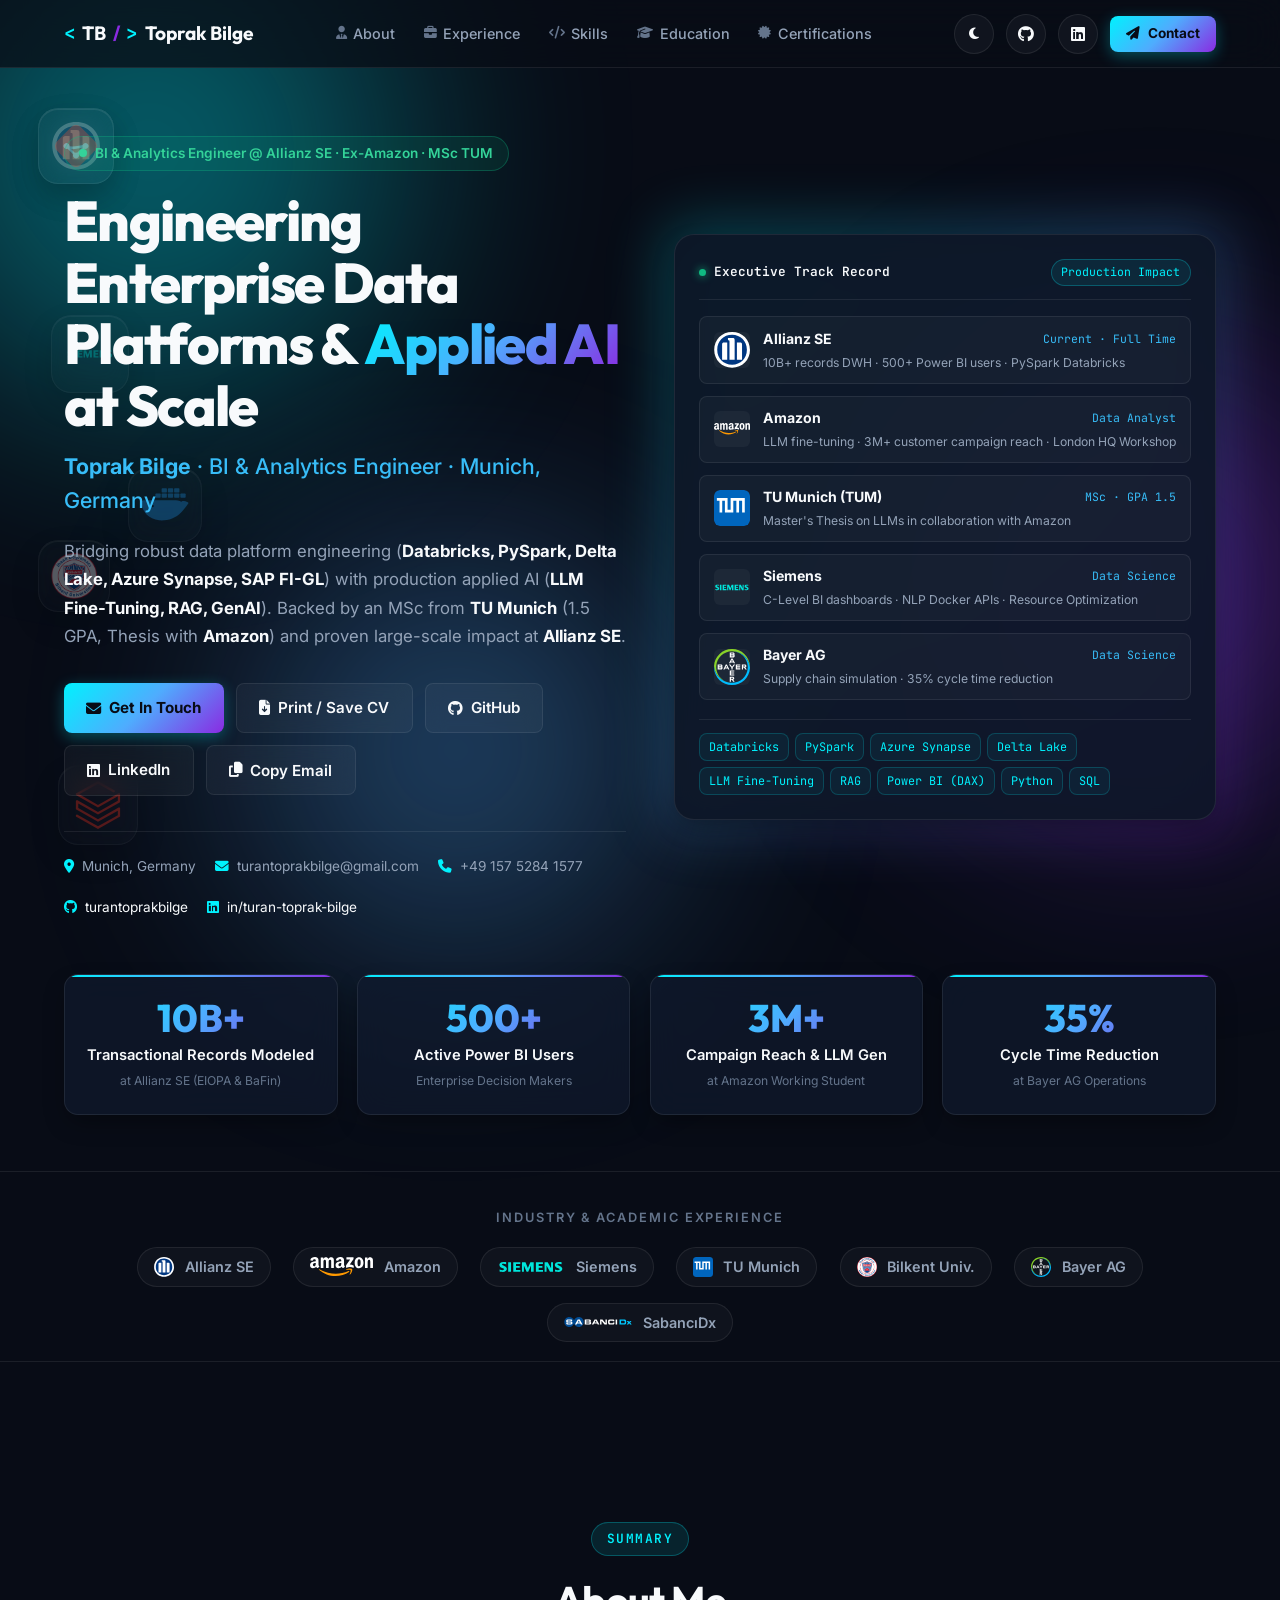
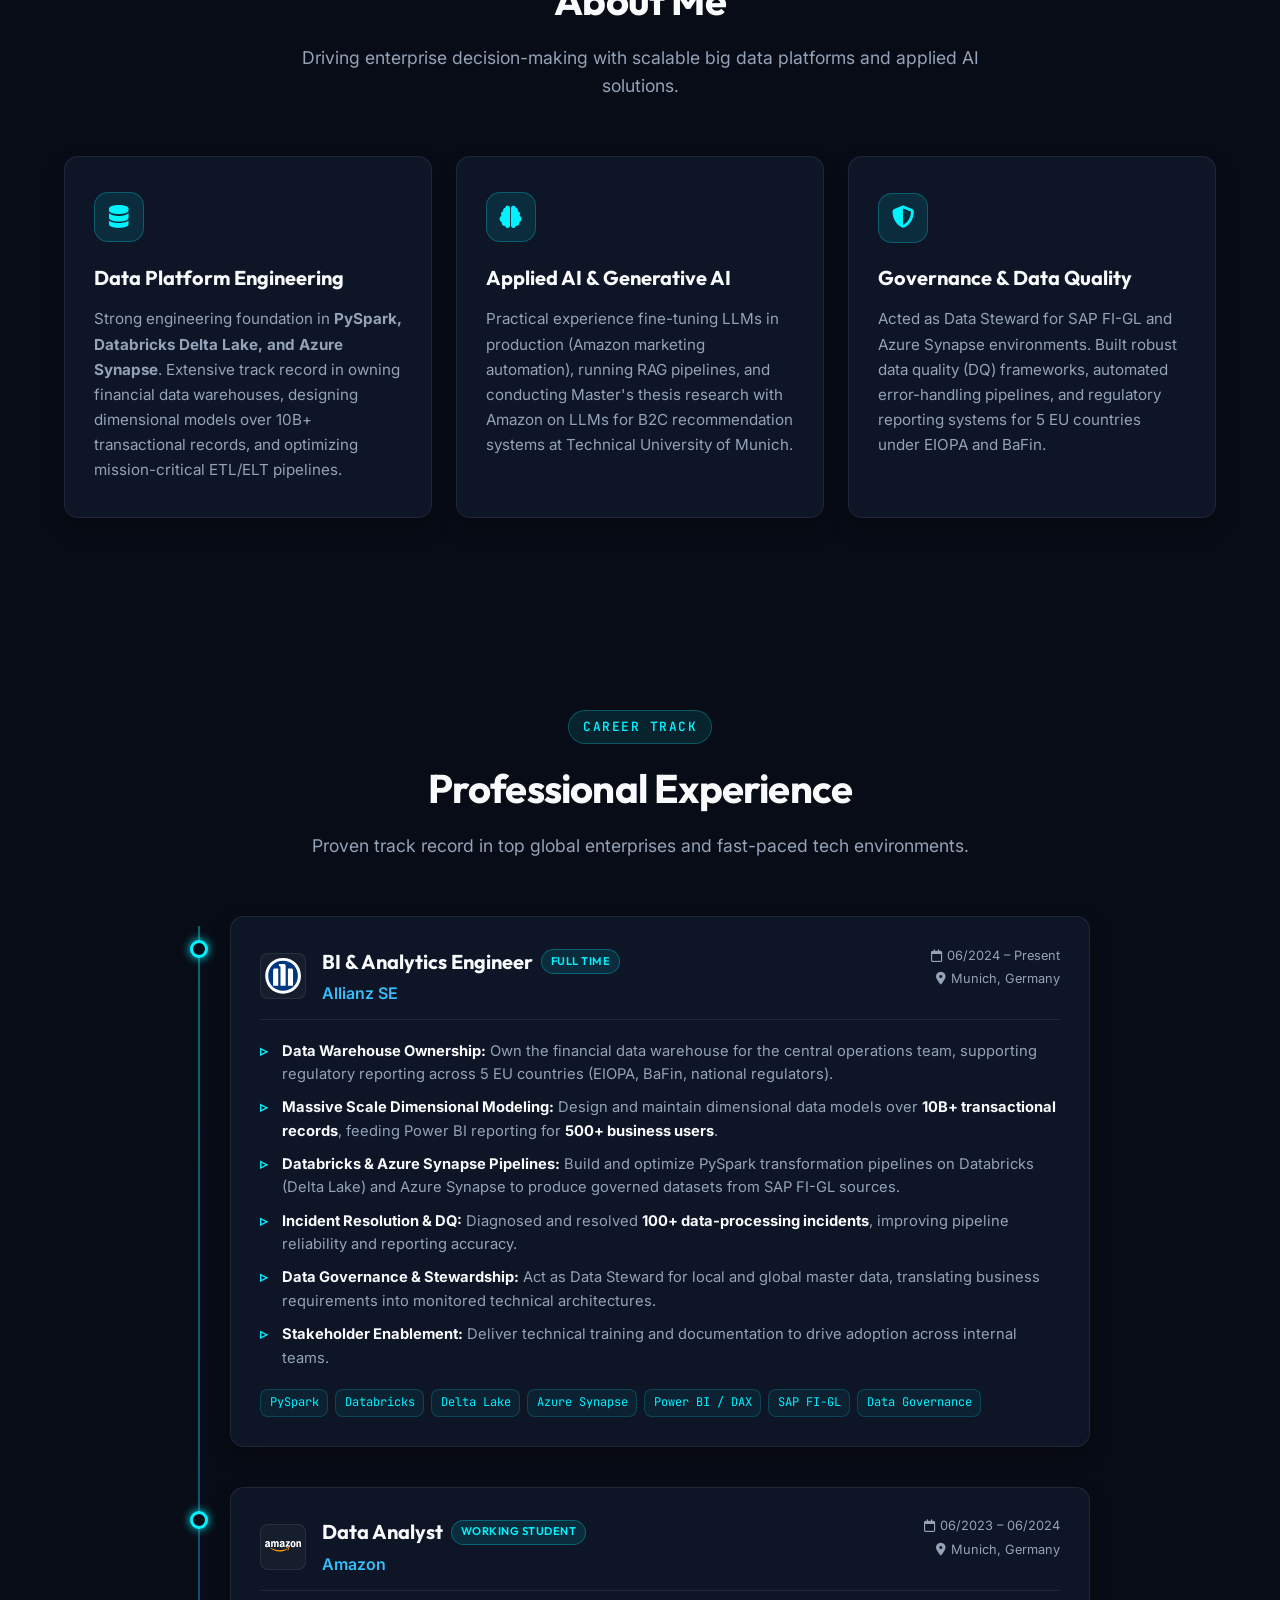
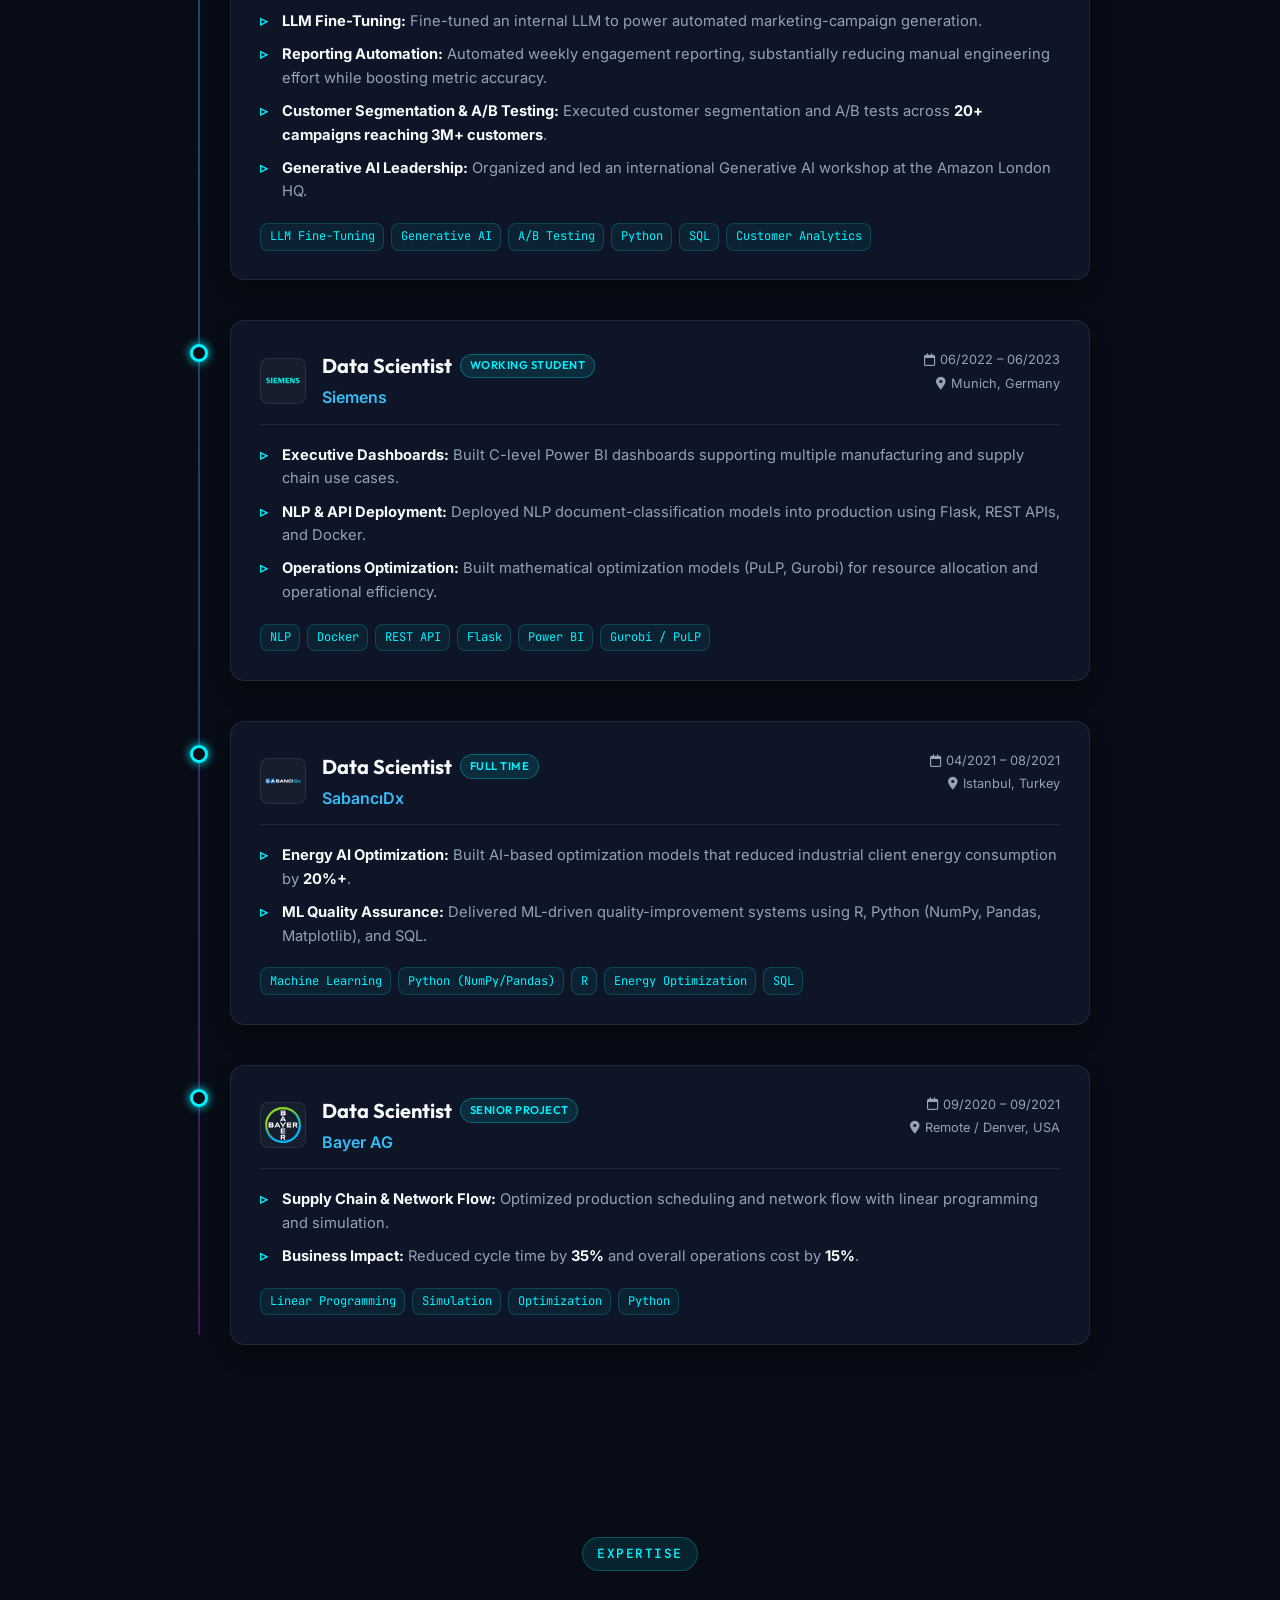
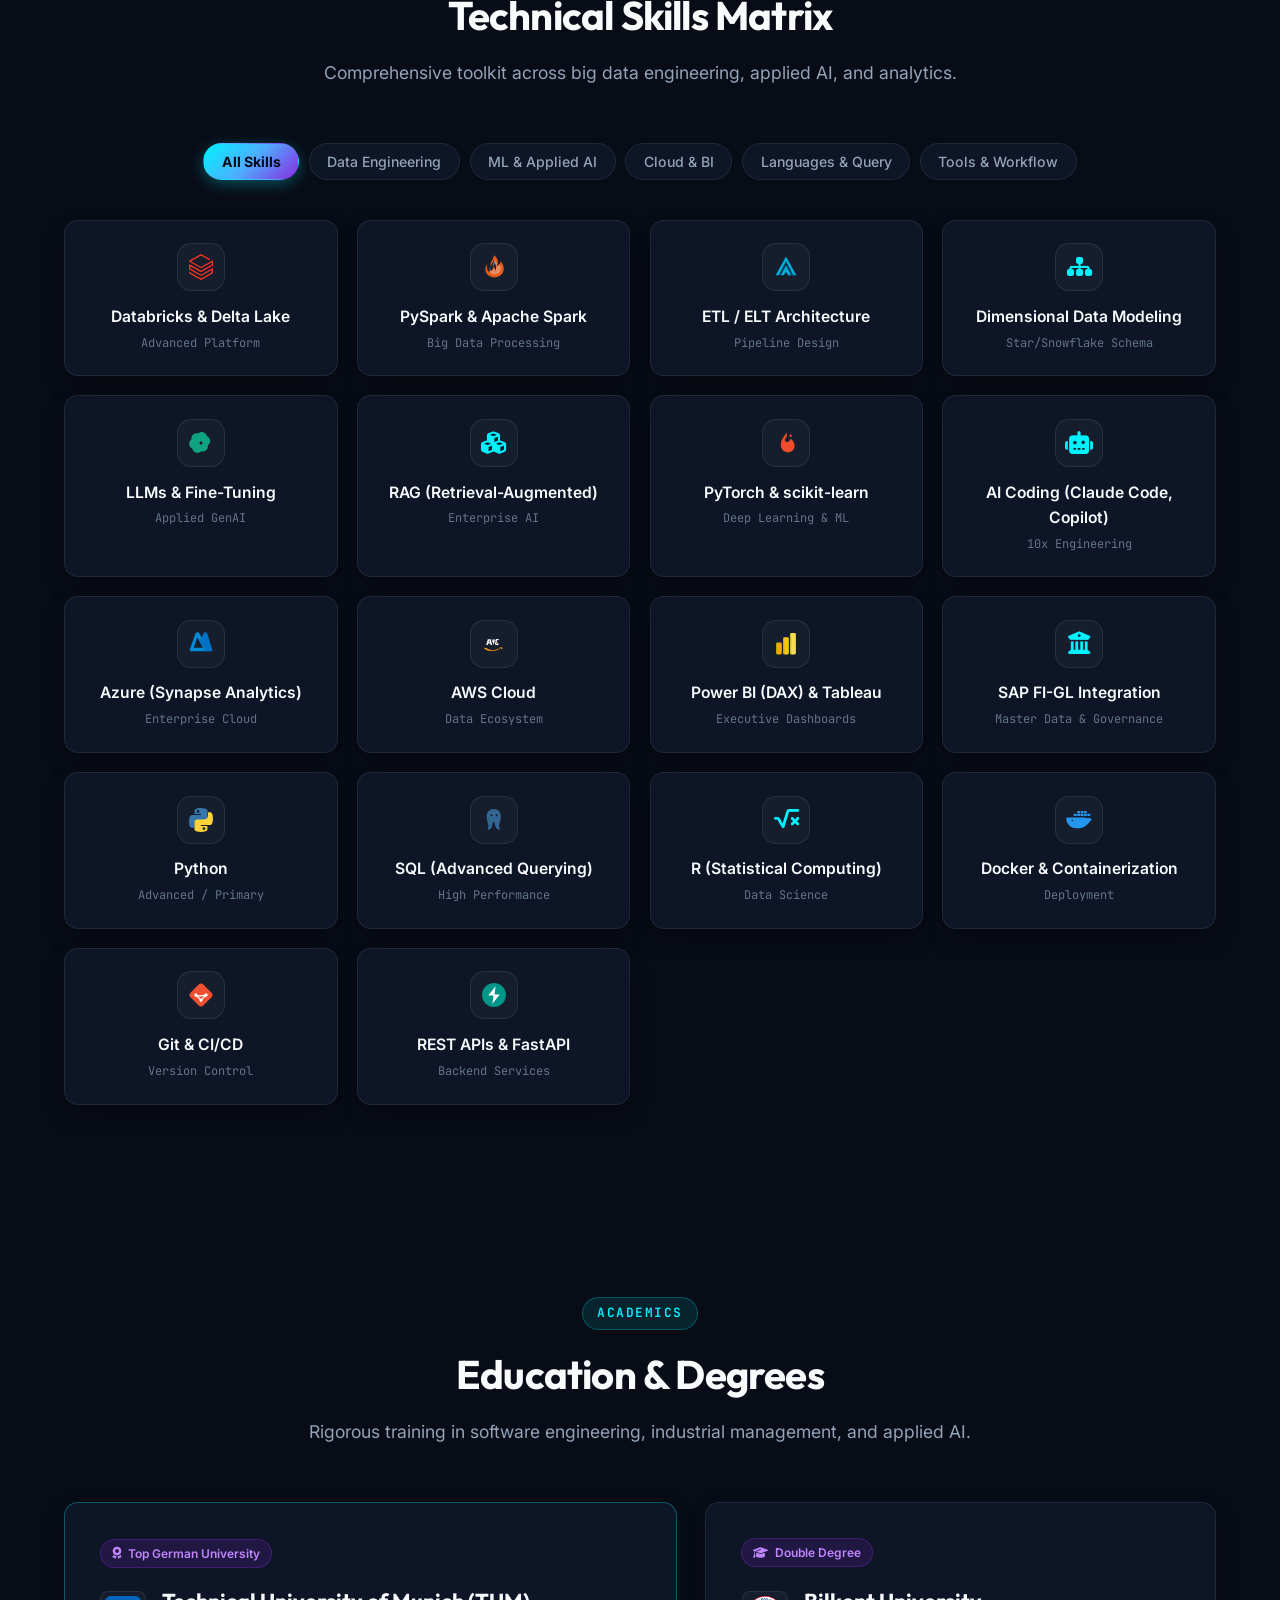
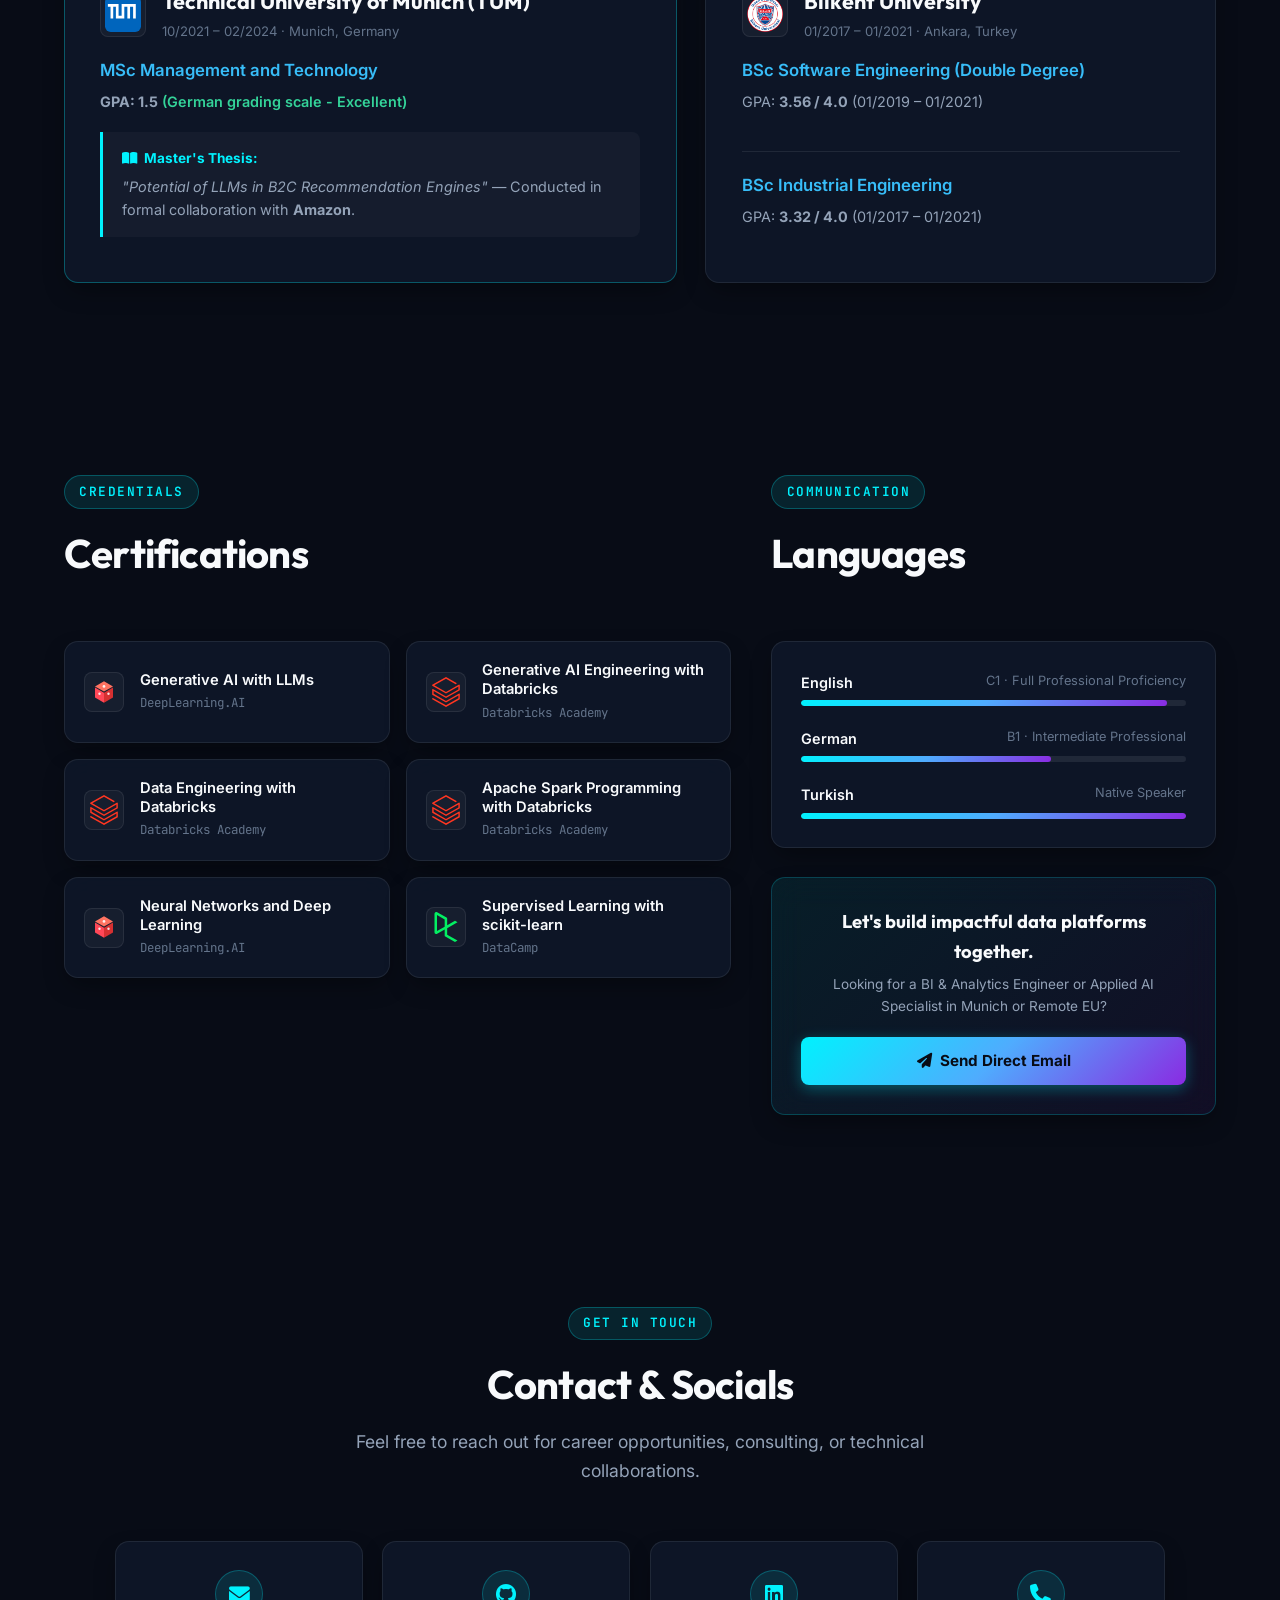
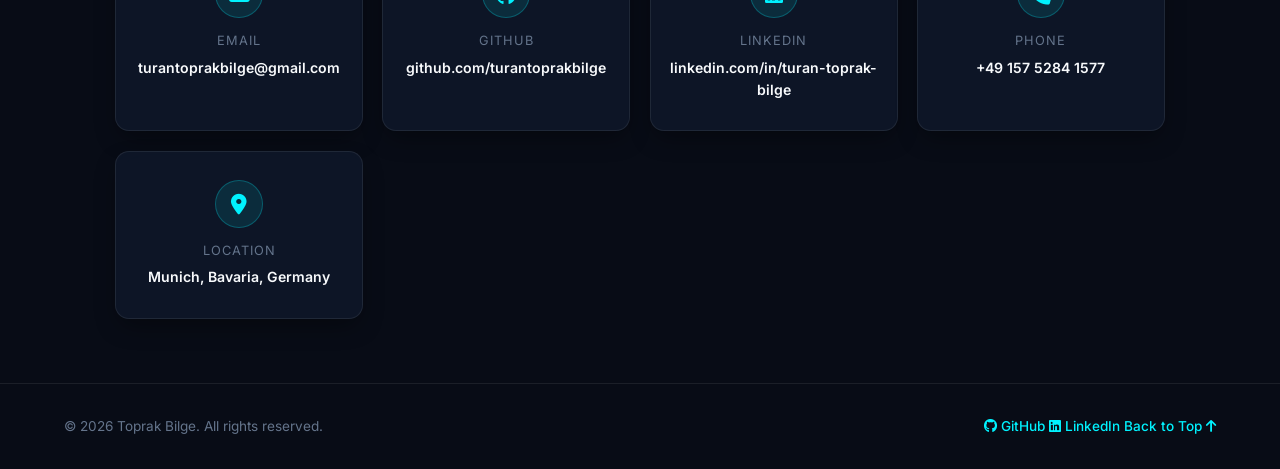
==== index.html @ 16d110ad "feat(tech-stack): integrate official skill & technology logos across skills grid and dynamic ambient" ====
<!DOCTYPE html>
<html lang="en">
<head>
  <meta charset="UTF-8">
  <meta name="viewport" content="width=device-width, initial-scale=1.0">
  <title>Toprak Bilge | BI & Analytics Engineer | Applied AI & Data Platforms</title>
  <meta name="description" content="Toprak Bilge - BI & Analytics Engineer specializing in Data Platform Engineering (Databricks, PySpark, Azure Synapse) and Applied AI (LLMs, RAG). Based in Munich, Germany.">
  <meta name="keywords" content="Toprak Bilge, BI Engineer, Data Platform Engineer, Analytics Engineer, Databricks, PySpark, Applied AI, LLM, Azure Synapse, Munich">
  <meta name="author" content="Toprak Bilge">

  <!-- Open Graph / Social Meta -->
  <meta property="og:title" content="Toprak Bilge | BI & Analytics Engineer">
  <meta property="og:description" content="BI & Analytics Engineer with a data platform engineering foundation and applied AI specialization.">
  <meta property="og:type" content="website">

  <!-- Google Fonts -->
  <link rel="preconnect" href="https://fonts.googleapis.com">
  <link rel="preconnect" href="https://fonts.gstatic.com" crossorigin>
  <link href="https://fonts.googleapis.com/css2?family=Inter:wght@300;400;500;600;700;800&family=JetBrains+Mono:wght@400;500;700&family=Outfit:wght@500;600;700;800&display=swap" rel="stylesheet">

  <!-- Font Awesome Icons -->
  <link rel="stylesheet" href="https://cdnjs.cloudflare.com/ajax/libs/font-awesome/6.5.1/css/all.min.css">

  <!-- Stylesheet -->
  <link rel="stylesheet" href="css/style.css">
</head>
<body class="dark-theme">
  <!-- Background Glow Orbs -->
  <div class="glow-orb orb-1"></div>
  <div class="glow-orb orb-2"></div>
  <div class="glow-orb orb-3"></div>

  <!-- Dynamic Ambient Floating & Cross-Fading Brand Pods -->
  <div class="ambient-logo-bg" aria-hidden="true">
    <div class="ambient-badge" style="--top: 14%; --left: 4%; --size: 76px; --duration: 8.5s;">
      <img src="assets/logos/allianz.svg?v=6" alt="">
    </div>
    <div class="ambient-badge" style="--top: 26%; --right: 4%; --size: 78px; --duration: 10s;">
      <img src="assets/logos/amazon.svg?v=6" alt="">
    </div>
    <div class="ambient-badge" style="--top: 48%; --left: 3.5%; --size: 72px; --duration: 9s;">
      <img src="assets/logos/tum.svg?v=6" alt="">
    </div>
    <div class="ambient-badge" style="--top: 66%; --right: 4%; --size: 80px; --duration: 11s;">
      <img src="assets/logos/siemens.svg?v=6" alt="">
    </div>
    <div class="ambient-badge" style="--top: 82%; --left: 4.5%; --size: 74px; --duration: 9.5s;">
      <img src="assets/logos/bayer.svg?v=6" alt="">
    </div>
    <div class="ambient-badge" style="--top: 38%; --right: 12%; --size: 76px; --duration: 8.5s;">
      <img src="assets/logos/sabancidx.svg?v=6" alt="">
    </div>
  </div>

  <!-- Navigation Bar -->
  <header class="navbar" id="navbar">
    <div class="nav-container">
      <a href="#hero" class="nav-logo">
        <span class="logo-bracket">&lt;</span>TB<span class="logo-slash">/</span><span class="logo-bracket">&gt;</span>
        <span class="logo-text">Toprak Bilge</span>
      </a>

      <nav class="nav-links" id="navLinks">
        <a href="#about" class="nav-link"><i class="fa-solid fa-user-tie"></i> About</a>
        <a href="#experience" class="nav-link"><i class="fa-solid fa-briefcase"></i> Experience</a>
        <a href="#skills" class="nav-link"><i class="fa-solid fa-code"></i> Skills</a>
        <a href="#education" class="nav-link"><i class="fa-solid fa-graduation-cap"></i> Education</a>
        <a href="#certifications" class="nav-link"><i class="fa-solid fa-certificate"></i> Certifications</a>
      </nav>

      <div class="nav-actions">
        <button id="themeToggle" class="btn-icon" aria-label="Toggle Theme" title="Toggle Theme">
          <i class="fa-solid fa-moon"></i>
        </button>
        <a href="https://github.com/turantoprakbilge" target="_blank" rel="noopener noreferrer" class="btn-icon" aria-label="GitHub Profile" title="GitHub Profile">
          <i class="fa-brands fa-github"></i>
        </a>
        <a href="https://www.linkedin.com/in/turan-toprak-bilge-909b46175/" target="_blank" rel="noopener noreferrer" class="btn-icon" aria-label="LinkedIn Profile" title="LinkedIn Profile">
          <i class="fa-brands fa-linkedin"></i>
        </a>
        <a href="#contact" class="btn btn-sm btn-primary"><i class="fa-solid fa-paper-plane"></i> Contact</a>
        <button class="menu-toggle" id="menuToggle" aria-label="Open Menu">
          <i class="fa-solid fa-bars"></i>
        </button>
      </div>
    </div>
  </header>

  <!-- Main Content -->
  <main>
    <!-- Hero Section -->
    <section id="hero" class="section hero-section">
      <div class="container hero-container">
        <div class="hero-content">
          <div class="hero-badge">
            <span class="status-dot"></span> BI & Analytics Engineer @ Allianz SE · Ex-Amazon · MSc TUM
          </div>
          
          <h1 class="hero-title">
            Engineering Enterprise Data Platforms & <span class="gradient-text">Applied AI</span> at Scale
          </h1>
          
          <p class="hero-subtitle">
            <strong>Toprak Bilge</strong> · BI & Analytics Engineer · Munich, Germany
          </p>

          <p class="hero-desc">
            Bridging robust data platform engineering (<strong>Databricks, PySpark, Delta Lake, Azure Synapse, SAP FI-GL</strong>) with production applied AI (<strong>LLM Fine-Tuning, RAG, GenAI</strong>). Backed by an MSc from <strong>TU Munich</strong> (1.5 GPA, Thesis with <strong>Amazon</strong>) and proven large-scale impact at <strong>Allianz SE</strong>.
          </p>

          <!-- Quick Actions -->
          <div class="hero-cta-group">
            <a href="mailto:turantoprakbilge@gmail.com" class="btn btn-primary">
              <i class="fa-solid fa-envelope"></i> Get In Touch
            </a>
            <button onclick="window.print()" class="btn btn-glass" title="Print or Save CV as PDF">
              <i class="fa-solid fa-file-arrow-down"></i> Print / Save CV
            </button>
            <a href="https://github.com/turantoprakbilge" target="_blank" rel="noopener noreferrer" class="btn btn-glass">
              <i class="fa-brands fa-github"></i> GitHub
            </a>
            <a href="https://www.linkedin.com/in/turan-toprak-bilge-909b46175/" target="_blank" rel="noopener noreferrer" class="btn btn-glass">
              <i class="fa-brands fa-linkedin"></i> LinkedIn
            </a>
            <button id="quickCopyEmail" class="btn btn-glass" title="Copy email address to clipboard">
              <i class="fa-solid fa-copy"></i> Copy Email
            </button>
          </div>

          <!-- Quick Contacts Metadata Bar -->
          <div class="hero-meta-bar">
            <div class="meta-item">
              <i class="fa-solid fa-location-dot"></i> Munich, Germany
            </div>
            <div class="meta-item">
              <i class="fa-solid fa-envelope"></i> turantoprakbilge@gmail.com
            </div>
            <div class="meta-item">
              <i class="fa-solid fa-phone"></i> +49 157 5284 1577
            </div>
            <a href="https://github.com/turantoprakbilge" target="_blank" rel="noopener noreferrer" class="meta-item" style="color: inherit; text-decoration: none;">
              <i class="fa-brands fa-github"></i> turantoprakbilge
            </a>
            <a href="https://www.linkedin.com/in/turan-toprak-bilge-909b46175/" target="_blank" rel="noopener noreferrer" class="meta-item" style="color: inherit; text-decoration: none;">
              <i class="fa-brands fa-linkedin"></i> in/turan-toprak-bilge
            </a>
          </div>
        </div>

        <!-- Hero Visual / Executive Credibility Track Record Card -->
        <div class="hero-visual">
          <div class="hero-card-glow"></div>
          <div class="hero-card glass-panel">
            <div class="hero-card-header">
              <div class="hero-card-title">
                <span class="live-indicator"></span> Executive Track Record
              </div>
              <span class="hero-card-badge">Production Impact</span>
            </div>

            <!-- Proof Rows with Authentic Logos -->
            <div class="proof-rows">
              <!-- Allianz SE -->
              <div class="proof-row">
                <div class="proof-logo">
                  <img src="assets/logos/allianz.svg?v=3" alt="Allianz SE Logo">
                </div>
                <div class="proof-text">
                  <div class="proof-headline">
                    <span class="proof-company">Allianz SE</span>
                    <span class="proof-role">Current · Full Time</span>
                  </div>
                  <div class="proof-desc">10B+ records DWH · 500+ Power BI users · PySpark Databricks</div>
                </div>
              </div>

              <!-- Amazon -->
              <div class="proof-row">
                <div class="proof-logo">
                  <img src="assets/logos/amazon.svg?v=3" alt="Amazon Logo">
                </div>
                <div class="proof-text">
                  <div class="proof-headline">
                    <span class="proof-company">Amazon</span>
                    <span class="proof-role">Data Analyst</span>
                  </div>
                  <div class="proof-desc">LLM fine-tuning · 3M+ customer campaign reach · London HQ Workshop</div>
                </div>
              </div>

              <!-- TU Munich -->
              <div class="proof-row">
                <div class="proof-logo">
                  <img src="assets/logos/tum.svg?v=3" alt="TU Munich Logo">
                </div>
                <div class="proof-text">
                  <div class="proof-headline">
                    <span class="proof-company">TU Munich (TUM)</span>
                    <span class="proof-role">MSc · GPA 1.5</span>
                  </div>
                  <div class="proof-desc">Master's Thesis on LLMs in collaboration with Amazon</div>
                </div>
              </div>

              <!-- Siemens -->
              <div class="proof-row">
                <div class="proof-logo">
                  <img src="assets/logos/siemens.svg?v=3" alt="Siemens Logo">
                </div>
                <div class="proof-text">
                  <div class="proof-headline">
                    <span class="proof-company">Siemens</span>
                    <span class="proof-role">Data Science</span>
                  </div>
                  <div class="proof-desc">C-Level BI dashboards · NLP Docker APIs · Resource Optimization</div>
                </div>
              </div>

              <!-- Bayer AG -->
              <div class="proof-row">
                <div class="proof-logo">
                  <img src="assets/logos/bayer.svg?v=3" alt="Bayer Logo">
                </div>
                <div class="proof-text">
                  <div class="proof-headline">
                    <span class="proof-company">Bayer AG</span>
                    <span class="proof-role">Data Science</span>
                  </div>
                  <div class="proof-desc">Supply chain simulation · 35% cycle time reduction</div>
                </div>
              </div>
            </div>

            <!-- Tech Stack Pill Tags -->
            <div class="hero-card-tags">
              <span class="tag-pill">Databricks</span>
              <span class="tag-pill">PySpark</span>
              <span class="tag-pill">Azure Synapse</span>
              <span class="tag-pill">Delta Lake</span>
              <span class="tag-pill">LLM Fine-Tuning</span>
              <span class="tag-pill">RAG</span>
              <span class="tag-pill">Power BI (DAX)</span>
              <span class="tag-pill">Python</span>
              <span class="tag-pill">SQL</span>
            </div>
          </div>
        </div>
      </div>

      <!-- Impact Metrics Ribbon -->
      <div class="metrics-ribbon">
        <div class="container">
          <div class="metrics-grid">
            <div class="metric-card glass-panel">
              <div class="metric-number"><span class="counter" data-target="10">0</span>B+</div>
              <div class="metric-label">Transactional Records Modeled</div>
              <div class="metric-sub">at Allianz SE (EIOPA & BaFin)</div>
            </div>
            <div class="metric-card glass-panel">
              <div class="metric-number"><span class="counter" data-target="500">0</span>+</div>
              <div class="metric-label">Active Power BI Users</div>
              <div class="metric-sub">Enterprise Decision Makers</div>
            </div>
            <div class="metric-card glass-panel">
              <div class="metric-number"><span class="counter" data-target="3">0</span>M+</div>
              <div class="metric-label">Campaign Reach & LLM Gen</div>
              <div class="metric-sub">at Amazon Working Student</div>
            </div>
            <div class="metric-card glass-panel">
              <div class="metric-number"><span class="counter" data-target="35">0</span>%</div>
              <div class="metric-label">Cycle Time Reduction</div>
              <div class="metric-sub">at Bayer AG Operations</div>
            </div>
          </div>
        </div>
      </div>

      <!-- Trust Strip / Enterprise Brand Showcase -->
      <div class="trust-strip">
        <div class="container">
          <div class="trust-label">Industry & Academic Experience</div>
          <div class="trust-logos">
            <div class="trust-item">
              <img src="assets/logos/allianz.svg?v=3" alt="Allianz">
              <span>Allianz SE</span>
            </div>
            <div class="trust-item">
              <img src="assets/logos/amazon.svg?v=3" alt="Amazon">
              <span>Amazon</span>
            </div>
            <div class="trust-item">
              <img src="assets/logos/siemens.svg?v=3" alt="Siemens">
              <span>Siemens</span>
            </div>
            <div class="trust-item">
              <img src="assets/logos/tum.svg?v=3" alt="TUM">
              <span>TU Munich</span>
            </div>
            <div class="trust-item">
              <img src="assets/logos/bilkent.svg?v=3" alt="Bilkent">
              <span>Bilkent Univ.</span>
            </div>
            <div class="trust-item">
              <img src="assets/logos/bayer.svg?v=3" alt="Bayer">
              <span>Bayer AG</span>
            </div>
            <div class="trust-item">
              <img src="assets/logos/sabancidx.svg?v=6" alt="SabancıDx">
              <span>SabancıDx</span>
            </div>
          </div>
        </div>
      </div>
    </section>

    <!-- About Section -->
    <section id="about" class="section">
      <div class="container">
        <div class="section-header text-center">
          <span class="section-badge">Summary</span>
          <h2 class="section-title">About Me</h2>
          <p class="section-subtitle">Driving enterprise decision-making with scalable big data platforms and applied AI solutions.</p>
        </div>

        <div class="about-grid">
          <div class="about-card glass-panel">
            <div class="about-icon"><i class="fa-solid fa-database"></i></div>
            <h3>Data Platform Engineering</h3>
            <p>
              Strong engineering foundation in <strong>PySpark, Databricks Delta Lake, and Azure Synapse</strong>. Extensive track record in owning financial data warehouses, designing dimensional models over 10B+ transactional records, and optimizing mission-critical ETL/ELT pipelines.
            </p>
          </div>

          <div class="about-card glass-panel">
            <div class="about-icon"><i class="fa-solid fa-brain"></i></div>
            <h3>Applied AI & Generative AI</h3>
            <p>
              Practical experience fine-tuning LLMs in production (Amazon marketing automation), running RAG pipelines, and conducting Master's thesis research with Amazon on LLMs for B2C recommendation systems at Technical University of Munich.
            </p>
          </div>

          <div class="about-card glass-panel">
            <div class="about-icon"><i class="fa-solid fa-shield-halved"></i></div>
            <h3>Governance & Data Quality</h3>
            <p>
              Acted as Data Steward for SAP FI-GL and Azure Synapse environments. Built robust data quality (DQ) frameworks, automated error-handling pipelines, and regulatory reporting systems for 5 EU countries under EIOPA and BaFin.
            </p>
          </div>
        </div>
      </div>
    </section>

    <!-- Experience Section (Interactive Timeline) -->
    <section id="experience" class="section">
      <div class="container">
        <div class="section-header text-center">
          <span class="section-badge">Career Track</span>
          <h2 class="section-title">Professional Experience</h2>
          <p class="section-subtitle">Proven track record in top global enterprises and fast-paced tech environments.</p>
        </div>

        <div class="timeline">
          <!-- Item 1: Allianz -->
          <div class="timeline-item">
            <div class="timeline-dot"></div>
            <div class="timeline-card glass-panel">
              <div class="timeline-header">
                <div class="timeline-brand-header">
                  <div class="company-logo-box">
                    <img src="assets/logos/allianz.svg?v=3" alt="Allianz SE Logo" class="company-logo-img">
                  </div>
                  <div>
                    <h3 class="role-title">BI & Analytics Engineer <span class="badge-type">Full Time</span></h3>
                    <div class="company-name">Allianz SE</div>
                  </div>
                </div>
                <div class="timeline-date">
                  <span class="date-badge"><i class="fa-regular fa-calendar"></i> 06/2024 – Present</span>
                  <span class="location-badge"><i class="fa-solid fa-location-dot"></i> Munich, Germany</span>
                </div>
              </div>
              <ul class="timeline-bullets">
                <li><strong>Data Warehouse Ownership:</strong> Own the financial data warehouse for the central operations team, supporting regulatory reporting across 5 EU countries (EIOPA, BaFin, national regulators).</li>
                <li><strong>Massive Scale Dimensional Modeling:</strong> Design and maintain dimensional data models over <strong>10B+ transactional records</strong>, feeding Power BI reporting for <strong>500+ business users</strong>.</li>
                <li><strong>Databricks & Azure Synapse Pipelines:</strong> Build and optimize PySpark transformation pipelines on Databricks (Delta Lake) and Azure Synapse to produce governed datasets from SAP FI-GL sources.</li>
                <li><strong>Incident Resolution & DQ:</strong> Diagnosed and resolved <strong>100+ data-processing incidents</strong>, improving pipeline reliability and reporting accuracy.</li>
                <li><strong>Data Governance & Stewardship:</strong> Act as Data Steward for local and global master data, translating business requirements into monitored technical architectures.</li>
                <li><strong>Stakeholder Enablement:</strong> Deliver technical training and documentation to drive adoption across internal teams.</li>
              </ul>
              <div class="timeline-skills">
                <span class="tech-tag">PySpark</span>
                <span class="tech-tag">Databricks</span>
                <span class="tech-tag">Delta Lake</span>
                <span class="tech-tag">Azure Synapse</span>
                <span class="tech-tag">Power BI / DAX</span>
                <span class="tech-tag">SAP FI-GL</span>
                <span class="tech-tag">Data Governance</span>
              </div>
            </div>
          </div>

          <!-- Item 2: Amazon -->
          <div class="timeline-item">
            <div class="timeline-dot"></div>
            <div class="timeline-card glass-panel">
              <div class="timeline-header">
                <div class="timeline-brand-header">
                  <div class="company-logo-box">
                    <img src="assets/logos/amazon.svg?v=3" alt="Amazon Logo" class="company-logo-img">
                  </div>
                  <div>
                    <h3 class="role-title">Data Analyst <span class="badge-type">Working Student</span></h3>
                    <div class="company-name">Amazon</div>
                  </div>
                </div>
                <div class="timeline-date">
                  <span class="date-badge"><i class="fa-regular fa-calendar"></i> 06/2023 – 06/2024</span>
                  <span class="location-badge"><i class="fa-solid fa-location-dot"></i> Munich, Germany</span>
                </div>
              </div>
              <ul class="timeline-bullets">
                <li><strong>LLM Fine-Tuning:</strong> Fine-tuned an internal LLM to power automated marketing-campaign generation.</li>
                <li><strong>Reporting Automation:</strong> Automated weekly engagement reporting, substantially reducing manual engineering effort while boosting metric accuracy.</li>
                <li><strong>Customer Segmentation & A/B Testing:</strong> Executed customer segmentation and A/B tests across <strong>20+ campaigns reaching 3M+ customers</strong>.</li>
                <li><strong>Generative AI Leadership:</strong> Organized and led an international Generative AI workshop at the Amazon London HQ.</li>
              </ul>
              <div class="timeline-skills">
                <span class="tech-tag">LLM Fine-Tuning</span>
                <span class="tech-tag">Generative AI</span>
                <span class="tech-tag">A/B Testing</span>
                <span class="tech-tag">Python</span>
                <span class="tech-tag">SQL</span>
                <span class="tech-tag">Customer Analytics</span>
              </div>
            </div>
          </div>

          <!-- Item 3: Siemens -->
          <div class="timeline-item">
            <div class="timeline-dot"></div>
            <div class="timeline-card glass-panel">
              <div class="timeline-header">
                <div class="timeline-brand-header">
                  <div class="company-logo-box">
                    <img src="assets/logos/siemens.svg?v=3" alt="Siemens Logo" class="company-logo-img">
                  </div>
                  <div>
                    <h3 class="role-title">Data Scientist <span class="badge-type">Working Student</span></h3>
                    <div class="company-name">Siemens</div>
                  </div>
                </div>
                <div class="timeline-date">
                  <span class="date-badge"><i class="fa-regular fa-calendar"></i> 06/2022 – 06/2023</span>
                  <span class="location-badge"><i class="fa-solid fa-location-dot"></i> Munich, Germany</span>
                </div>
              </div>
              <ul class="timeline-bullets">
                <li><strong>Executive Dashboards:</strong> Built C-level Power BI dashboards supporting multiple manufacturing and supply chain use cases.</li>
                <li><strong>NLP & API Deployment:</strong> Deployed NLP document-classification models into production using Flask, REST APIs, and Docker.</li>
                <li><strong>Operations Optimization:</strong> Built mathematical optimization models (PuLP, Gurobi) for resource allocation and operational efficiency.</li>
              </ul>
              <div class="timeline-skills">
                <span class="tech-tag">NLP</span>
                <span class="tech-tag">Docker</span>
                <span class="tech-tag">REST API</span>
                <span class="tech-tag">Flask</span>
                <span class="tech-tag">Power BI</span>
                <span class="tech-tag">Gurobi / PuLP</span>
              </div>
            </div>
          </div>

          <!-- Item 4: SabancıDx -->
          <div class="timeline-item">
            <div class="timeline-dot"></div>
            <div class="timeline-card glass-panel">
              <div class="timeline-header">
                <div class="timeline-brand-header">
                  <div class="company-logo-box">
                    <img src="assets/logos/sabancidx.svg?v=6" alt="SabancıDx Logo" class="company-logo-img">
                  </div>
                  <div>
                    <h3 class="role-title">Data Scientist <span class="badge-type">Full Time</span></h3>
                    <div class="company-name">SabancıDx</div>
                  </div>
                </div>
                <div class="timeline-date">
                  <span class="date-badge"><i class="fa-regular fa-calendar"></i> 04/2021 – 08/2021</span>
                  <span class="location-badge"><i class="fa-solid fa-location-dot"></i> Istanbul, Turkey</span>
                </div>
              </div>
              <ul class="timeline-bullets">
                <li><strong>Energy AI Optimization:</strong> Built AI-based optimization models that reduced industrial client energy consumption by <strong>20%+</strong>.</li>
                <li><strong>ML Quality Assurance:</strong> Delivered ML-driven quality-improvement systems using R, Python (NumPy, Pandas, Matplotlib), and SQL.</li>
              </ul>
              <div class="timeline-skills">
                <span class="tech-tag">Machine Learning</span>
                <span class="tech-tag">Python (NumPy/Pandas)</span>
                <span class="tech-tag">R</span>
                <span class="tech-tag">Energy Optimization</span>
                <span class="tech-tag">SQL</span>
              </div>
            </div>
          </div>

          <!-- Item 5: Bayer AG -->
          <div class="timeline-item">
            <div class="timeline-dot"></div>
            <div class="timeline-card glass-panel">
              <div class="timeline-header">
                <div class="timeline-brand-header">
                  <div class="company-logo-box">
                    <img src="assets/logos/bayer.svg?v=3" alt="Bayer AG Logo" class="company-logo-img">
                  </div>
                  <div>
                    <h3 class="role-title">Data Scientist <span class="badge-type">Senior Project</span></h3>
                    <div class="company-name">Bayer AG</div>
                  </div>
                </div>
                <div class="timeline-date">
                  <span class="date-badge"><i class="fa-regular fa-calendar"></i> 09/2020 – 09/2021</span>
                  <span class="location-badge"><i class="fa-solid fa-location-dot"></i> Remote / Denver, USA</span>
                </div>
              </div>
              <ul class="timeline-bullets">
                <li><strong>Supply Chain & Network Flow:</strong> Optimized production scheduling and network flow with linear programming and simulation.</li>
                <li><strong>Business Impact:</strong> Reduced cycle time by <strong>35%</strong> and overall operations cost by <strong>15%</strong>.</li>
              </ul>
              <div class="timeline-skills">
                <span class="tech-tag">Linear Programming</span>
                <span class="tech-tag">Simulation</span>
                <span class="tech-tag">Optimization</span>
                <span class="tech-tag">Python</span>
              </div>
            </div>
          </div>
        </div>
      </div>
    </section>

    <!-- Skills Section with Filterable Matrix -->
    <section id="skills" class="section">
      <div class="container">
        <div class="section-header text-center">
          <span class="section-badge">Expertise</span>
          <h2 class="section-title">Technical Skills Matrix</h2>
          <p class="section-subtitle">Comprehensive toolkit across big data engineering, applied AI, and analytics.</p>
        </div>

        <!-- Filter Controls -->
        <div class="skills-filter-container">
          <button class="filter-btn active" data-filter="all">All Skills</button>
          <button class="filter-btn" data-filter="data-eng">Data Engineering</button>
          <button class="filter-btn" data-filter="ai-ml">ML & Applied AI</button>
          <button class="filter-btn" data-filter="cloud-bi">Cloud & BI</button>
          <button class="filter-btn" data-filter="languages">Languages & Query</button>
          <button class="filter-btn" data-filter="tools">Tools & Workflow</button>
        </div>

        <!-- Skills Grid -->
        <div class="skills-grid" id="skillsGrid">
          <!-- Data Engineering -->
          <div class="skill-card glass-panel" data-category="data-eng">
            <div class="skill-icon"><img src="assets/logos/databricks.svg" alt="Databricks & Delta Lake"></div>
            <div class="skill-name">Databricks & Delta Lake</div>
            <span class="skill-level">Advanced Platform</span>
          </div>

          <div class="skill-card glass-panel" data-category="data-eng">
            <div class="skill-icon"><img src="assets/logos/spark.svg" alt="PySpark & Apache Spark"></div>
            <div class="skill-name">PySpark & Apache Spark</div>
            <span class="skill-level">Big Data Processing</span>
          </div>

          <div class="skill-card glass-panel" data-category="data-eng">
            <div class="skill-icon"><img src="assets/logos/deltalake.svg" alt="ETL / ELT Architecture"></div>
            <div class="skill-name">ETL / ELT Architecture</div>
            <span class="skill-level">Pipeline Design</span>
          </div>

          <div class="skill-card glass-panel" data-category="data-eng">
            <div class="skill-icon"><i class="fa-solid fa-sitemap"></i></div>
            <div class="skill-name">Dimensional Data Modeling</div>
            <span class="skill-level">Star/Snowflake Schema</span>
          </div>

          <!-- ML & AI -->
          <div class="skill-card glass-panel" data-category="ai-ml">
            <div class="skill-icon"><img src="assets/logos/openai.svg" alt="LLMs & Fine-Tuning"></div>
            <div class="skill-name">LLMs & Fine-Tuning</div>
            <span class="skill-level">Applied GenAI</span>
          </div>

          <div class="skill-card glass-panel" data-category="ai-ml">
            <div class="skill-icon"><i class="fa-solid fa-cubes"></i></div>
            <div class="skill-name">RAG (Retrieval-Augmented)</div>
            <span class="skill-level">Enterprise AI</span>
          </div>

          <div class="skill-card glass-panel" data-category="ai-ml">
            <div class="skill-icon"><img src="assets/logos/pytorch.svg" alt="PyTorch & scikit-learn"></div>
            <div class="skill-name">PyTorch & scikit-learn</div>
            <span class="skill-level">Deep Learning & ML</span>
          </div>

          <div class="skill-card glass-panel" data-category="ai-ml">
            <div class="skill-icon"><i class="fa-solid fa-robot"></i></div>
            <div class="skill-name">AI Coding (Claude Code, Copilot)</div>
            <span class="skill-level">10x Engineering</span>
          </div>

          <!-- Cloud & BI -->
          <div class="skill-card glass-panel" data-category="cloud-bi">
            <div class="skill-icon"><img src="assets/logos/azure.svg" alt="Azure Synapse Analytics"></div>
            <div class="skill-name">Azure (Synapse Analytics)</div>
            <span class="skill-level">Enterprise Cloud</span>
          </div>

          <div class="skill-card glass-panel" data-category="cloud-bi">
            <div class="skill-icon"><img src="assets/logos/aws.svg" alt="AWS Cloud"></div>
            <div class="skill-name">AWS Cloud</div>
            <span class="skill-level">Data Ecosystem</span>
          </div>

          <div class="skill-card glass-panel" data-category="cloud-bi">
            <div class="skill-icon"><img src="assets/logos/powerbi.svg" alt="Power BI"></div>
            <div class="skill-name">Power BI (DAX) & Tableau</div>
            <span class="skill-level">Executive Dashboards</span>
          </div>

          <div class="skill-card glass-panel" data-category="cloud-bi">
            <div class="skill-icon"><i class="fa-solid fa-building-columns"></i></div>
            <div class="skill-name">SAP FI-GL Integration</div>
            <span class="skill-level">Master Data & Governance</span>
          </div>

          <!-- Languages -->
          <div class="skill-card glass-panel" data-category="languages">
            <div class="skill-icon"><img src="assets/logos/python.svg" alt="Python"></div>
            <div class="skill-name">Python</div>
            <span class="skill-level">Advanced / Primary</span>
          </div>

          <div class="skill-card glass-panel" data-category="languages">
            <div class="skill-icon"><img src="assets/logos/postgresql.svg" alt="SQL"></div>
            <div class="skill-name">SQL (Advanced Querying)</div>
            <span class="skill-level">High Performance</span>
          </div>

          <div class="skill-card glass-panel" data-category="languages">
            <div class="skill-icon"><i class="fa-solid fa-square-root-variable"></i></div>
            <div class="skill-name">R (Statistical Computing)</div>
            <span class="skill-level">Data Science</span>
          </div>

          <!-- Tools -->
          <div class="skill-card glass-panel" data-category="tools">
            <div class="skill-icon"><img src="assets/logos/docker.svg" alt="Docker"></div>
            <div class="skill-name">Docker & Containerization</div>
            <span class="skill-level">Deployment</span>
          </div>

          <div class="skill-card glass-panel" data-category="tools">
            <div class="skill-icon"><img src="assets/logos/git.svg" alt="Git"></div>
            <div class="skill-name">Git & CI/CD</div>
            <span class="skill-level">Version Control</span>
          </div>

          <div class="skill-card glass-panel" data-category="tools">
            <div class="skill-icon"><img src="assets/logos/fastapi.svg" alt="REST APIs & FastAPI"></div>
            <div class="skill-name">REST APIs & FastAPI</div>
            <span class="skill-level">Backend Services</span>
          </div>
        </div>
      </div>
    </section>

    <!-- Education Section -->
    <section id="education" class="section">
      <div class="container">
        <div class="section-header text-center">
          <span class="section-badge">Academics</span>
          <h2 class="section-title">Education & Degrees</h2>
          <p class="section-subtitle">Rigorous training in software engineering, industrial management, and applied AI.</p>
        </div>

        <div class="education-grid">
          <!-- TUM Master -->
          <div class="education-card glass-panel highlight-card">
            <div class="edu-badge"><i class="fa-solid fa-award"></i> Top German University</div>
            <div class="edu-brand-header">
              <div class="company-logo-box">
                <img src="assets/logos/tum.svg?v=3" alt="TUM Logo" class="company-logo-img">
              </div>
              <div>
                <h3 style="font-family: var(--font-display); font-size: 1.35rem; font-weight: 700;">Technical University of Munich (TUM)</h3>
                <span class="edu-date">10/2021 – 02/2024 · Munich, Germany</span>
              </div>
            </div>
            <div class="edu-degree">MSc Management and Technology</div>
            <div class="edu-gpa"><strong>GPA: 1.5</strong> <span class="gpa-note">(German grading scale - Excellent)</span></div>
            
            <div class="thesis-box">
              <div class="thesis-title"><i class="fa-solid fa-book-open"></i> Master's Thesis:</div>
              <p class="thesis-desc">
                <em>"Potential of LLMs in B2C Recommendation Engines"</em> — Conducted in formal collaboration with <strong>Amazon</strong>.
              </p>
            </div>
          </div>

          <!-- Bilkent Double Degree -->
          <div class="education-card glass-panel">
            <div class="edu-badge"><i class="fa-solid fa-graduation-cap"></i> Double Degree</div>
            <div class="edu-brand-header">
              <div class="company-logo-box">
                <img src="assets/logos/bilkent.svg?v=3" alt="Bilkent University Logo" class="company-logo-img">
              </div>
              <div>
                <h3 style="font-family: var(--font-display); font-size: 1.35rem; font-weight: 700;">Bilkent University</h3>
                <span class="edu-date">01/2017 – 01/2021 · Ankara, Turkey</span>
              </div>
            </div>
            
            <div class="degree-subgroup">
              <div class="edu-degree">BSc Software Engineering (Double Degree)</div>
              <div class="edu-gpa">GPA: <strong>3.56 / 4.0</strong> (01/2019 – 01/2021)</div>
            </div>

            <div class="degree-subgroup">
              <div class="edu-degree">BSc Industrial Engineering</div>
              <div class="edu-gpa">GPA: <strong>3.32 / 4.0</strong> (01/2017 – 01/2021)</div>
            </div>
          </div>
        </div>
      </div>
    </section>

    <!-- Certifications & Languages Section -->
    <section id="certifications" class="section">
      <div class="container">
        <div class="two-col-grid">
          <!-- Certifications Column -->
          <div>
            <div class="section-header">
              <span class="section-badge">Credentials</span>
              <h2 class="section-title">Certifications</h2>
            </div>

            <div class="certs-list">
              <div class="cert-item glass-panel">
                <div class="cert-logo-box">
                  <img src="assets/logos/deeplearningai.svg?v=3" alt="DeepLearning.AI Logo" class="cert-logo-img">
                </div>
                <div>
                  <h4>Generative AI with LLMs</h4>
                  <p class="cert-org">DeepLearning.AI</p>
                </div>
              </div>

              <div class="cert-item glass-panel">
                <div class="cert-logo-box">
                  <img src="assets/logos/databricks.svg?v=3" alt="Databricks Logo" class="cert-logo-img">
                </div>
                <div>
                  <h4>Generative AI Engineering with Databricks</h4>
                  <p class="cert-org">Databricks Academy</p>
                </div>
              </div>

              <div class="cert-item glass-panel">
                <div class="cert-logo-box">
                  <img src="assets/logos/databricks.svg?v=3" alt="Databricks Logo" class="cert-logo-img">
                </div>
                <div>
                  <h4>Data Engineering with Databricks</h4>
                  <p class="cert-org">Databricks Academy</p>
                </div>
              </div>

              <div class="cert-item glass-panel">
                <div class="cert-logo-box">
                  <img src="assets/logos/databricks.svg?v=3" alt="Databricks Logo" class="cert-logo-img">
                </div>
                <div>
                  <h4>Apache Spark Programming with Databricks</h4>
                  <p class="cert-org">Databricks Academy</p>
                </div>
              </div>

              <div class="cert-item glass-panel">
                <div class="cert-logo-box">
                  <img src="assets/logos/deeplearningai.svg?v=3" alt="DeepLearning.AI Logo" class="cert-logo-img">
                </div>
                <div>
                  <h4>Neural Networks and Deep Learning</h4>
                  <p class="cert-org">DeepLearning.AI</p>
                </div>
              </div>

              <div class="cert-item glass-panel">
                <div class="cert-logo-box">
                  <img src="assets/logos/datacamp.svg?v=3" alt="DataCamp Logo" class="cert-logo-img">
                </div>
                <div>
                  <h4>Supervised Learning with scikit-learn</h4>
                  <p class="cert-org">DataCamp</p>
                </div>
              </div>
            </div>
          </div>

          <!-- Languages Column -->
          <div>
            <div class="section-header">
              <span class="section-badge">Communication</span>
              <h2 class="section-title">Languages</h2>
            </div>

            <div class="languages-box glass-panel">
              <div class="lang-card">
                <div class="lang-info">
                  <div class="lang-name">English</div>
                  <div class="lang-level">C1 · Full Professional Proficiency</div>
                </div>
                <div class="lang-bar-bg"><div class="lang-bar-fill" style="width: 95%;"></div></div>
              </div>

              <div class="lang-card">
                <div class="lang-info">
                  <div class="lang-name">German</div>
                  <div class="lang-level">B1 · Intermediate Professional</div>
                </div>
                <div class="lang-bar-bg"><div class="lang-bar-fill" style="width: 65%;"></div></div>
              </div>

              <div class="lang-card">
                <div class="lang-info">
                  <div class="lang-name">Turkish</div>
                  <div class="lang-level">Native Speaker</div>
                </div>
                <div class="lang-bar-bg"><div class="lang-bar-fill" style="width: 100%;"></div></div>
              </div>
            </div>

            <!-- Quick Contact Box inside Right Column -->
            <div class="cta-banner glass-panel">
              <h3>Let's build impactful data platforms together.</h3>
              <p>Looking for a BI & Analytics Engineer or Applied AI Specialist in Munich or Remote EU?</p>
              <a href="mailto:turantoprakbilge@gmail.com" class="btn btn-primary btn-block">
                <i class="fa-solid fa-paper-plane"></i> Send Direct Email
              </a>
            </div>
          </div>
        </div>
      </div>
    </section>

    <!-- Contact & Footer Section -->
    <section id="contact" class="section contact-section">
      <div class="container">
        <div class="section-header text-center">
          <span class="section-badge">Get In Touch</span>
          <h2 class="section-title">Contact & Socials</h2>
          <p class="section-subtitle">Feel free to reach out for career opportunities, consulting, or technical collaborations.</p>
        </div>

        <div class="contact-cards-grid">
          <a href="mailto:turantoprakbilge@gmail.com" class="contact-card glass-panel">
            <div class="contact-card-icon"><i class="fa-solid fa-envelope"></i></div>
            <div class="contact-card-title">Email</div>
            <div class="contact-card-val">turantoprakbilge@gmail.com</div>
          </a>

          <a href="https://github.com/turantoprakbilge" target="_blank" rel="noopener noreferrer" class="contact-card glass-panel">
            <div class="contact-card-icon"><i class="fa-brands fa-github"></i></div>
            <div class="contact-card-title">GitHub</div>
            <div class="contact-card-val">github.com/turantoprakbilge</div>
          </a>

          <a href="https://www.linkedin.com/in/turan-toprak-bilge-909b46175/" target="_blank" rel="noopener noreferrer" class="contact-card glass-panel">
            <div class="contact-card-icon"><i class="fa-brands fa-linkedin"></i></div>
            <div class="contact-card-title">LinkedIn</div>
            <div class="contact-card-val">linkedin.com/in/turan-toprak-bilge</div>
          </a>

          <a href="tel:+4915752841577" class="contact-card glass-panel">
            <div class="contact-card-icon"><i class="fa-solid fa-phone"></i></div>
            <div class="contact-card-title">Phone</div>
            <div class="contact-card-val">+49 157 5284 1577</div>
          </a>

          <div class="contact-card glass-panel">
            <div class="contact-card-icon"><i class="fa-solid fa-location-dot"></i></div>
            <div class="contact-card-title">Location</div>
            <div class="contact-card-val">Munich, Bavaria, Germany</div>
          </div>
        </div>
      </div>
    </section>
  </main>

  <!-- Footer -->
  <footer class="footer">
    <div class="container footer-container">
      <div class="footer-copy">
        &copy; <span id="year"></span> Toprak Bilge. All rights reserved.
      </div>
      <div class="footer-links">
        <a href="https://github.com/turantoprakbilge" target="_blank" rel="noopener noreferrer"><i class="fa-brands fa-github"></i> GitHub</a>
        <a href="https://www.linkedin.com/in/turan-toprak-bilge-909b46175/" target="_blank" rel="noopener noreferrer"><i class="fa-brands fa-linkedin"></i> LinkedIn</a>
        <a href="#hero">Back to Top <i class="fa-solid fa-arrow-up"></i></a>
      </div>
    </div>
  </footer>

  <!-- Toast Notification for Copy Actions -->
  <div id="toast" class="toast">Copied to clipboard!</div>

  <!-- Scripts -->
  <script src="js/app.js"></script>
</body>
</html>
---- css/style.css ----
/* ==========================================================================
   TOPRAK BILGE - PORTFOLIO & CV STYLESHEET
   Aesthetics: Sleek Glassmorphic Dark / Tech Palette with Vibrant Accents
   ========================================================================== */

/* Root Variables & Design Tokens */
:root {
  /* Color Palette - Dark Default */
  --bg-primary: #080c16;
  --bg-secondary: #0e1626;
  --bg-card: rgba(16, 26, 46, 0.7);
  --bg-card-hover: rgba(22, 36, 64, 0.85);
  --bg-glass: rgba(255, 255, 255, 0.04);
  --border-glass: rgba(255, 255, 255, 0.08);
  --border-glass-hover: rgba(0, 242, 254, 0.3);

  /* Brand Accents */
  --accent-cyan: #00f2fe;
  --accent-blue: #4facfe;
  --accent-violet: #8a2be2;
  --accent-purple: #7928ca;
  --accent-emerald: #10b981;
  --accent-gradient: linear-gradient(135deg, #00f2fe 0%, #4facfe 50%, #8a2be2 100%);
  --accent-gradient-glow: radial-gradient(circle, rgba(0, 242, 254, 0.15) 0%, rgba(138, 43, 226, 0.05) 70%, transparent 100%);

  /* Text Colors */
  --text-primary: #f8fafc;
  --text-secondary: #94a3b8;
  --text-muted: #64748b;
  --text-accent: #38bdf8;

  /* Typography */
  --font-sans: 'Inter', -apple-system, BlinkMacSystemFont, 'Segoe UI', Roboto, sans-serif;
  --font-display: 'Outfit', var(--font-sans);
  --font-mono: 'JetBrains Mono', monospace;

  /* Layout & Sizing */
  --container-max: 1200px;
  --radius-sm: 8px;
  --radius-md: 14px;
  --radius-lg: 20px;
  --radius-full: 9999px;
  --transition-fast: 0.2s ease;
  --transition-base: 0.3s cubic-bezier(0.4, 0, 0.2, 1);
  --transition-slow: 0.5s cubic-bezier(0.4, 0, 0.2, 1);
  --shadow-sm: 0 4px 6px -1px rgba(0, 0, 0, 0.2);
  --shadow-md: 0 10px 25px -5px rgba(0, 0, 0, 0.4);
  --shadow-glow: 0 0 25px rgba(0, 242, 254, 0.25);
}

/* Light Theme Variables (Toggled via JS) */
body.light-theme {
  --bg-primary: #f8fafc;
  --bg-secondary: #edf2f7;
  --bg-card: rgba(255, 255, 255, 0.8);
  --bg-card-hover: rgba(255, 255, 255, 0.95);
  --bg-glass: rgba(0, 0, 0, 0.03);
  --border-glass: rgba(0, 0, 0, 0.08);
  --border-glass-hover: rgba(0, 119, 181, 0.4);
  --text-primary: #0f172a;
  --text-secondary: #475569;
  --text-muted: #64748b;
  --text-accent: #0284c7;
  --shadow-md: 0 10px 25px -5px rgba(0, 0, 0, 0.08);
  --shadow-glow: 0 0 20px rgba(0, 119, 181, 0.15);
}

/* Reset & Base Styles */
*, *::before, *::after {
  box-sizing: border-box;
  margin: 0;
  padding: 0;
}

html {
  scroll-behavior: smooth;
  font-size: 16px;
}

body {
  font-family: var(--font-sans);
  background-color: var(--bg-primary);
  color: var(--text-primary);
  line-height: 1.6;
  overflow-x: hidden;
  position: relative;
  transition: background-color var(--transition-base), color var(--transition-base);
}

a {
  color: inherit;
  text-decoration: none;
}

ul {
  list-style: none;
}

/* Background Ambient Glow Orbs */
.glow-orb {
  position: fixed;
  border-radius: 50%;
  filter: blur(120px);
  z-index: -1;
  pointer-events: none;
  opacity: 0.35;
  animation: pulseOrb 12s infinite alternate ease-in-out;
}
.orb-1 {
  width: 500px;
  height: 500px;
  background: #00f2fe;
  top: -100px;
  left: -100px;
}
.orb-2 {
  width: 450px;
  height: 450px;
  background: #8a2be2;
  top: 40%;
  right: -100px;
  animation-delay: -4s;
}
.orb-3 {
  width: 400px;
  height: 400px;
  background: #4facfe;
  bottom: -50px;
  left: 20%;
  animation-delay: -8s;
}

@keyframes pulseOrb {
  0% { transform: scale(1) translate(0, 0); opacity: 0.25; }
  50% { transform: scale(1.15) translate(30px, 20px); opacity: 0.4; }
  100% { transform: scale(0.9) translate(-20px, -20px); opacity: 0.3; }
}

/* ==========================================================================
   Dynamic Ambient Floating Brand Badges (Smooth Cross-Fade & Location Cycler)
   ========================================================================== */
.ambient-logo-bg {
  position: fixed;
  inset: 0;
  width: 100vw;
  height: 100vh;
  overflow: hidden;
  pointer-events: none;
  z-index: 0;
}
.ambient-badge {
  position: absolute;
  width: var(--size, 76px);
  height: var(--size, 76px);
  padding: 12px;
  background: rgba(255, 255, 255, 0.055);
  border: 1px solid rgba(255, 255, 255, 0.12);
  border-radius: 20px;
  backdrop-filter: blur(12px);
  -webkit-backdrop-filter: blur(12px);
  box-shadow: 0 12px 32px rgba(0, 0, 0, 0.4), inset 0 1px 0 rgba(255, 255, 255, 0.15);
  opacity: 0.32;
  transform: translate3d(0, 0, 0);
  animation: ambientBadgeFloat var(--duration, 9s) ease-in-out infinite alternate;
  will-change: transform, opacity, top, left, right;
  display: flex;
  align-items: center;
  justify-content: center;
  pointer-events: none;
  user-select: none;
  transition: opacity 0.6s cubic-bezier(0.4, 0, 0.2, 1), transform 0.6s cubic-bezier(0.4, 0, 0.2, 1), filter 0.6s ease;
}
.ambient-badge.badge-fading {
  opacity: 0 !important;
  transform: scale(0.6) translateY(24px) !important;
  filter: blur(4px);
}
.ambient-badge img {
  width: 100%;
  height: 100%;
  max-height: 48px;
  max-width: 48px;
  display: block;
  object-fit: contain;
}
@keyframes ambientBadgeFloat {
  0% {
    transform: translateY(0px) rotate(0deg) scale(0.96);
  }
  50% {
    transform: translateY(-20px) rotate(4deg) scale(1.04);
    box-shadow: 0 18px 36px rgba(0, 242, 254, 0.15), inset 0 1px 0 rgba(255, 255, 255, 0.22);
  }
  100% {
    transform: translateY(16px) rotate(-3deg) scale(0.98);
  }
}
body.light-theme .ambient-badge {
  background: rgba(0, 0, 0, 0.04);
  border-color: rgba(0, 0, 0, 0.1);
  box-shadow: 0 8px 24px rgba(0, 0, 0, 0.08);
  opacity: 0.28;
}
@media (max-width: 992px) {
  .ambient-badge {
    width: 60px;
    height: 60px;
    padding: 8px;
    opacity: 0.22;
  }
  .ambient-badge:nth-child(even) {
    display: none;
  }
}

/* Layout Utilities */
.container {
  max-width: var(--container-max);
  margin: 0 auto;
  padding: 0 1.5rem;
}

.section {
  padding: 6rem 0;
  position: relative;
}

.text-center {
  text-align: center;
}

/* Section Header */
.section-header {
  margin-bottom: 3.5rem;
}
.section-badge {
  display: inline-block;
  font-family: var(--font-mono);
  font-size: 0.8rem;
  font-weight: 600;
  letter-spacing: 1.5px;
  text-transform: uppercase;
  color: var(--accent-cyan);
  background: rgba(0, 242, 254, 0.1);
  border: 1px solid rgba(0, 242, 254, 0.25);
  padding: 0.35rem 0.9rem;
  border-radius: var(--radius-full);
  margin-bottom: 0.75rem;
}
.section-title {
  font-family: var(--font-display);
  font-size: 2.5rem;
  font-weight: 700;
  letter-spacing: -0.02em;
  margin-bottom: 0.75rem;
}
.section-subtitle {
  color: var(--text-secondary);
  font-size: 1.1rem;
  max-width: 680px;
  margin: 0 auto;
}

/* Glassmorphism Panel */
.glass-panel {
  background: var(--bg-card);
  backdrop-filter: blur(16px);
  -webkit-backdrop-filter: blur(16px);
  border: 1px solid var(--border-glass);
  border-radius: var(--radius-md);
  box-shadow: var(--shadow-md);
  transition: all var(--transition-base);
}
.glass-panel:hover {
  border-color: var(--border-glass-hover);
  transform: translateY(-3px);
  box-shadow: var(--shadow-glow);
}

/* Gradient Text */
.gradient-text {
  background: var(--accent-gradient);
  -webkit-background-clip: text;
  -webkit-text-fill-color: transparent;
  display: inline-block;
}

/* Buttons */
.btn {
  display: inline-flex;
  align-items: center;
  justify-content: center;
  gap: 0.5rem;
  font-family: var(--font-sans);
  font-size: 0.95rem;
  font-weight: 600;
  padding: 0.75rem 1.4rem;
  border-radius: var(--radius-sm);
  cursor: pointer;
  transition: all var(--transition-fast);
  border: none;
  text-decoration: none;
}
.btn-primary {
  background: var(--accent-gradient);
  color: #080c16;
  font-weight: 700;
  box-shadow: 0 4px 15px rgba(0, 242, 254, 0.3);
}
.btn-primary:hover {
  transform: translateY(-2px);
  box-shadow: 0 6px 20px rgba(0, 242, 254, 0.5);
}
.btn-glass {
  background: var(--bg-glass);
  color: var(--text-primary);
  border: 1px solid var(--border-glass);
  backdrop-filter: blur(10px);
}
.btn-glass:hover {
  background: rgba(255, 255, 255, 0.1);
  border-color: var(--accent-cyan);
  color: var(--accent-cyan);
  transform: translateY(-2px);
}
.btn-sm {
  padding: 0.45rem 1rem;
  font-size: 0.85rem;
}
.btn-icon {
  background: var(--bg-glass);
  border: 1px solid var(--border-glass);
  color: var(--text-primary);
  width: 40px;
  height: 40px;
  border-radius: var(--radius-full);
  display: inline-flex;
  align-items: center;
  justify-content: center;
  cursor: pointer;
  transition: all var(--transition-fast);
}
.btn-icon:hover {
  border-color: var(--accent-cyan);
  color: var(--accent-cyan);
  transform: scale(1.08);
}
.btn-block {
  width: 100%;
}

/* Navbar */
.navbar {
  position: fixed;
  top: 0;
  left: 0;
  right: 0;
  z-index: 1000;
  background: rgba(8, 12, 22, 0.75);
  backdrop-filter: blur(20px);
  -webkit-backdrop-filter: blur(20px);
  border-bottom: 1px solid var(--border-glass);
  transition: all var(--transition-base);
}
body.light-theme .navbar {
  background: rgba(248, 250, 252, 0.85);
}
.nav-container {
  max-width: var(--container-max);
  margin: 0 auto;
  padding: 0.85rem 1.5rem;
  display: flex;
  align-items: center;
  justify-content: space-between;
}
.nav-logo {
  display: flex;
  align-items: center;
  gap: 0.4rem;
  font-family: var(--font-display);
  font-weight: 700;
  font-size: 1.2rem;
}
.logo-bracket {
  color: var(--accent-cyan);
  font-family: var(--font-mono);
}
.logo-slash {
  color: var(--accent-violet);
}
.nav-links {
  display: flex;
  align-items: center;
  gap: 1.8rem;
}
.nav-link {
  color: var(--text-secondary);
  font-size: 0.9rem;
  font-weight: 500;
  display: flex;
  align-items: center;
  gap: 0.4rem;
  transition: color var(--transition-fast);
}
.nav-link i {
  font-size: 0.8rem;
  color: var(--text-muted);
}
.nav-link:hover, .nav-link.active {
  color: var(--accent-cyan);
}
.nav-actions {
  display: flex;
  align-items: center;
  gap: 0.75rem;
}
.menu-toggle {
  display: none;
  background: transparent;
  border: none;
  color: var(--text-primary);
  font-size: 1.3rem;
  cursor: pointer;
}

/* ==========================================================================
   Hero Section
   ========================================================================== */
.hero-section {
  padding-top: 8.5rem;
  padding-bottom: 4rem;
}
.hero-container {
  display: grid;
  grid-template-columns: 1.15fr 0.85fr;
  gap: 3rem;
  align-items: center;
}
.hero-badge {
  display: inline-flex;
  align-items: center;
  gap: 0.5rem;
  background: rgba(16, 185, 129, 0.1);
  border: 1px solid rgba(16, 185, 129, 0.3);
  color: #34d399;
  font-size: 0.85rem;
  font-weight: 600;
  padding: 0.35rem 0.9rem;
  border-radius: var(--radius-full);
  margin-bottom: 1.2rem;
}
.status-dot {
  width: 8px;
  height: 8px;
  background: #34d399;
  border-radius: 50%;
  box-shadow: 0 0 8px #34d399;
  animation: pulseDot 2s infinite;
}
@keyframes pulseDot {
  0% { transform: scale(0.95); opacity: 0.8; }
  50% { transform: scale(1.3); opacity: 1; }
  100% { transform: scale(0.95); opacity: 0.8; }
}
.hero-title {
  font-family: var(--font-display);
  font-size: 3.5rem;
  font-weight: 800;
  line-height: 1.1;
  letter-spacing: -0.03em;
  margin-bottom: 0.75rem;
}
.hero-subtitle {
  font-size: 1.35rem;
  color: var(--text-accent);
  margin-bottom: 1.2rem;
  font-weight: 500;
}
.hero-desc {
  font-size: 1.05rem;
  color: var(--text-secondary);
  line-height: 1.7;
  margin-bottom: 2rem;
}
.hero-desc strong {
  color: var(--text-primary);
}
.hero-cta-group {
  display: flex;
  flex-wrap: wrap;
  gap: 0.75rem;
  margin-bottom: 2.2rem;
}
.hero-meta-bar {
  display: flex;
  flex-wrap: wrap;
  gap: 1.2rem;
  padding-top: 1.5rem;
  border-top: 1px solid var(--border-glass);
}
.meta-item {
  display: flex;
  align-items: center;
  gap: 0.5rem;
  color: var(--text-secondary);
  font-size: 0.85rem;
}
.meta-item i {
  color: var(--accent-cyan);
}

/* Hero Visual Executive Track Record Card */
.hero-visual {
  position: relative;
}
.hero-card-glow {
  position: absolute;
  inset: -10px;
  background: var(--accent-gradient);
  filter: blur(30px);
  opacity: 0.25;
  border-radius: var(--radius-lg);
  z-index: 0;
}
.hero-card {
  position: relative;
  z-index: 1;
  padding: 1.5rem;
  background: rgba(14, 22, 38, 0.92);
  border: 1px solid var(--border-glass);
  border-radius: var(--radius-lg);
  box-shadow: var(--shadow-md);
}
.hero-card-header {
  display: flex;
  align-items: center;
  justify-content: space-between;
  padding-bottom: 0.85rem;
  border-bottom: 1px solid var(--border-glass);
  margin-bottom: 1rem;
}
.hero-card-title {
  display: flex;
  align-items: center;
  gap: 0.5rem;
  font-family: var(--font-mono);
  font-size: 0.8rem;
  font-weight: 600;
  color: var(--text-primary);
}
.live-indicator {
  width: 7px;
  height: 7px;
  background: #10b981;
  border-radius: 50%;
  box-shadow: 0 0 8px #10b981;
  animation: pulseDot 2s infinite;
}
.hero-card-badge {
  font-family: var(--font-mono);
  font-size: 0.72rem;
  color: var(--accent-cyan);
  background: rgba(0, 242, 254, 0.08);
  border: 1px solid rgba(0, 242, 254, 0.25);
  padding: 0.2rem 0.6rem;
  border-radius: var(--radius-full);
}
.proof-rows {
  display: flex;
  flex-direction: column;
  gap: 0.75rem;
  margin-bottom: 1.2rem;
}
.proof-row {
  display: flex;
  align-items: center;
  gap: 0.85rem;
  padding: 0.65rem 0.85rem;
  background: rgba(255, 255, 255, 0.03);
  border: 1px solid var(--border-glass);
  border-radius: var(--radius-sm);
  transition: all var(--transition-fast);
}
.proof-row:hover {
  background: rgba(255, 255, 255, 0.06);
  border-color: var(--accent-cyan);
  transform: translateX(4px);
}
.proof-logo {
  width: 36px;
  height: 36px;
  min-width: 36px;
  max-width: 36px;
  flex-shrink: 0;
  border-radius: 6px;
  overflow: hidden;
  display: flex;
  align-items: center;
  justify-content: center;
  background: rgba(255, 255, 255, 0.04);
}
.proof-logo img {
  width: 100%;
  height: 100%;
  object-fit: contain;
}
.proof-text {
  flex: 1;
  min-width: 0;
}
.proof-headline {
  display: flex;
  align-items: center;
  justify-content: space-between;
  margin-bottom: 0.15rem;
}
.proof-company {
  font-weight: 700;
  font-size: 0.88rem;
  color: var(--text-primary);
}
.proof-role {
  font-size: 0.72rem;
  color: var(--text-accent);
  font-family: var(--font-mono);
}
.proof-desc {
  font-size: 0.76rem;
  color: var(--text-secondary);
  white-space: nowrap;
  overflow: hidden;
  text-overflow: ellipsis;
}
.hero-card-tags {
  display: flex;
  flex-wrap: wrap;
  gap: 0.4rem;
  padding-top: 0.8rem;
  border-top: 1px solid var(--border-glass);
}
.tag-pill {
  font-size: 0.74rem;
  font-family: var(--font-mono);
  background: rgba(0, 242, 254, 0.05);
  border: 1px solid rgba(0, 242, 254, 0.18);
  color: var(--accent-cyan);
  padding: 0.22rem 0.55rem;
  border-radius: var(--radius-sm);
}

/* Impact Metrics Ribbon */
.metrics-ribbon {
  margin-top: 3.5rem;
}
.metrics-grid {
  display: grid;
  grid-template-columns: repeat(4, 1fr);
  gap: 1.2rem;
}
.metric-card {
  padding: 1.5rem 1.2rem;
  text-align: center;
  border-radius: var(--radius-md);
  position: relative;
  overflow: hidden;
}
.metric-card::before {
  content: '';
  position: absolute;
  top: 0;
  left: 0;
  right: 0;
  height: 2px;
  background: var(--accent-gradient);
}
.metric-number {
  font-family: var(--font-display);
  font-size: 2.4rem;
  font-weight: 800;
  background: var(--accent-gradient);
  -webkit-background-clip: text;
  -webkit-text-fill-color: transparent;
  line-height: 1;
  margin-bottom: 0.4rem;
}
.metric-label {
  font-weight: 600;
  font-size: 0.92rem;
  color: var(--text-primary);
  margin-bottom: 0.2rem;
}
.metric-sub {
  font-size: 0.76rem;
  color: var(--text-muted);
}

/* ==========================================================================
   About Section
   ========================================================================== */
.about-grid {
  display: grid;
  grid-template-columns: repeat(3, 1fr);
  gap: 1.5rem;
}
.about-card {
  padding: 2.2rem 1.8rem;
}
.about-icon {
  width: 50px;
  height: 50px;
  border-radius: var(--radius-md);
  background: rgba(0, 242, 254, 0.1);
  border: 1px solid rgba(0, 242, 254, 0.25);
  display: flex;
  align-items: center;
  justify-content: center;
  color: var(--accent-cyan);
  font-size: 1.4rem;
  margin-bottom: 1.2rem;
}
.about-card h3 {
  font-family: var(--font-display);
  font-size: 1.25rem;
  margin-bottom: 0.8rem;
}
.about-card p {
  color: var(--text-secondary);
  font-size: 0.95rem;
  line-height: 1.65;
}

/* ==========================================================================
   Company & University Logos
   ========================================================================== */
.company-logo-box {
  width: 46px;
  height: 46px;
  min-width: 46px;
  max-width: 46px;
  flex-shrink: 0;
  border-radius: var(--radius-sm);
  background: rgba(255, 255, 255, 0.04);
  border: 1px solid var(--border-glass);
  display: inline-flex;
  align-items: center;
  justify-content: center;
  padding: 4px;
  box-sizing: border-box;
  overflow: hidden;
  transition: all var(--transition-fast);
}
.timeline-card:hover .company-logo-box,
.education-card:hover .company-logo-box {
  background: rgba(255, 255, 255, 0.1);
  border-color: var(--accent-cyan);
  transform: scale(1.05);
}
.company-logo-img {
  width: 100%;
  height: 100%;
  max-width: 100%;
  max-height: 100%;
  object-fit: contain;
  display: block;
}
.timeline-brand-header {
  display: flex;
  align-items: center;
  gap: 1rem;
  flex: 1 1 auto;
  min-width: 0;
}
.edu-brand-header {
  display: flex;
  align-items: center;
  gap: 1rem;
  margin-bottom: 0.8rem;
}
.cert-logo-box {
  width: 40px;
  height: 40px;
  min-width: 40px;
  max-width: 40px;
  flex-shrink: 0;
  border-radius: var(--radius-sm);
  background: rgba(255, 255, 255, 0.04);
  border: 1px solid var(--border-glass);
  display: inline-flex;
  align-items: center;
  justify-content: center;
  padding: 4px;
  box-sizing: border-box;
  overflow: hidden;
}
.cert-logo-img {
  width: 100%;
  height: 100%;
  max-width: 100%;
  max-height: 100%;
  object-fit: contain;
  display: block;
}

/* Enterprise Trust Logo Strip */
.trust-strip {
  padding: 2.2rem 0 1.2rem;
  border-top: 1px solid var(--border-glass);
  border-bottom: 1px solid var(--border-glass);
  margin-top: 3.5rem;
}
.trust-label {
  text-align: center;
  font-size: 0.8rem;
  text-transform: uppercase;
  letter-spacing: 0.15em;
  color: var(--text-muted);
  font-weight: 600;
  margin-bottom: 1.2rem;
}
.trust-logos {
  display: flex;
  align-items: center;
  justify-content: center;
  flex-wrap: wrap;
  gap: 1rem 1.4rem;
}
.trust-item {
  display: inline-flex;
  align-items: center;
  gap: 0.65rem;
  color: var(--text-secondary);
  font-weight: 600;
  font-size: 0.9rem;
  background: rgba(255, 255, 255, 0.03);
  border: 1px solid var(--border-glass);
  padding: 0.45rem 1rem;
  border-radius: var(--radius-full);
  transition: all var(--transition-fast);
}
.trust-item:hover {
  background: rgba(255, 255, 255, 0.08);
  border-color: var(--accent-cyan);
  color: var(--text-primary);
  transform: translateY(-2px);
  box-shadow: 0 4px 12px rgba(0, 242, 254, 0.15);
}
.trust-item img {
  height: 20px;
  width: auto;
  max-width: 68px;
  flex-shrink: 0;
  object-fit: contain;
  border-radius: 2px;
  display: block;
}

/* ==========================================================================
   Experience Timeline
   ========================================================================== */
.timeline {
  position: relative;
  max-width: 900px;
  margin: 0 auto;
  padding-left: 2.5rem;
}
.timeline::before {
  content: '';
  position: absolute;
  left: 8px;
  top: 10px;
  bottom: 10px;
  width: 2px;
  background: linear-gradient(180deg, var(--accent-cyan) 0%, var(--accent-violet) 100%);
  opacity: 0.4;
}
.timeline-item {
  position: relative;
  margin-bottom: 2.5rem;
}
.timeline-item:last-child {
  margin-bottom: 0;
}
.timeline-dot {
  position: absolute;
  left: -2.5rem;
  top: 1.5rem;
  width: 18px;
  height: 18px;
  border-radius: 50%;
  background: var(--bg-primary);
  border: 3px solid var(--accent-cyan);
  box-shadow: 0 0 10px var(--accent-cyan);
}
.timeline-card {
  padding: 1.8rem;
}
.timeline-header {
  display: flex;
  justify-content: space-between;
  align-items: flex-start;
  flex-wrap: wrap;
  gap: 0.75rem;
  margin-bottom: 1.2rem;
  padding-bottom: 0.8rem;
  border-bottom: 1px solid var(--border-glass);
}
.role-title {
  font-family: var(--font-display);
  font-size: 1.25rem;
  font-weight: 700;
  display: flex;
  align-items: center;
  gap: 0.5rem;
  flex-wrap: wrap;
}
.badge-type {
  font-size: 0.7rem;
  font-weight: 600;
  text-transform: uppercase;
  letter-spacing: 0.5px;
  background: rgba(0, 242, 254, 0.1);
  color: var(--accent-cyan);
  border: 1px solid rgba(0, 242, 254, 0.3);
  padding: 0.15rem 0.55rem;
  border-radius: var(--radius-full);
}
.company-name {
  color: var(--text-accent);
  font-size: 1rem;
  font-weight: 600;
  margin-top: 0.2rem;
  display: flex;
  align-items: center;
  gap: 0.4rem;
}
.timeline-date {
  display: flex;
  flex-direction: column;
  align-items: flex-end;
  gap: 0.2rem;
}
.date-badge, .location-badge {
  font-size: 0.8rem;
  color: var(--text-secondary);
  display: flex;
  align-items: center;
  gap: 0.35rem;
}
.timeline-bullets {
  list-style: none;
  margin-bottom: 1.2rem;
}
.timeline-bullets li {
  position: relative;
  padding-left: 1.4rem;
  margin-bottom: 0.6rem;
  font-size: 0.92rem;
  color: var(--text-secondary);
  line-height: 1.6;
}
.timeline-bullets li::before {
  content: '▹';
  position: absolute;
  left: 0;
  color: var(--accent-cyan);
  font-weight: bold;
}
.timeline-bullets li strong {
  color: var(--text-primary);
}
.timeline-skills {
  display: flex;
  flex-wrap: wrap;
  gap: 0.4rem;
}
.tech-tag {
  font-size: 0.75rem;
  font-family: var(--font-mono);
  background: rgba(0, 242, 254, 0.06);
  border: 1px solid rgba(0, 242, 254, 0.18);
  color: var(--accent-cyan);
  padding: 0.2rem 0.55rem;
  border-radius: var(--radius-sm);
}

/* ==========================================================================
   Skills Matrix Section
   ========================================================================== */
.skills-filter-container {
  display: flex;
  justify-content: center;
  flex-wrap: wrap;
  gap: 0.6rem;
  margin-bottom: 2.5rem;
}
.filter-btn {
  background: var(--bg-card);
  border: 1px solid var(--border-glass);
  color: var(--text-secondary);
  font-family: var(--font-sans);
  font-size: 0.88rem;
  font-weight: 500;
  padding: 0.55rem 1.1rem;
  border-radius: var(--radius-full);
  cursor: pointer;
  transition: all var(--transition-fast);
}
.filter-btn:hover, .filter-btn.active {
  background: var(--accent-gradient);
  color: #080c16;
  font-weight: 700;
  border-color: transparent;
  box-shadow: 0 4px 15px rgba(0, 242, 254, 0.3);
}
.skills-grid {
  display: grid;
  grid-template-columns: repeat(auto-fill, minmax(240px, 1fr));
  gap: 1.2rem;
}
.skill-card {
  padding: 1.4rem;
  display: flex;
  flex-direction: column;
  align-items: center;
  text-align: center;
  transition: all var(--transition-base);
}
.skill-card.hidden {
  display: none;
}
.skill-icon {
  width: 48px;
  height: 48px;
  border-radius: var(--radius-md);
  background: rgba(255, 255, 255, 0.04);
  border: 1px solid var(--border-glass);
  display: flex;
  align-items: center;
  justify-content: center;
  font-size: 1.4rem;
  color: var(--accent-cyan);
  margin-bottom: 0.8rem;
  transition: all var(--transition-fast);
}
.skill-icon img {
  width: 26px;
  height: 26px;
  max-width: 26px;
  max-height: 26px;
  object-fit: contain;
  display: block;
}
.skill-card:hover .skill-icon {
  background: rgba(255, 255, 255, 0.1);
  border-color: var(--accent-cyan);
  transform: scale(1.08);
}
.skill-name {
  font-weight: 600;
  font-size: 0.98rem;
  margin-bottom: 0.3rem;
}
.skill-level {
  font-size: 0.75rem;
  color: var(--text-muted);
  font-family: var(--font-mono);
}

/* ==========================================================================
   Education Section
   ========================================================================== */
.education-grid {
  display: grid;
  grid-template-columns: 1.2fr 1fr;
  gap: 1.8rem;
}
.education-card {
  padding: 2.2rem;
  position: relative;
}
.highlight-card {
  border-color: rgba(0, 242, 254, 0.3);
}
.edu-badge {
  display: inline-flex;
  align-items: center;
  gap: 0.4rem;
  font-size: 0.75rem;
  font-weight: 600;
  background: rgba(138, 43, 226, 0.15);
  color: #c084fc;
  border: 1px solid rgba(138, 43, 226, 0.3);
  padding: 0.25rem 0.7rem;
  border-radius: var(--radius-full);
  margin-bottom: 1rem;
}
.edu-header {
  margin-bottom: 0.8rem;
}
.edu-header h3 {
  font-family: var(--font-display);
  font-size: 1.4rem;
  font-weight: 700;
}
.edu-date {
  font-size: 0.82rem;
  color: var(--text-muted);
}
.edu-degree {
  font-size: 1.05rem;
  font-weight: 600;
  color: var(--text-accent);
  margin-bottom: 0.4rem;
}
.edu-gpa {
  font-size: 0.9rem;
  color: var(--text-secondary);
  margin-bottom: 1.2rem;
}
.gpa-note {
  color: #34d399;
  font-weight: 600;
}
.thesis-box {
  background: rgba(255, 255, 255, 0.03);
  border-left: 3px solid var(--accent-cyan);
  padding: 1rem 1.2rem;
  border-radius: 0 var(--radius-sm) var(--radius-sm) 0;
  margin-top: 1rem;
}
.thesis-title {
  font-size: 0.85rem;
  font-weight: 700;
  color: var(--accent-cyan);
  margin-bottom: 0.3rem;
  display: flex;
  align-items: center;
  gap: 0.4rem;
}
.thesis-desc {
  font-size: 0.9rem;
  color: var(--text-secondary);
}
.degree-subgroup {
  margin-bottom: 1.2rem;
  padding-bottom: 1.2rem;
  border-bottom: 1px solid var(--border-glass);
}
.degree-subgroup:last-child {
  border-bottom: none;
  margin-bottom: 0;
  padding-bottom: 0;
}

/* ==========================================================================
   Certificates & Languages
   ========================================================================== */
.two-col-grid {
  display: grid;
  grid-template-columns: 1.2fr 0.8fr;
  gap: 2.5rem;
}
.certs-list {
  display: grid;
  grid-template-columns: repeat(2, 1fr);
  gap: 1rem;
}
.cert-item {
  padding: 1.2rem;
  display: flex;
  align-items: center;
  gap: 1rem;
}
.cert-icon {
  font-size: 1.5rem;
  color: var(--accent-cyan);
}
.cert-item h4 {
  font-size: 0.92rem;
  font-weight: 600;
  line-height: 1.3;
  margin-bottom: 0.2rem;
}
.cert-org {
  font-size: 0.78rem;
  color: var(--text-muted);
  font-family: var(--font-mono);
}

/* Languages Box */
.languages-box {
  padding: 1.8rem;
  margin-bottom: 1.8rem;
}
.lang-card {
  margin-bottom: 1.3rem;
}
.lang-card:last-child {
  margin-bottom: 0;
}
.lang-info {
  display: flex;
  justify-content: space-between;
  margin-bottom: 0.4rem;
  font-size: 0.9rem;
}
.lang-name {
  font-weight: 600;
}
.lang-level {
  font-size: 0.8rem;
  color: var(--text-muted);
}
.lang-bar-bg {
  width: 100%;
  height: 6px;
  background: rgba(255, 255, 255, 0.08);
  border-radius: var(--radius-full);
  overflow: hidden;
}
.lang-bar-fill {
  height: 100%;
  background: var(--accent-gradient);
  border-radius: var(--radius-full);
}

.cta-banner {
  padding: 1.8rem;
  text-align: center;
  background: linear-gradient(135deg, rgba(0, 242, 254, 0.08) 0%, rgba(138, 43, 226, 0.08) 100%);
  border-color: rgba(0, 242, 254, 0.2);
}
.cta-banner h3 {
  font-family: var(--font-display);
  font-size: 1.15rem;
  margin-bottom: 0.5rem;
}
.cta-banner p {
  font-size: 0.85rem;
  color: var(--text-secondary);
  margin-bottom: 1.2rem;
}

/* ==========================================================================
   Contact Section & Footer
   ========================================================================== */
.contact-section {
  padding-bottom: 4rem;
}
.contact-cards-grid {
  display: grid;
  grid-template-columns: repeat(4, 1fr);
  gap: 1.2rem;
  max-width: 1050px;
  margin: 0 auto;
}
.contact-card {
  padding: 1.8rem 1.2rem;
  text-align: center;
  display: flex;
  flex-direction: column;
  align-items: center;
  text-decoration: none;
}
.contact-card-icon {
  width: 48px;
  height: 48px;
  border-radius: var(--radius-full);
  background: rgba(0, 242, 254, 0.1);
  border: 1px solid rgba(0, 242, 254, 0.25);
  display: flex;
  align-items: center;
  justify-content: center;
  color: var(--accent-cyan);
  font-size: 1.3rem;
  margin-bottom: 0.8rem;
}
.contact-card-title {
  font-size: 0.8rem;
  text-transform: uppercase;
  letter-spacing: 1px;
  color: var(--text-muted);
  margin-bottom: 0.3rem;
}
.contact-card-val {
  font-size: 0.88rem;
  font-weight: 600;
  color: var(--text-primary);
  word-break: break-all;
}

/* Footer */
.footer {
  border-top: 1px solid var(--border-glass);
  padding: 2rem 0;
  background: var(--bg-primary);
}
.footer-container {
  display: flex;
  justify-content: space-between;
  align-items: center;
  color: var(--text-muted);
  font-size: 0.85rem;
}
.footer-links a {
  color: var(--accent-cyan);
  font-weight: 500;
  transition: opacity var(--transition-fast);
}
.footer-links a:hover {
  opacity: 0.8;
}

/* Toast Notification */
.toast {
  position: fixed;
  bottom: 2rem;
  right: 2rem;
  background: #10b981;
  color: #ffffff;
  padding: 0.75rem 1.4rem;
  border-radius: var(--radius-sm);
  font-size: 0.9rem;
  font-weight: 600;
  box-shadow: var(--shadow-md);
  opacity: 0;
  visibility: hidden;
  transform: translateY(20px);
  transition: all var(--transition-base);
  z-index: 9999;
}
.toast.show {
  opacity: 1;
  visibility: visible;
  transform: translateY(0);
}

/* ==========================================================================
   Responsive Breakpoints
   ========================================================================== */
@media (max-width: 1024px) {
  .hero-container {
    grid-template-columns: 1fr;
    text-align: center;
  }
  .hero-title { font-size: 2.8rem; }
  .hero-cta-group, .hero-meta-bar {
    justify-content: center;
  }
  .metrics-grid {
    grid-template-columns: repeat(2, 1fr);
  }
  .about-grid {
    grid-template-columns: 1fr;
  }
  .education-grid {
    grid-template-columns: 1fr;
  }
  .two-col-grid {
    grid-template-columns: 1fr;
  }
  .contact-cards-grid {
    grid-template-columns: repeat(2, 1fr);
  }
}

@media (max-width: 768px) {
  .section { padding: 4rem 0; }
  .nav-links {
    position: fixed;
    top: 65px;
    left: 0;
    right: 0;
    background: rgba(8, 12, 22, 0.96);
    backdrop-filter: blur(20px);
    flex-direction: column;
    padding: 2rem;
    gap: 1.5rem;
    border-bottom: 1px solid var(--border-glass);
    display: none;
  }
  .nav-links.open {
    display: flex;
  }
  .menu-toggle {
    display: block;
  }
  .hero-title { font-size: 2.2rem; }
  .metrics-grid {
    grid-template-columns: 1fr;
  }
  .certs-list {
    grid-template-columns: 1fr;
  }
  .contact-cards-grid {
    grid-template-columns: 1fr;
  }
}

/* ==========================================================================
   Print / Save as PDF Styles
   ========================================================================== */
@media print {
  body {
    background: #ffffff !important;
    color: #111827 !important;
    font-size: 11pt;
  }
  .glow-orb, .navbar, .hero-cta-group, .skills-filter-container, .cta-banner, .footer, #themeToggle, .menu-toggle {
    display: none !important;
  }
  .section {
    padding: 1.5rem 0 !important;
  }
  .glass-panel {
    background: #ffffff !important;
    border: 1px solid #e5e7eb !important;
    box-shadow: none !important;
  }
  .gradient-text {
    background: none !important;
    color: #111827 !important;
    -webkit-text-fill-color: initial !important;
  }
  .hero-card {
    display: none !important;
  }
  .hero-container {
    grid-template-columns: 1fr !important;
  }
}
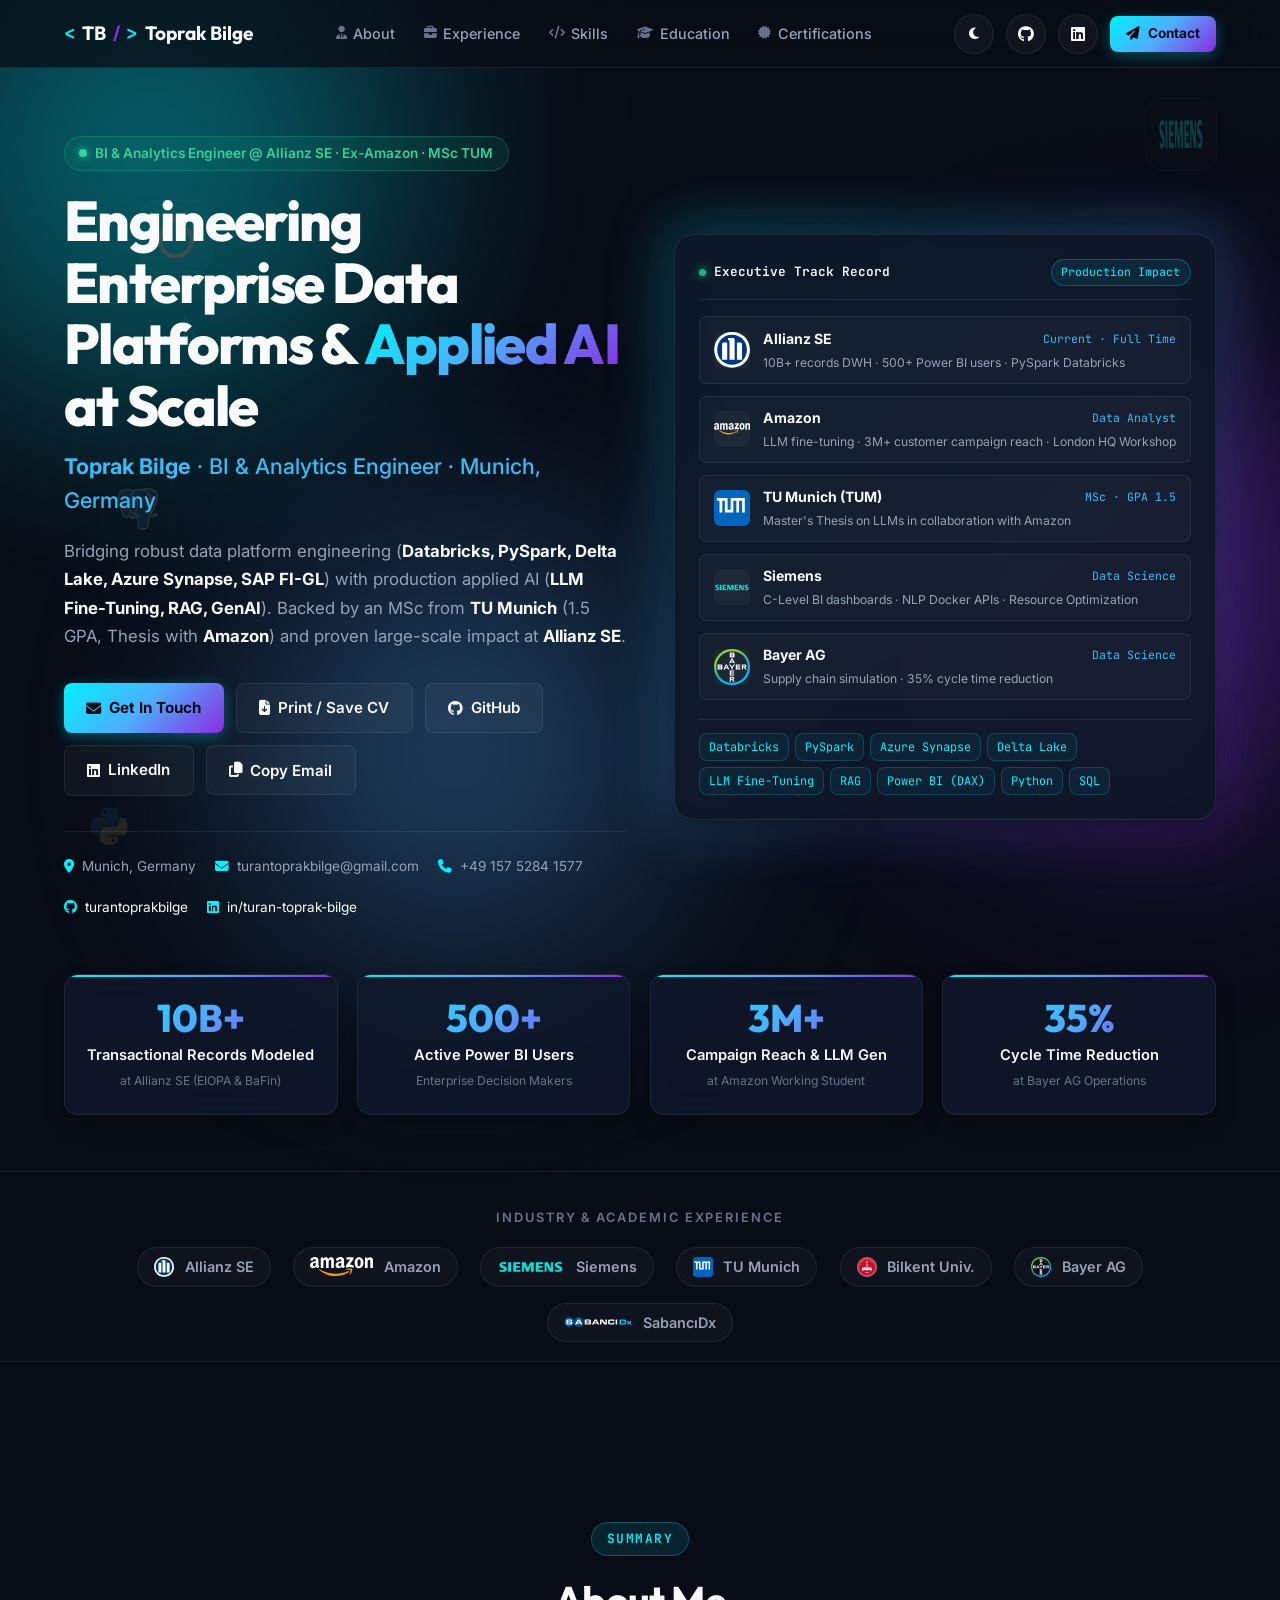
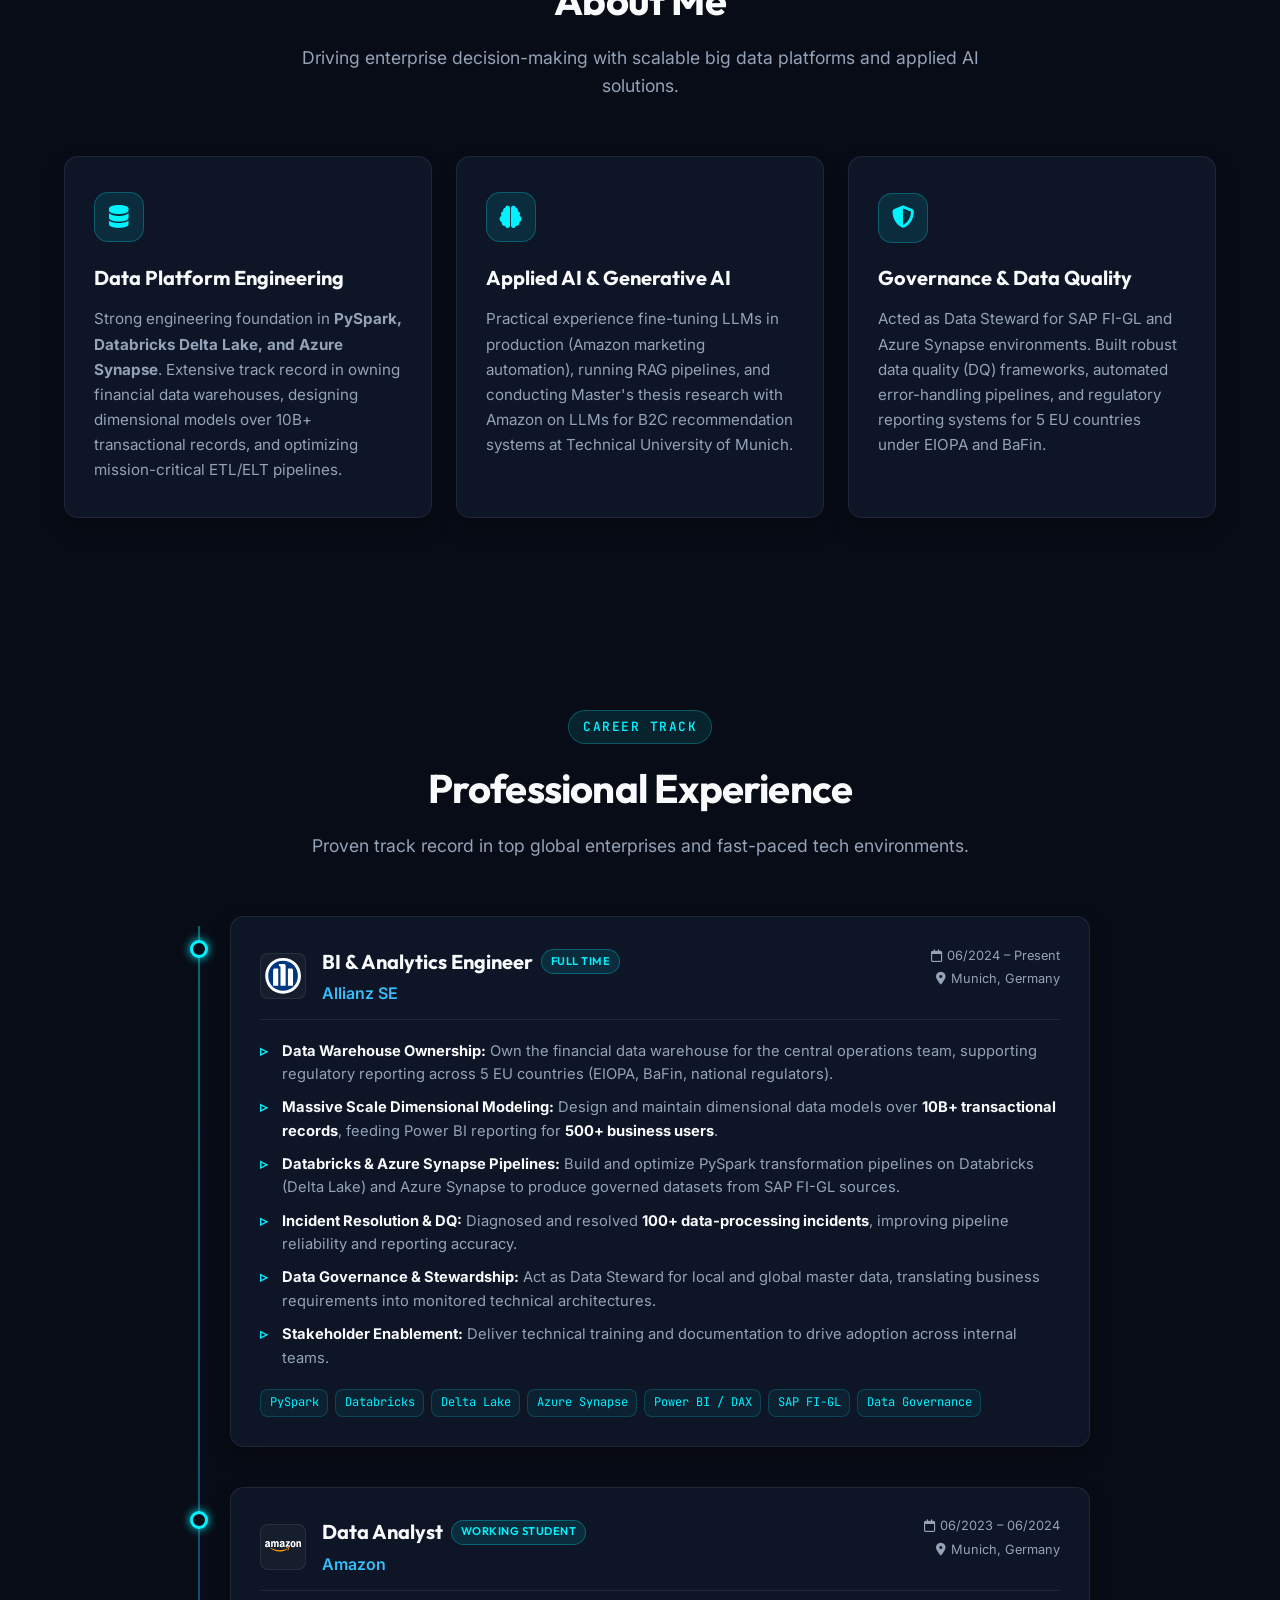
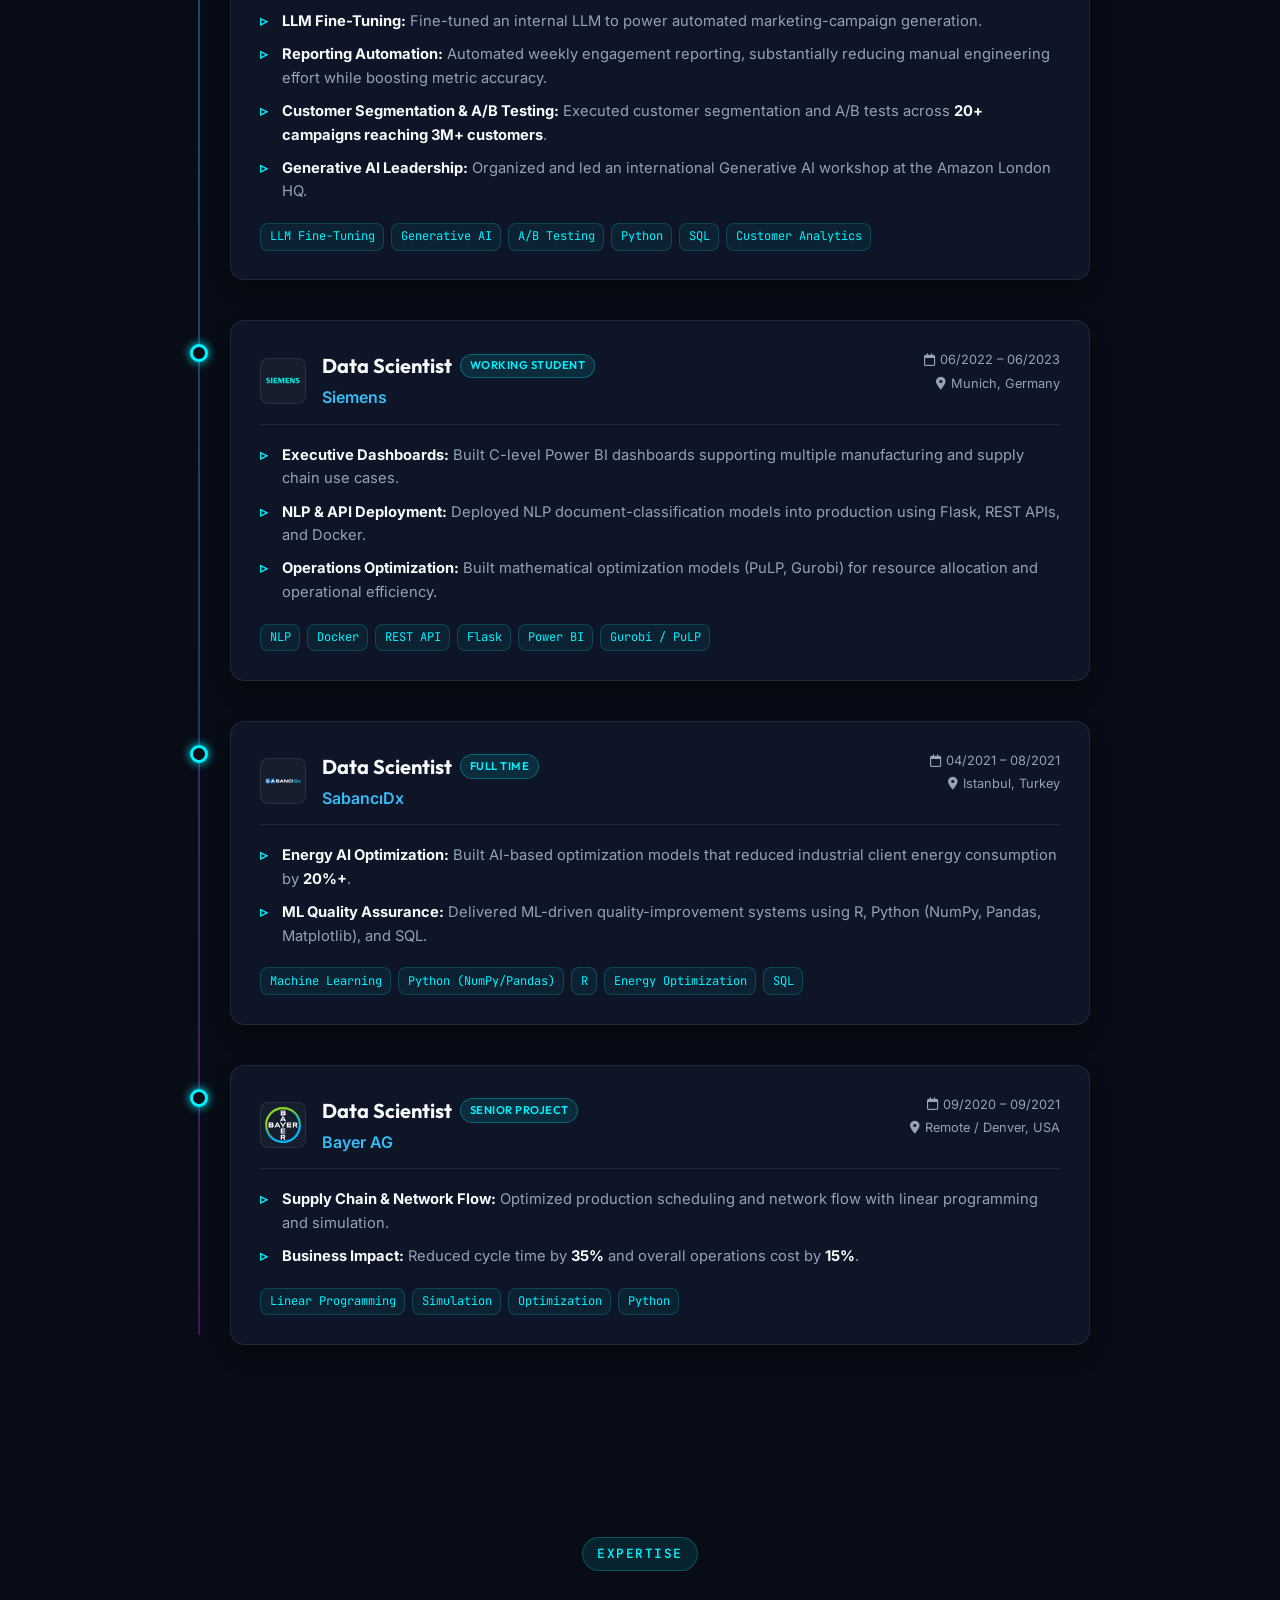
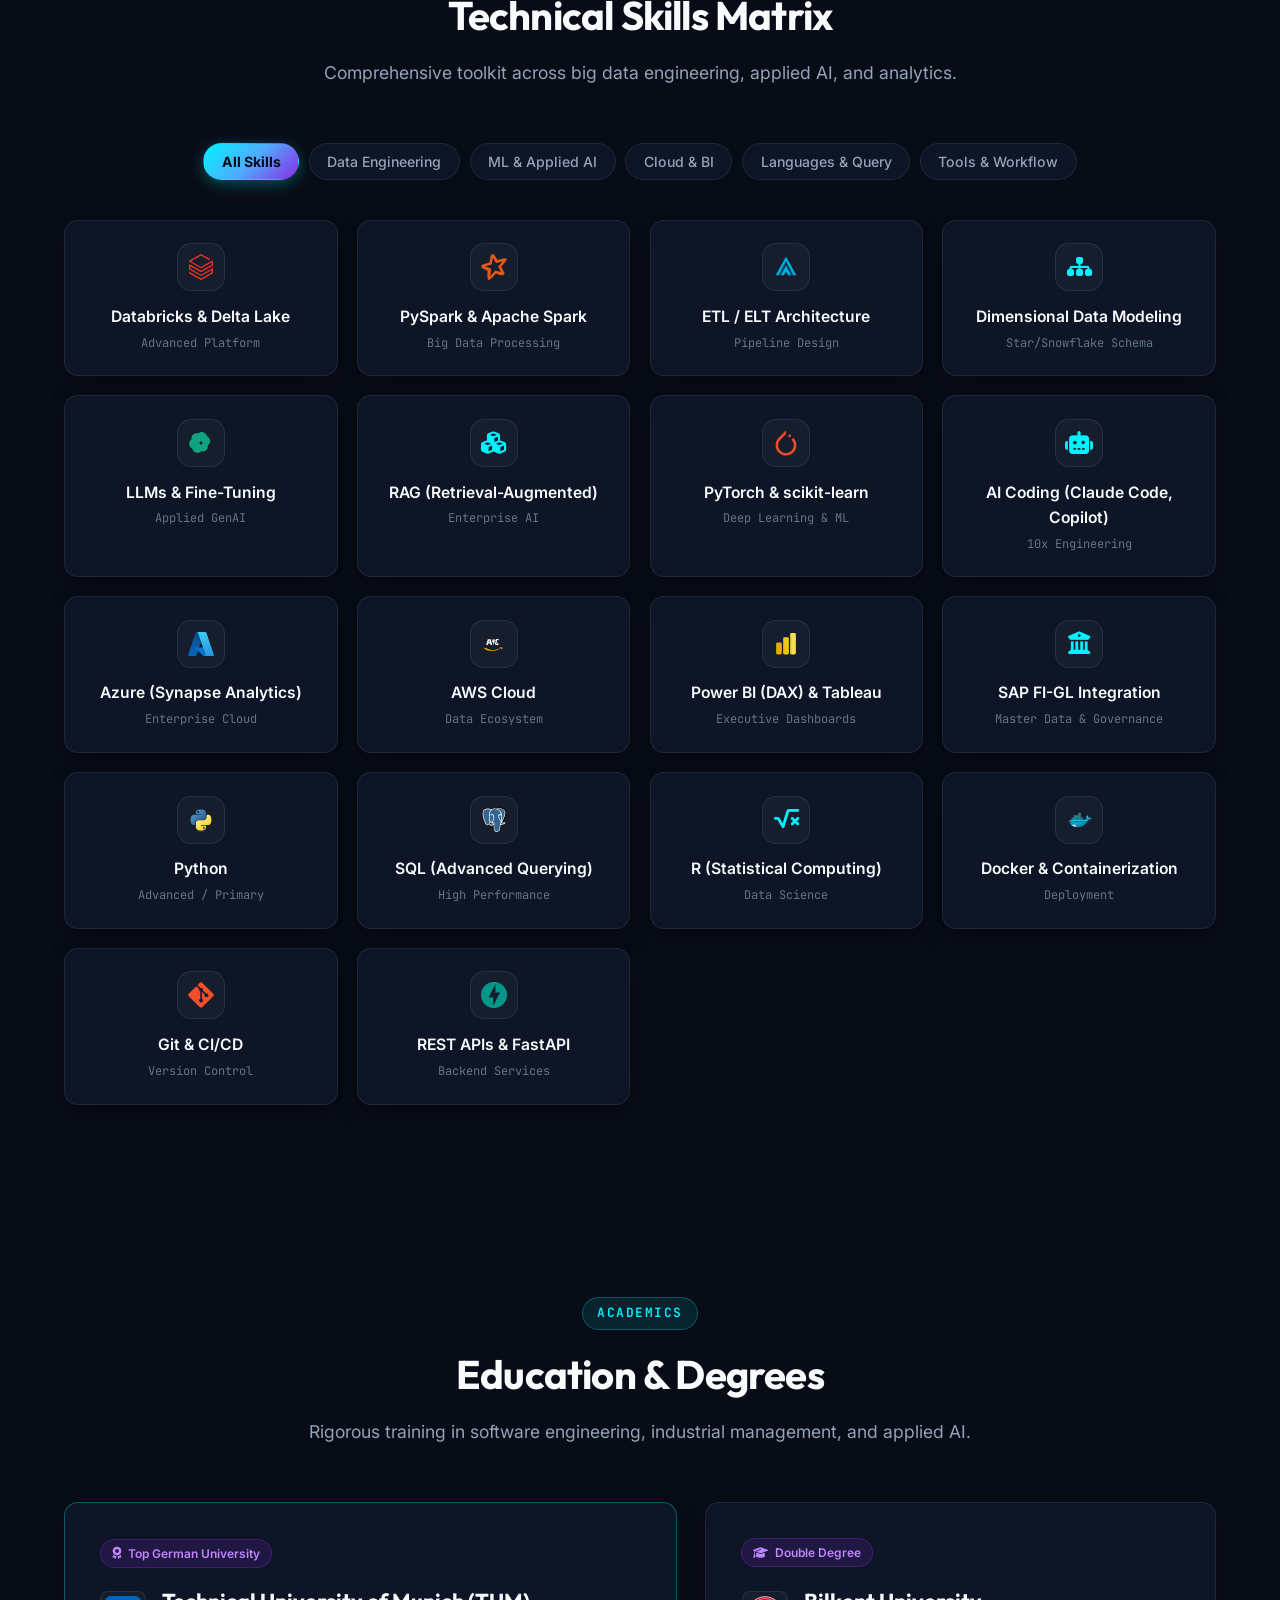
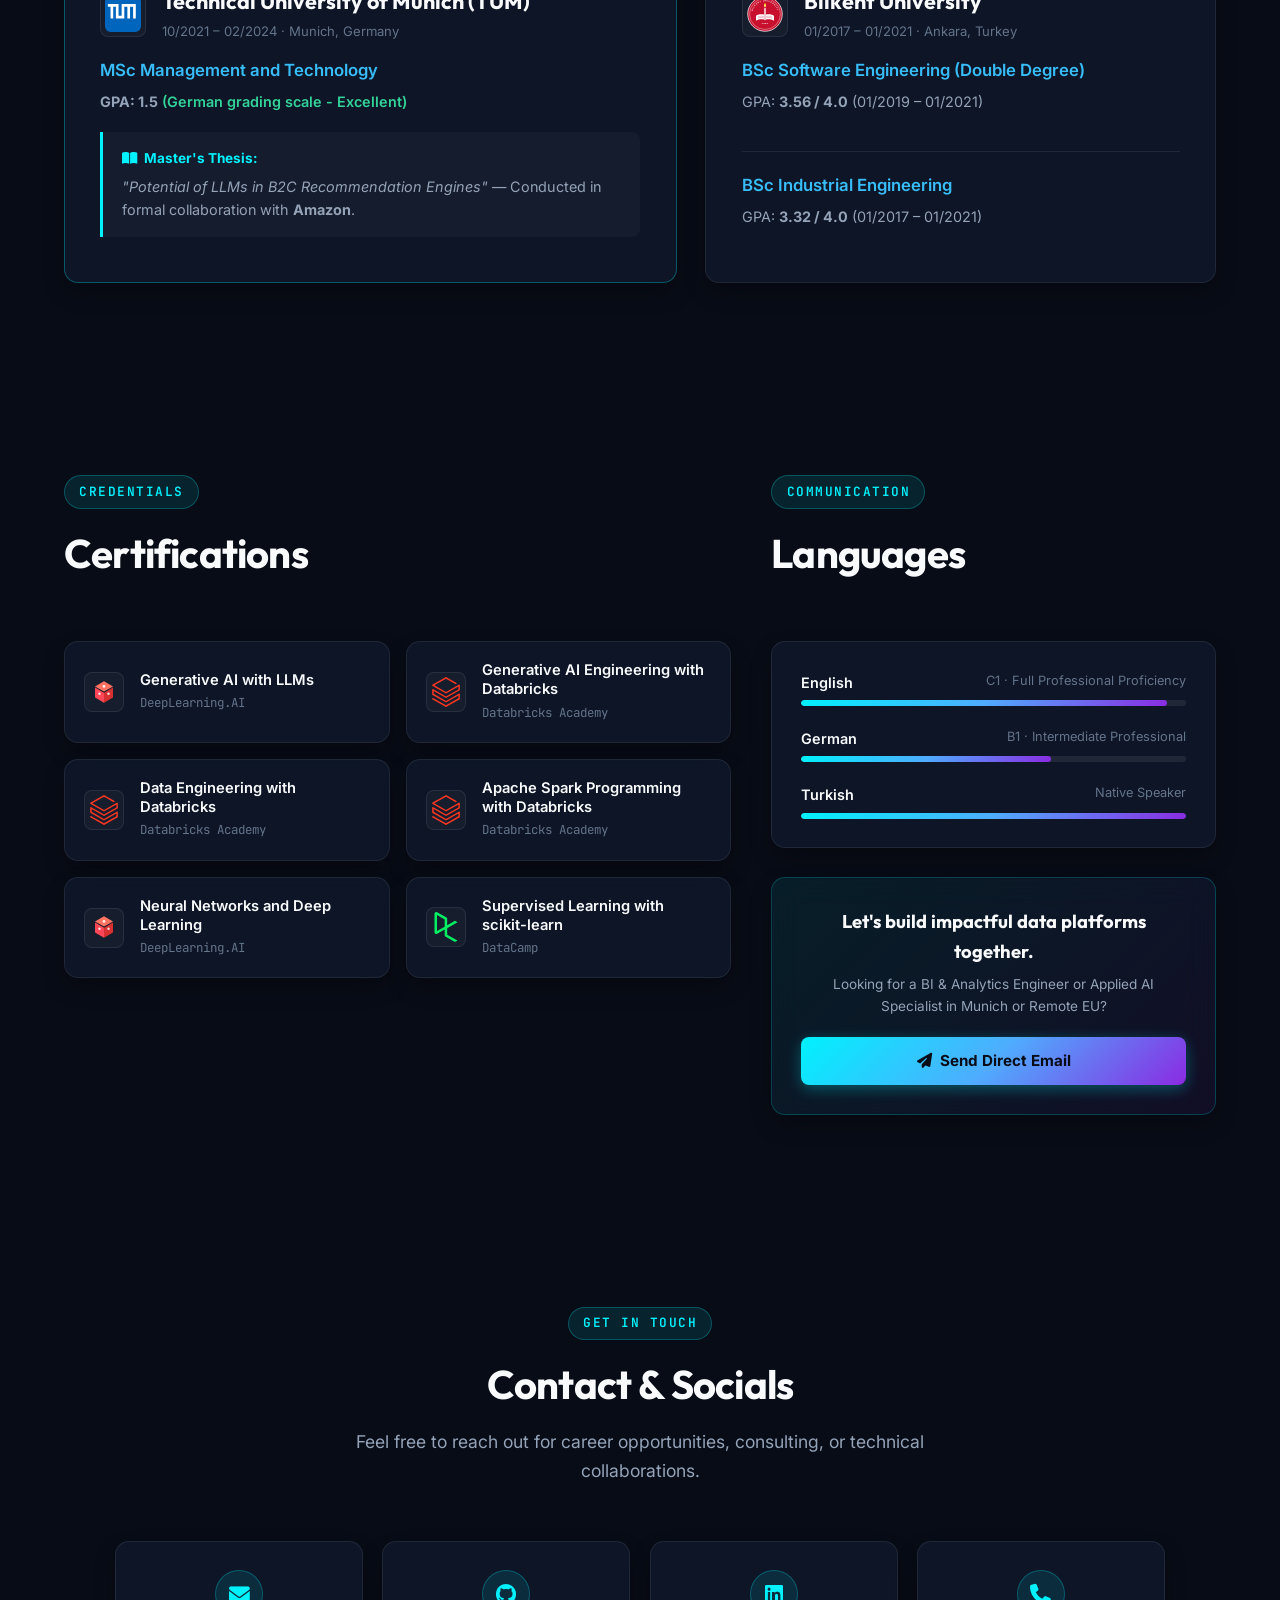
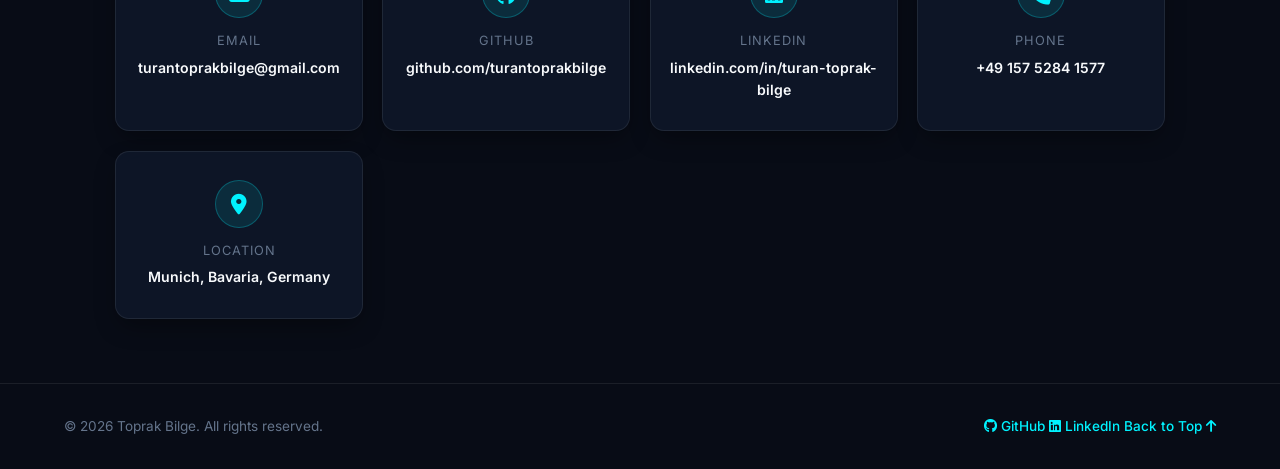
==== commit 93f49609: "fix(animation): replace DOM logo cycler with ultra-smooth 60fps Canvas constellation engine and upda" ====
--- a/index.html
+++ b/index.html
@@ -30,27 +30,8 @@
   <div class="glow-orb orb-2"></div>
   <div class="glow-orb orb-3"></div>
 
-  <!-- Dynamic Ambient Floating & Cross-Fading Brand Pods -->
-  <div class="ambient-logo-bg" aria-hidden="true">
-    <div class="ambient-badge" style="--top: 14%; --left: 4%; --size: 76px; --duration: 8.5s;">
-      <img src="assets/logos/allianz.svg?v=6" alt="">
-    </div>
-    <div class="ambient-badge" style="--top: 26%; --right: 4%; --size: 78px; --duration: 10s;">
-      <img src="assets/logos/amazon.svg?v=6" alt="">
-    </div>
-    <div class="ambient-badge" style="--top: 48%; --left: 3.5%; --size: 72px; --duration: 9s;">
-      <img src="assets/logos/tum.svg?v=6" alt="">
-    </div>
-    <div class="ambient-badge" style="--top: 66%; --right: 4%; --size: 80px; --duration: 11s;">
-      <img src="assets/logos/siemens.svg?v=6" alt="">
-    </div>
-    <div class="ambient-badge" style="--top: 82%; --left: 4.5%; --size: 74px; --duration: 9.5s;">
-      <img src="assets/logos/bayer.svg?v=6" alt="">
-    </div>
-    <div class="ambient-badge" style="--top: 38%; --right: 12%; --size: 76px; --duration: 8.5s;">
-      <img src="assets/logos/sabancidx.svg?v=6" alt="">
-    </div>
-  </div>
+  <!-- High-Performance Ambient Floating Brand & Tech Constellation (Canvas) -->
+  <canvas id="ambientLogoCanvas" class="ambient-logo-canvas" aria-hidden="true"></canvas>
 
   <!-- Navigation Bar -->
   <header class="navbar" id="navbar">
--- a/css/style.css
+++ b/css/style.css
@@ -137,80 +137,16 @@
 }
 
 /* ==========================================================================
-   Dynamic Ambient Floating Brand Badges (Smooth Cross-Fade & Location Cycler)
+   Ambient Floating Brand & Tech Constellation Canvas (60FPS Organic Engine)
    ========================================================================== */
-.ambient-logo-bg {
+.ambient-logo-canvas {
   position: fixed;
   inset: 0;
   width: 100vw;
   height: 100vh;
-  overflow: hidden;
   pointer-events: none;
   z-index: 0;
-}
-.ambient-badge {
-  position: absolute;
-  width: var(--size, 76px);
-  height: var(--size, 76px);
-  padding: 12px;
-  background: rgba(255, 255, 255, 0.055);
-  border: 1px solid rgba(255, 255, 255, 0.12);
-  border-radius: 20px;
-  backdrop-filter: blur(12px);
-  -webkit-backdrop-filter: blur(12px);
-  box-shadow: 0 12px 32px rgba(0, 0, 0, 0.4), inset 0 1px 0 rgba(255, 255, 255, 0.15);
-  opacity: 0.32;
-  transform: translate3d(0, 0, 0);
-  animation: ambientBadgeFloat var(--duration, 9s) ease-in-out infinite alternate;
-  will-change: transform, opacity, top, left, right;
-  display: flex;
-  align-items: center;
-  justify-content: center;
-  pointer-events: none;
-  user-select: none;
-  transition: opacity 0.6s cubic-bezier(0.4, 0, 0.2, 1), transform 0.6s cubic-bezier(0.4, 0, 0.2, 1), filter 0.6s ease;
-}
-.ambient-badge.badge-fading {
-  opacity: 0 !important;
-  transform: scale(0.6) translateY(24px) !important;
-  filter: blur(4px);
-}
-.ambient-badge img {
-  width: 100%;
-  height: 100%;
-  max-height: 48px;
-  max-width: 48px;
   display: block;
-  object-fit: contain;
-}
-@keyframes ambientBadgeFloat {
-  0% {
-    transform: translateY(0px) rotate(0deg) scale(0.96);
-  }
-  50% {
-    transform: translateY(-20px) rotate(4deg) scale(1.04);
-    box-shadow: 0 18px 36px rgba(0, 242, 254, 0.15), inset 0 1px 0 rgba(255, 255, 255, 0.22);
-  }
-  100% {
-    transform: translateY(16px) rotate(-3deg) scale(0.98);
-  }
-}
-body.light-theme .ambient-badge {
-  background: rgba(0, 0, 0, 0.04);
-  border-color: rgba(0, 0, 0, 0.1);
-  box-shadow: 0 8px 24px rgba(0, 0, 0, 0.08);
-  opacity: 0.28;
-}
-@media (max-width: 992px) {
-  .ambient-badge {
-    width: 60px;
-    height: 60px;
-    padding: 8px;
-    opacity: 0.22;
-  }
-  .ambient-badge:nth-child(even) {
-    display: none;
-  }
 }
 
 /* Layout Utilities */
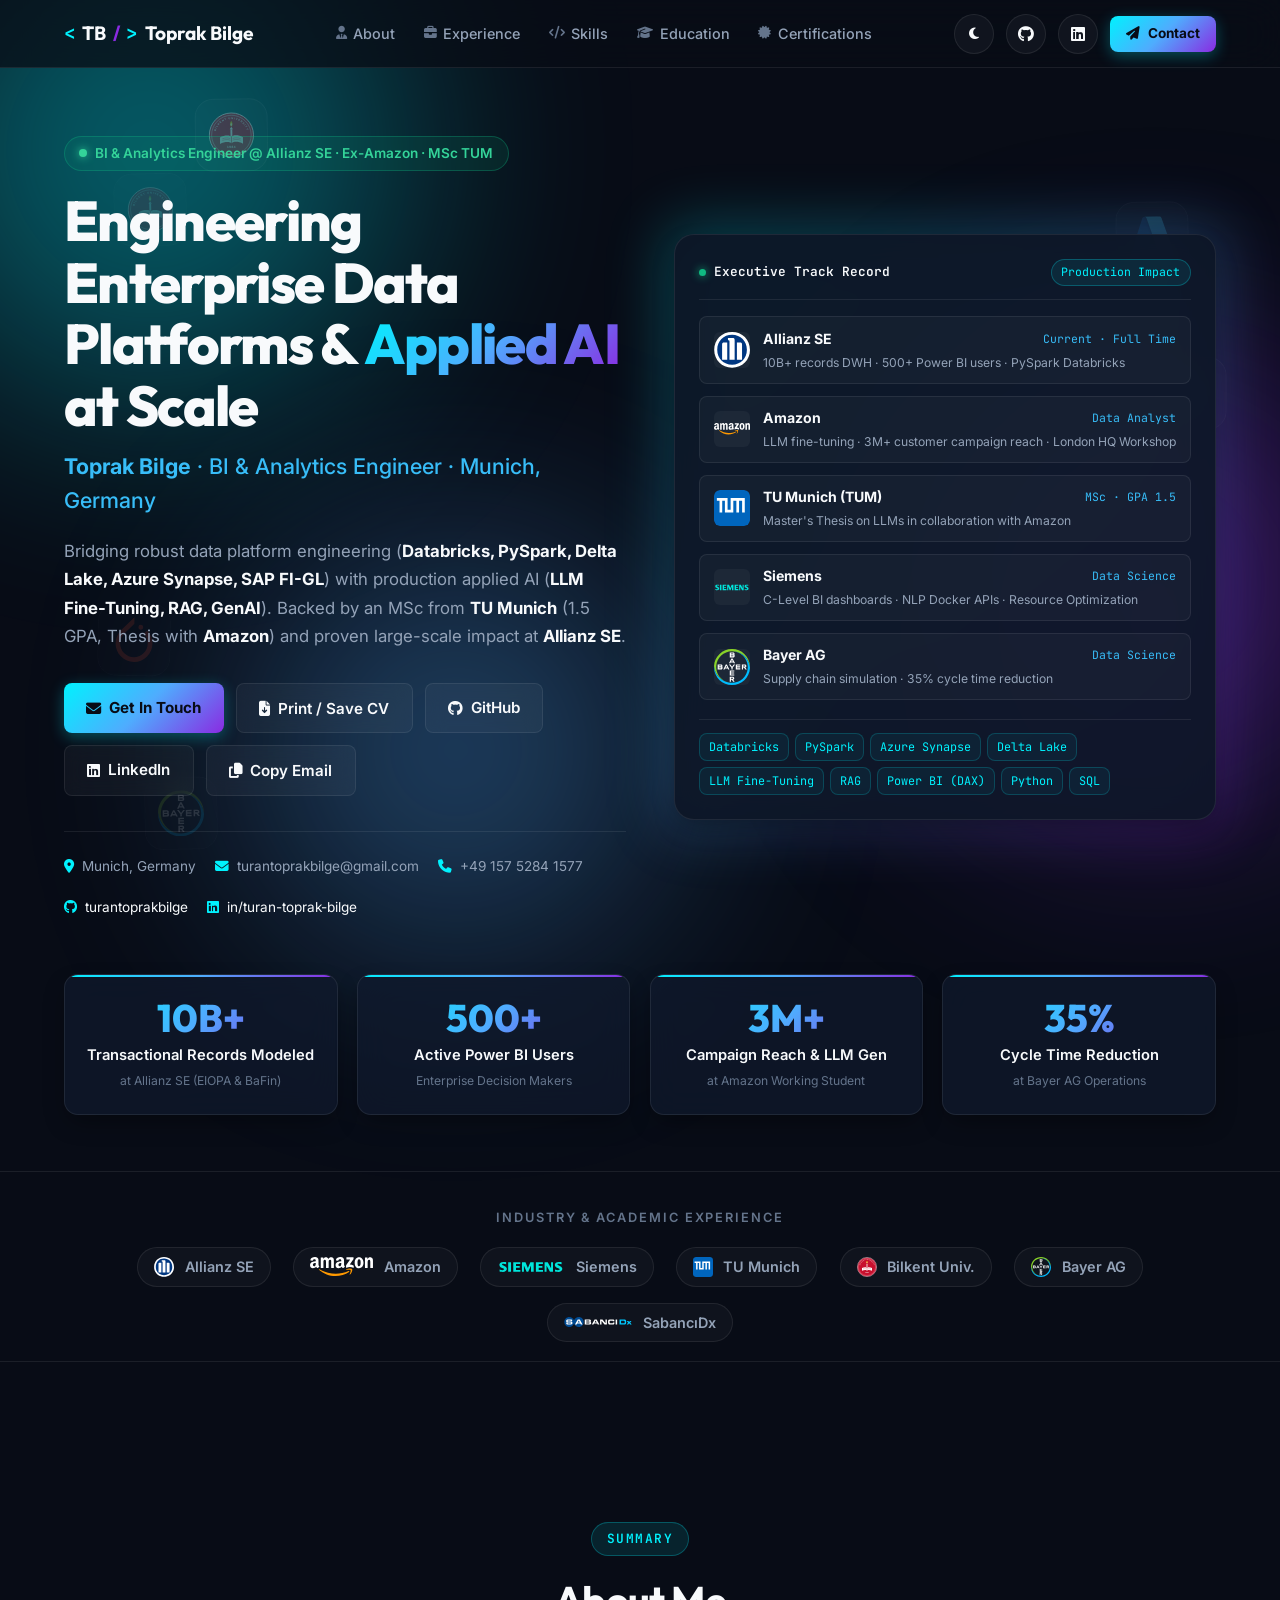
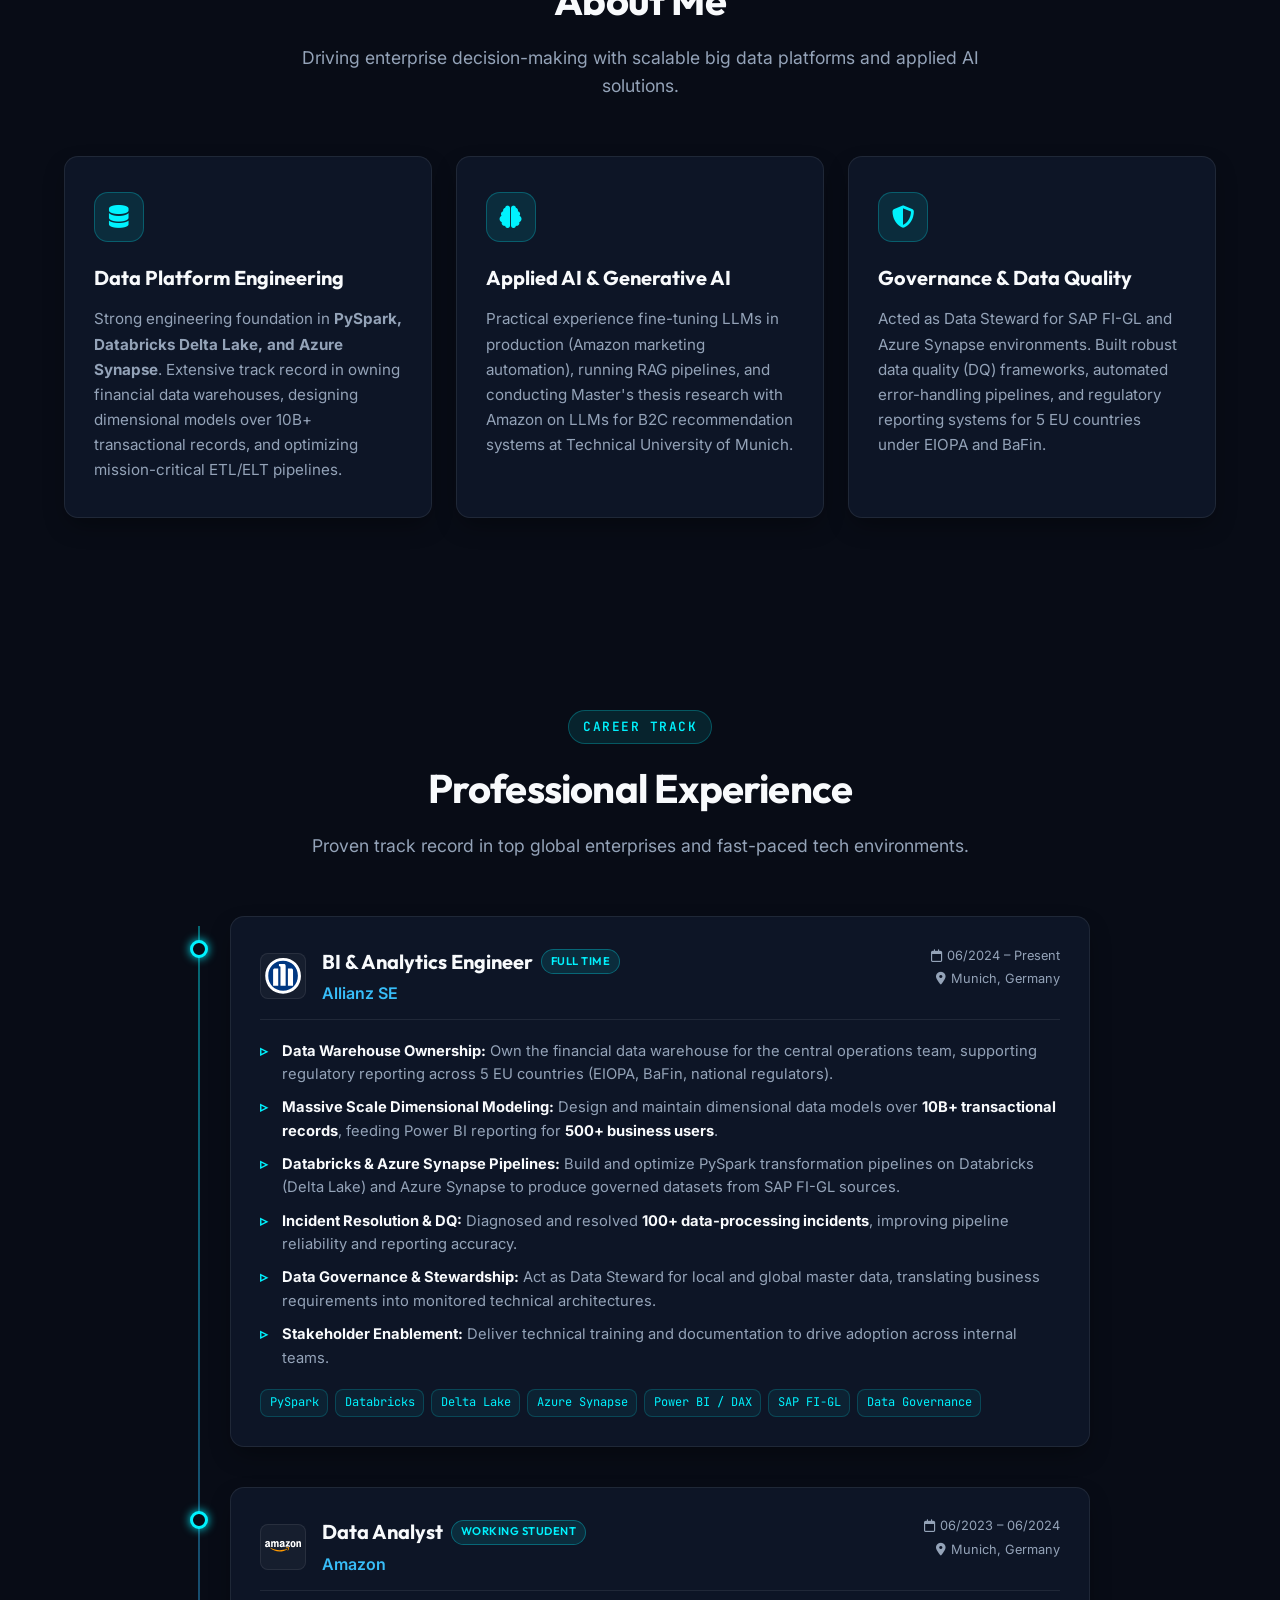
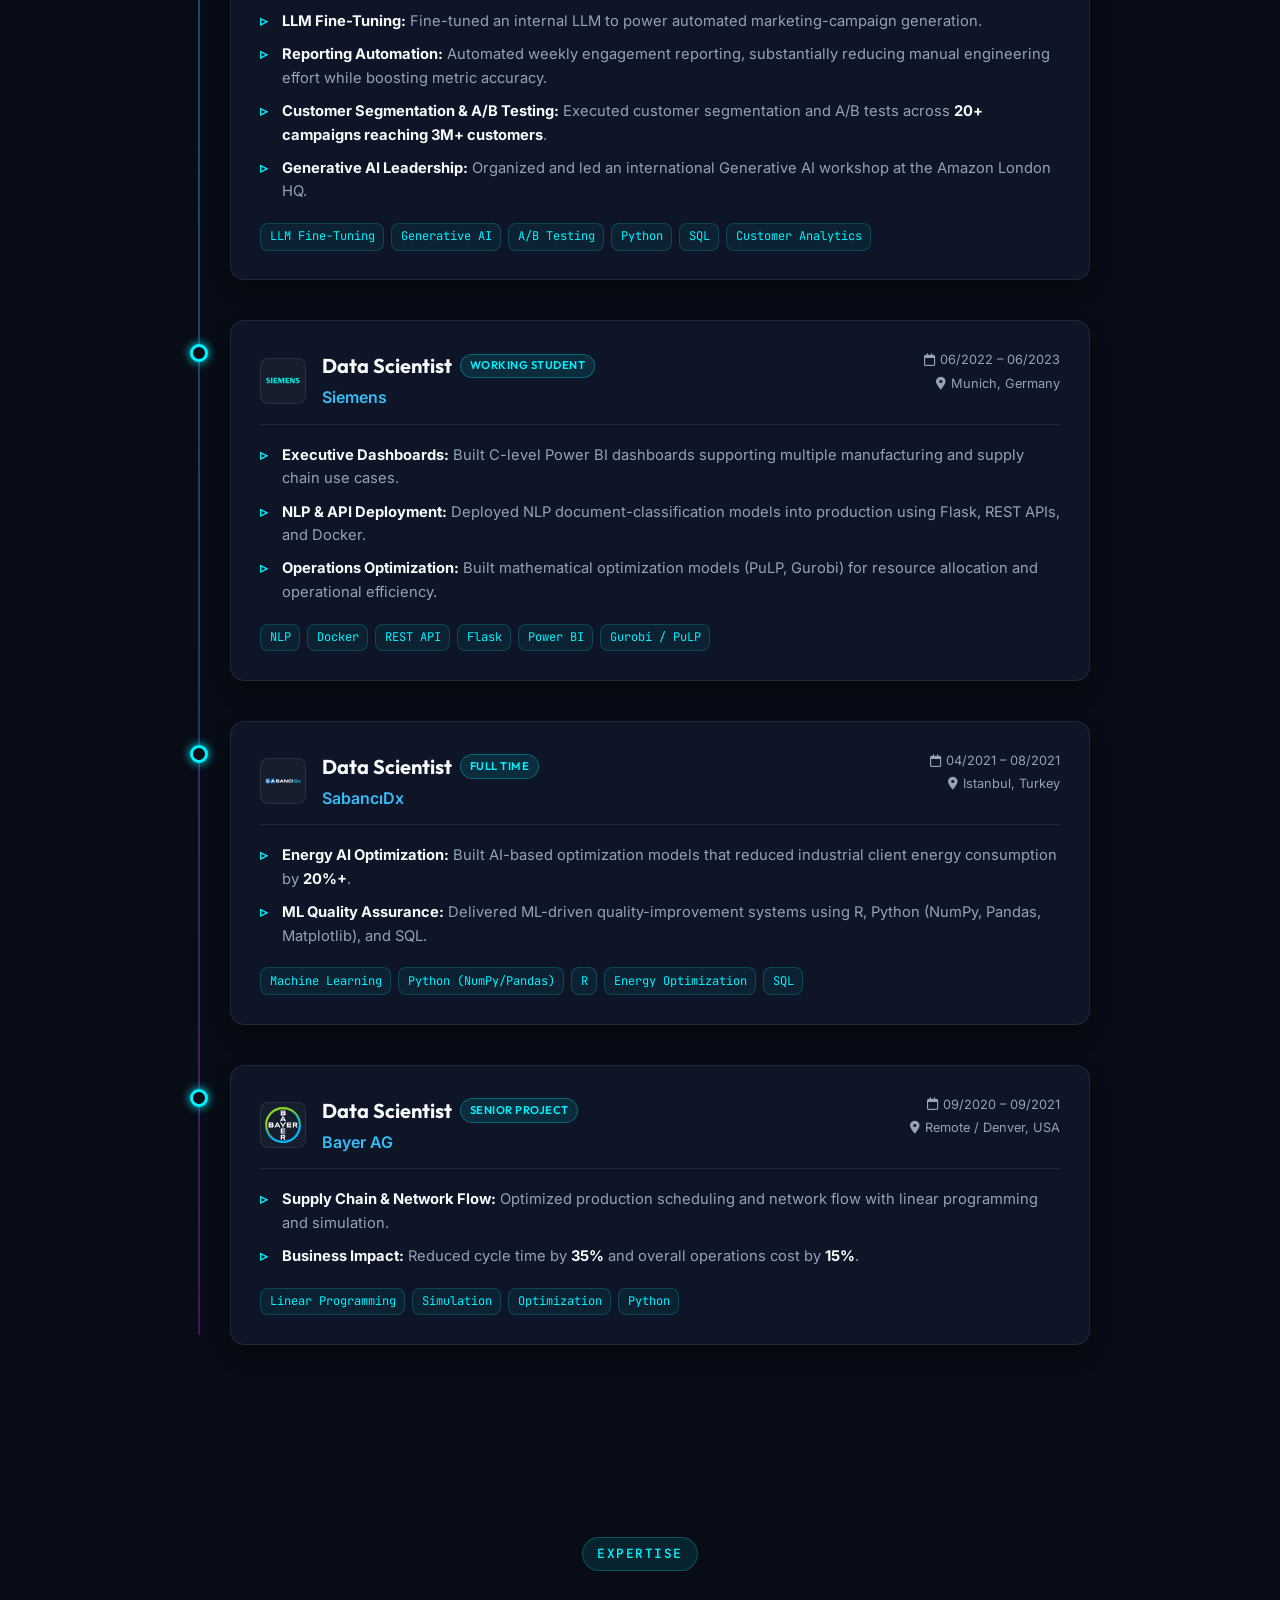
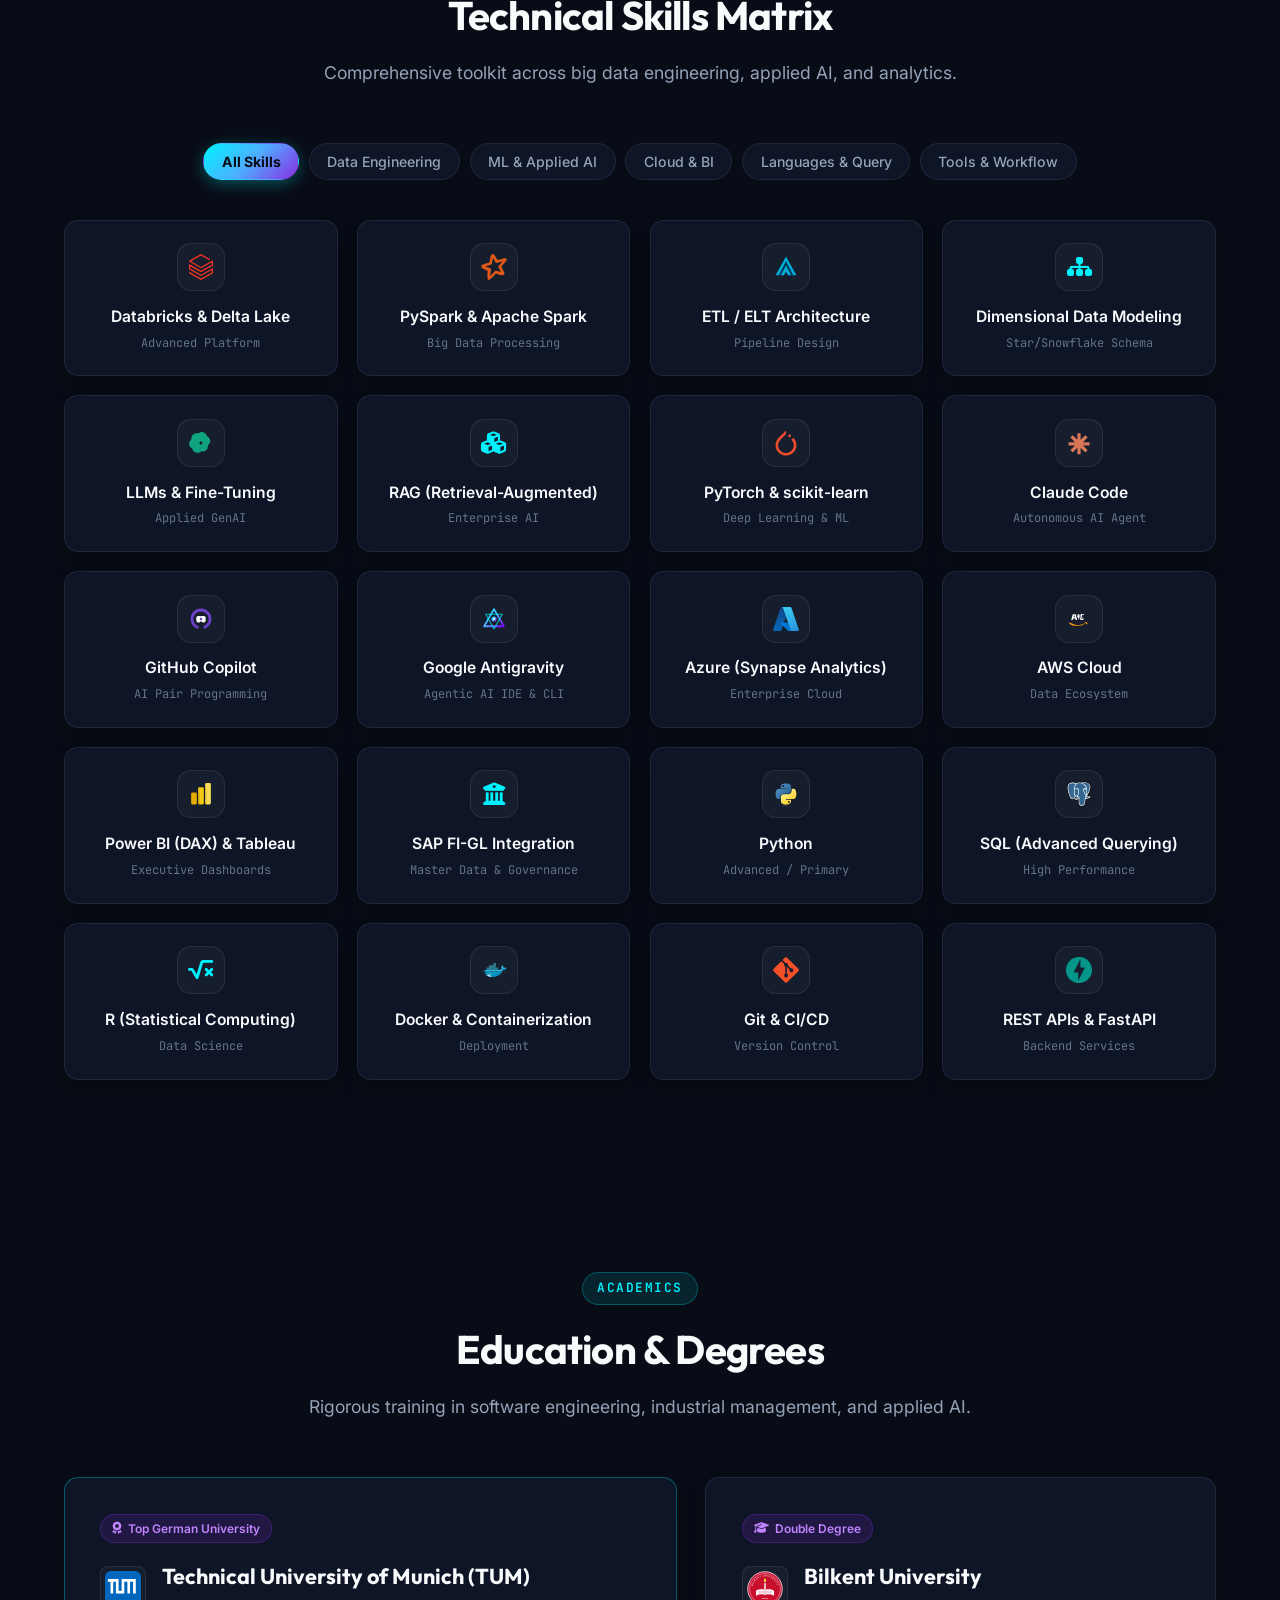
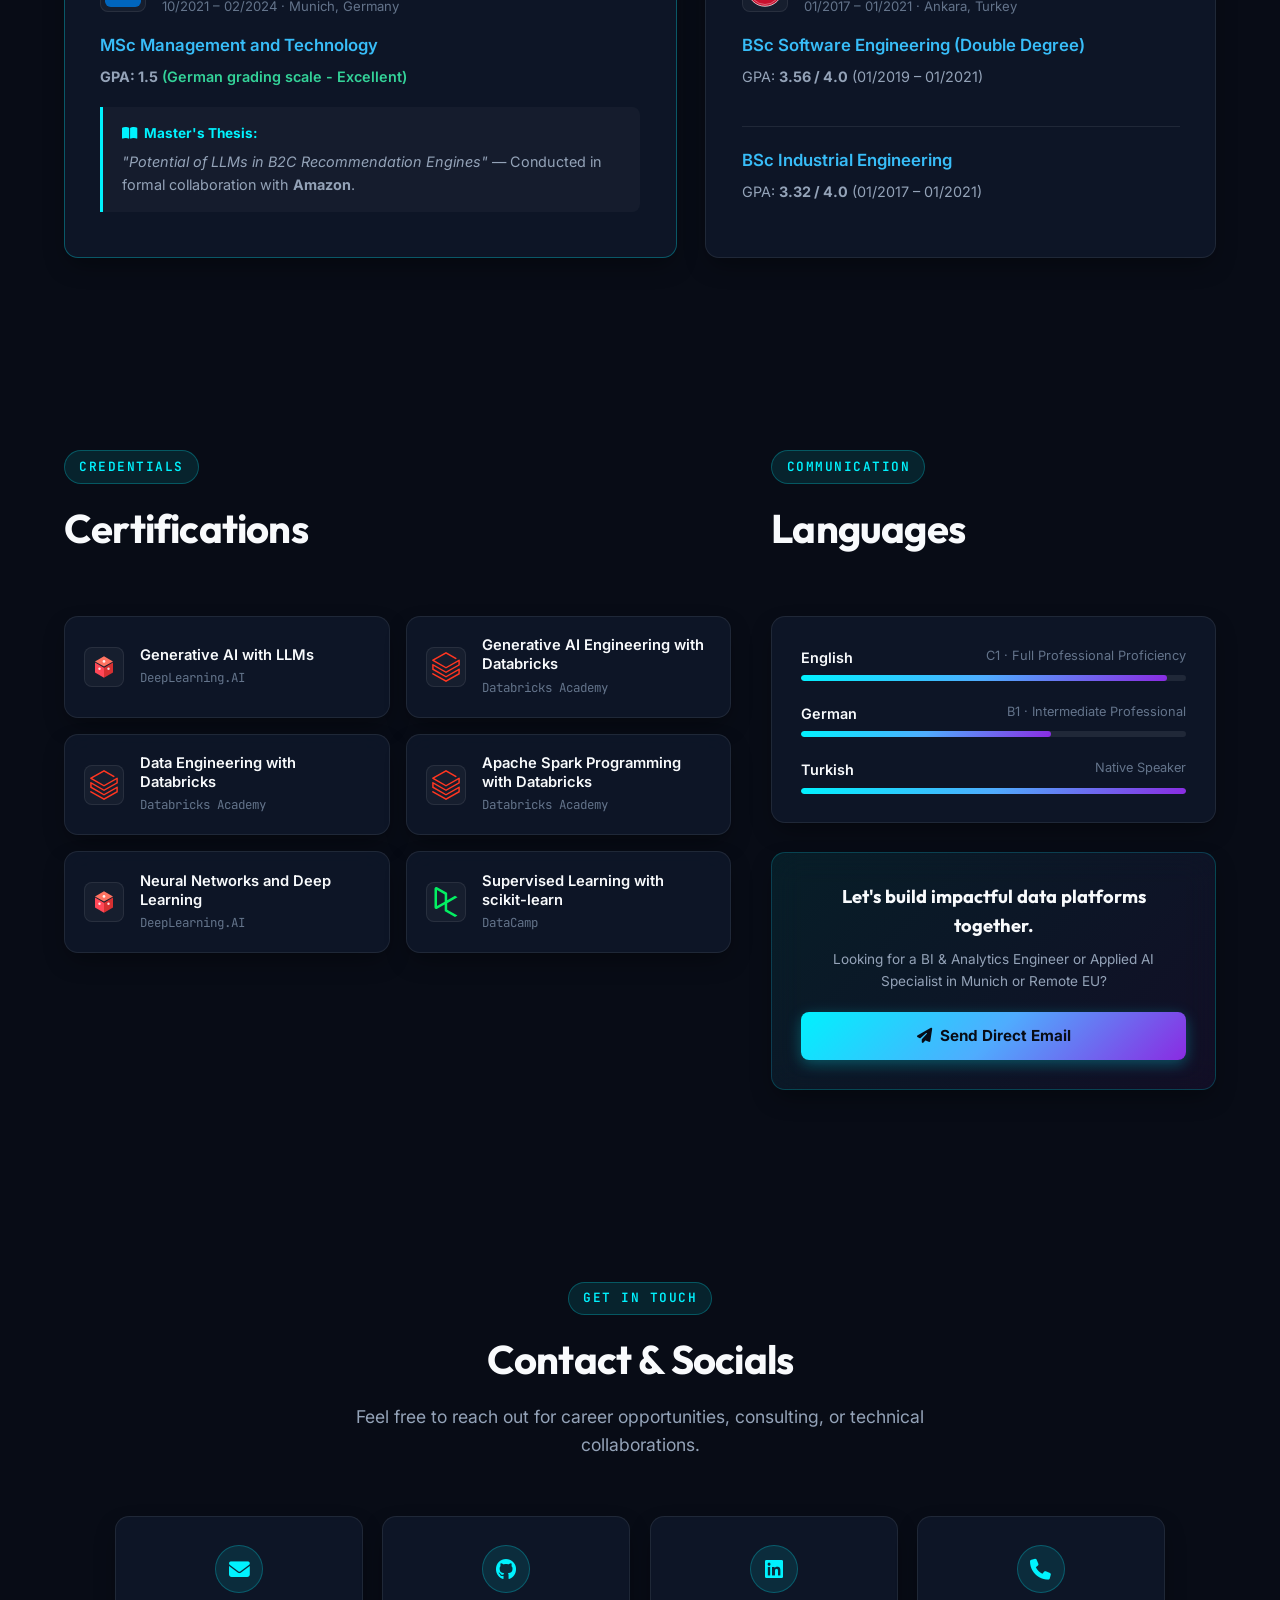
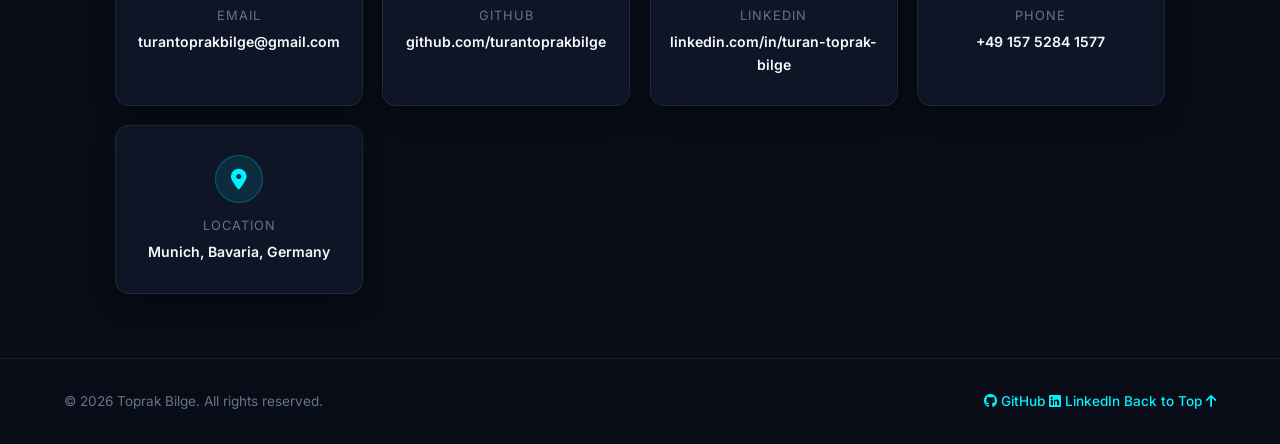
==== commit ad93f70b: "feat(skills): add Claude Code, GitHub Copilot, and Google Antigravity as separate skills with offici" ====
--- a/index.html
+++ b/index.html
@@ -585,9 +585,21 @@
           </div>
 
           <div class="skill-card glass-panel" data-category="ai-ml">
-            <div class="skill-icon"><i class="fa-solid fa-robot"></i></div>
-            <div class="skill-name">AI Coding (Claude Code, Copilot)</div>
-            <span class="skill-level">10x Engineering</span>
+            <div class="skill-icon"><img src="assets/logos/claude.svg" alt="Claude Code"></div>
+            <div class="skill-name">Claude Code</div>
+            <span class="skill-level">Autonomous AI Agent</span>
+          </div>
+
+          <div class="skill-card glass-panel" data-category="ai-ml">
+            <div class="skill-icon"><img src="assets/logos/copilot.svg" alt="GitHub Copilot"></div>
+            <div class="skill-name">GitHub Copilot</div>
+            <span class="skill-level">AI Pair Programming</span>
+          </div>
+
+          <div class="skill-card glass-panel" data-category="ai-ml">
+            <div class="skill-icon"><img src="assets/logos/antigravity.svg" alt="Google Antigravity"></div>
+            <div class="skill-name">Google Antigravity</div>
+            <span class="skill-level">Agentic AI IDE & CLI</span>
           </div>
 
           <!-- Cloud & BI -->
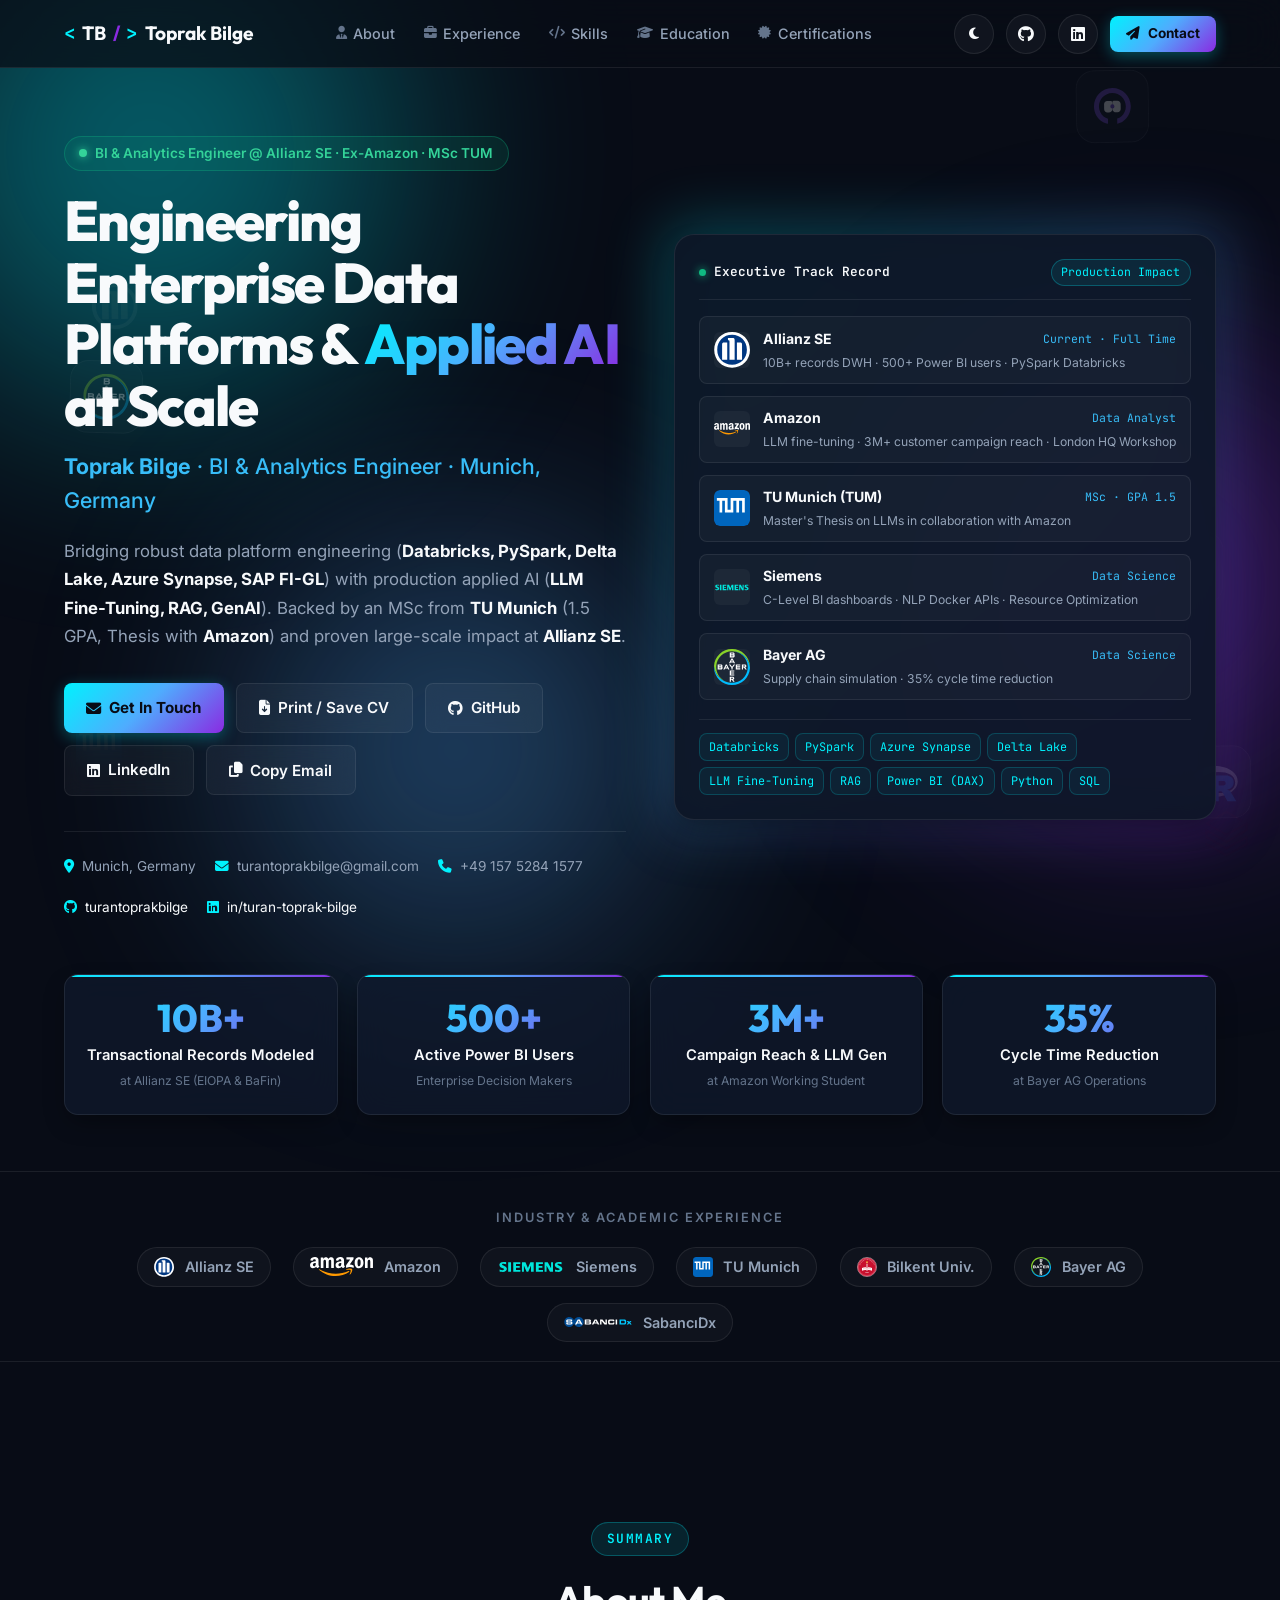
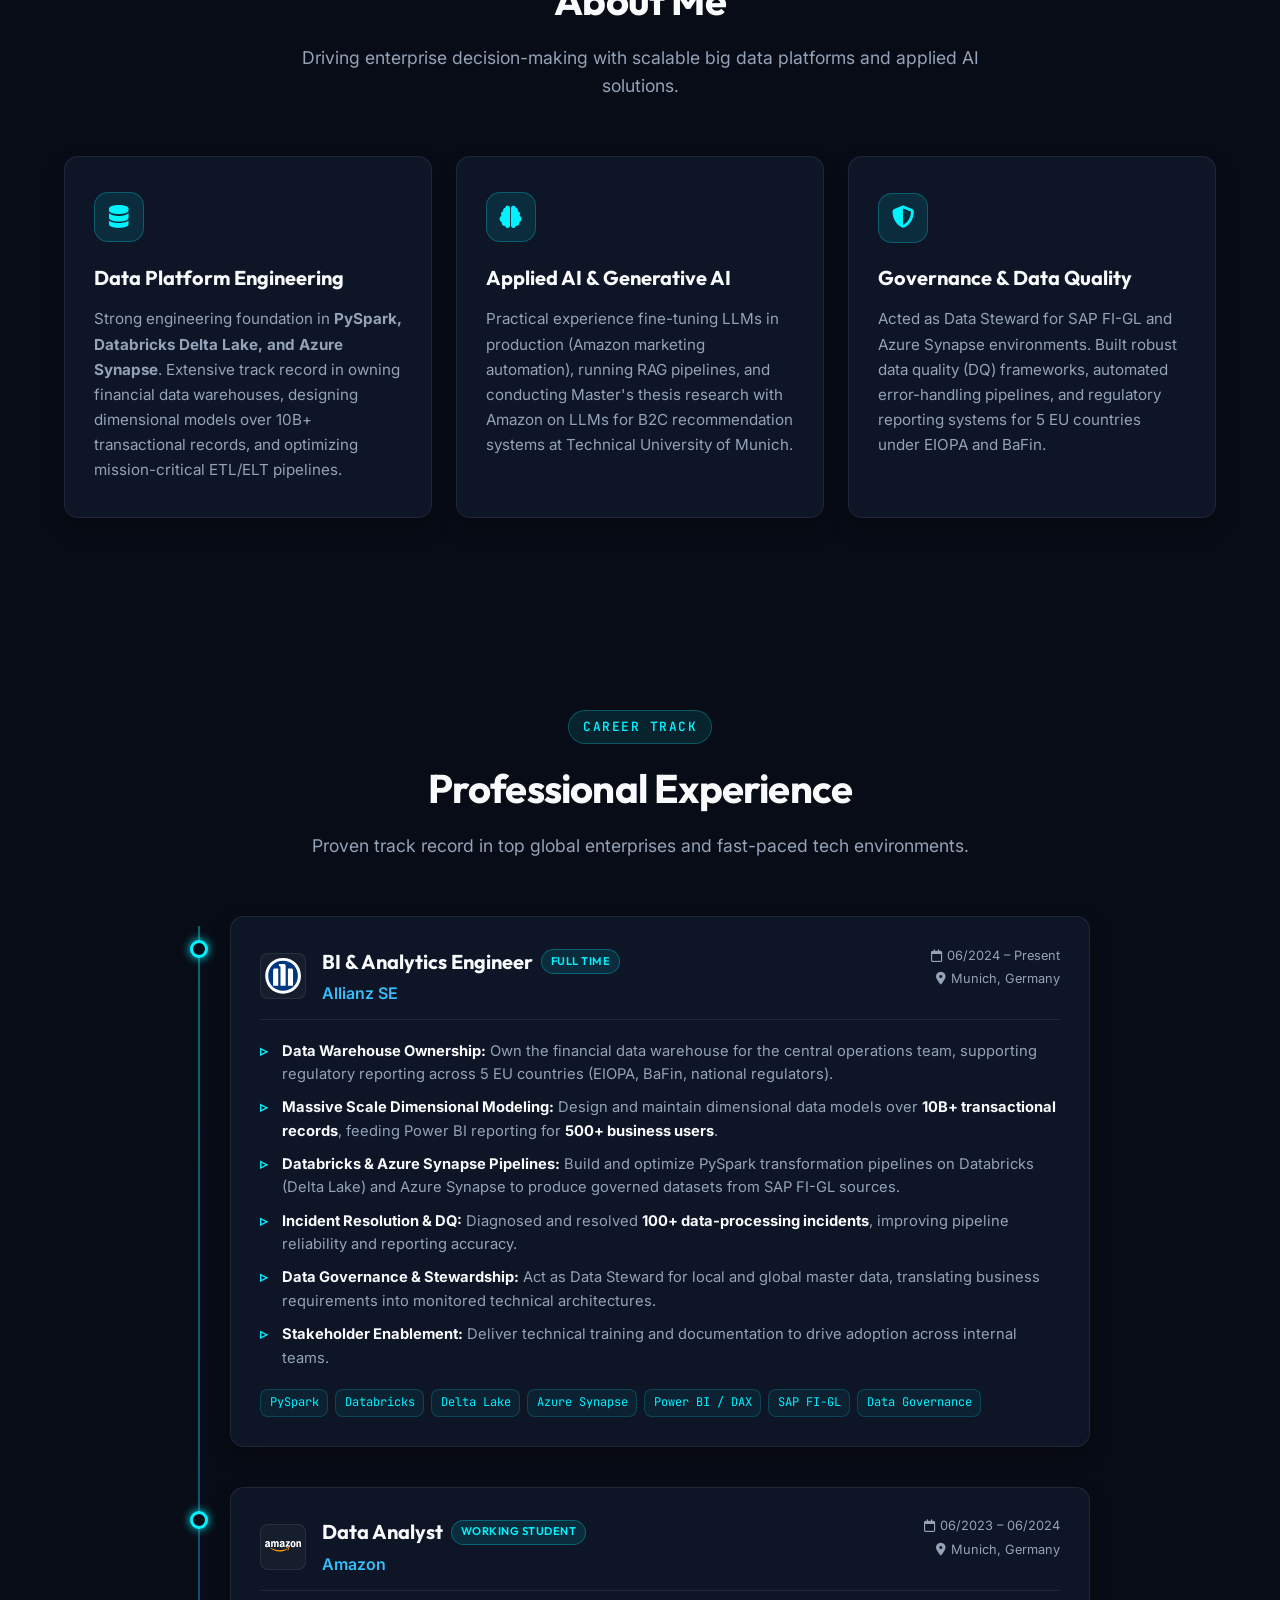
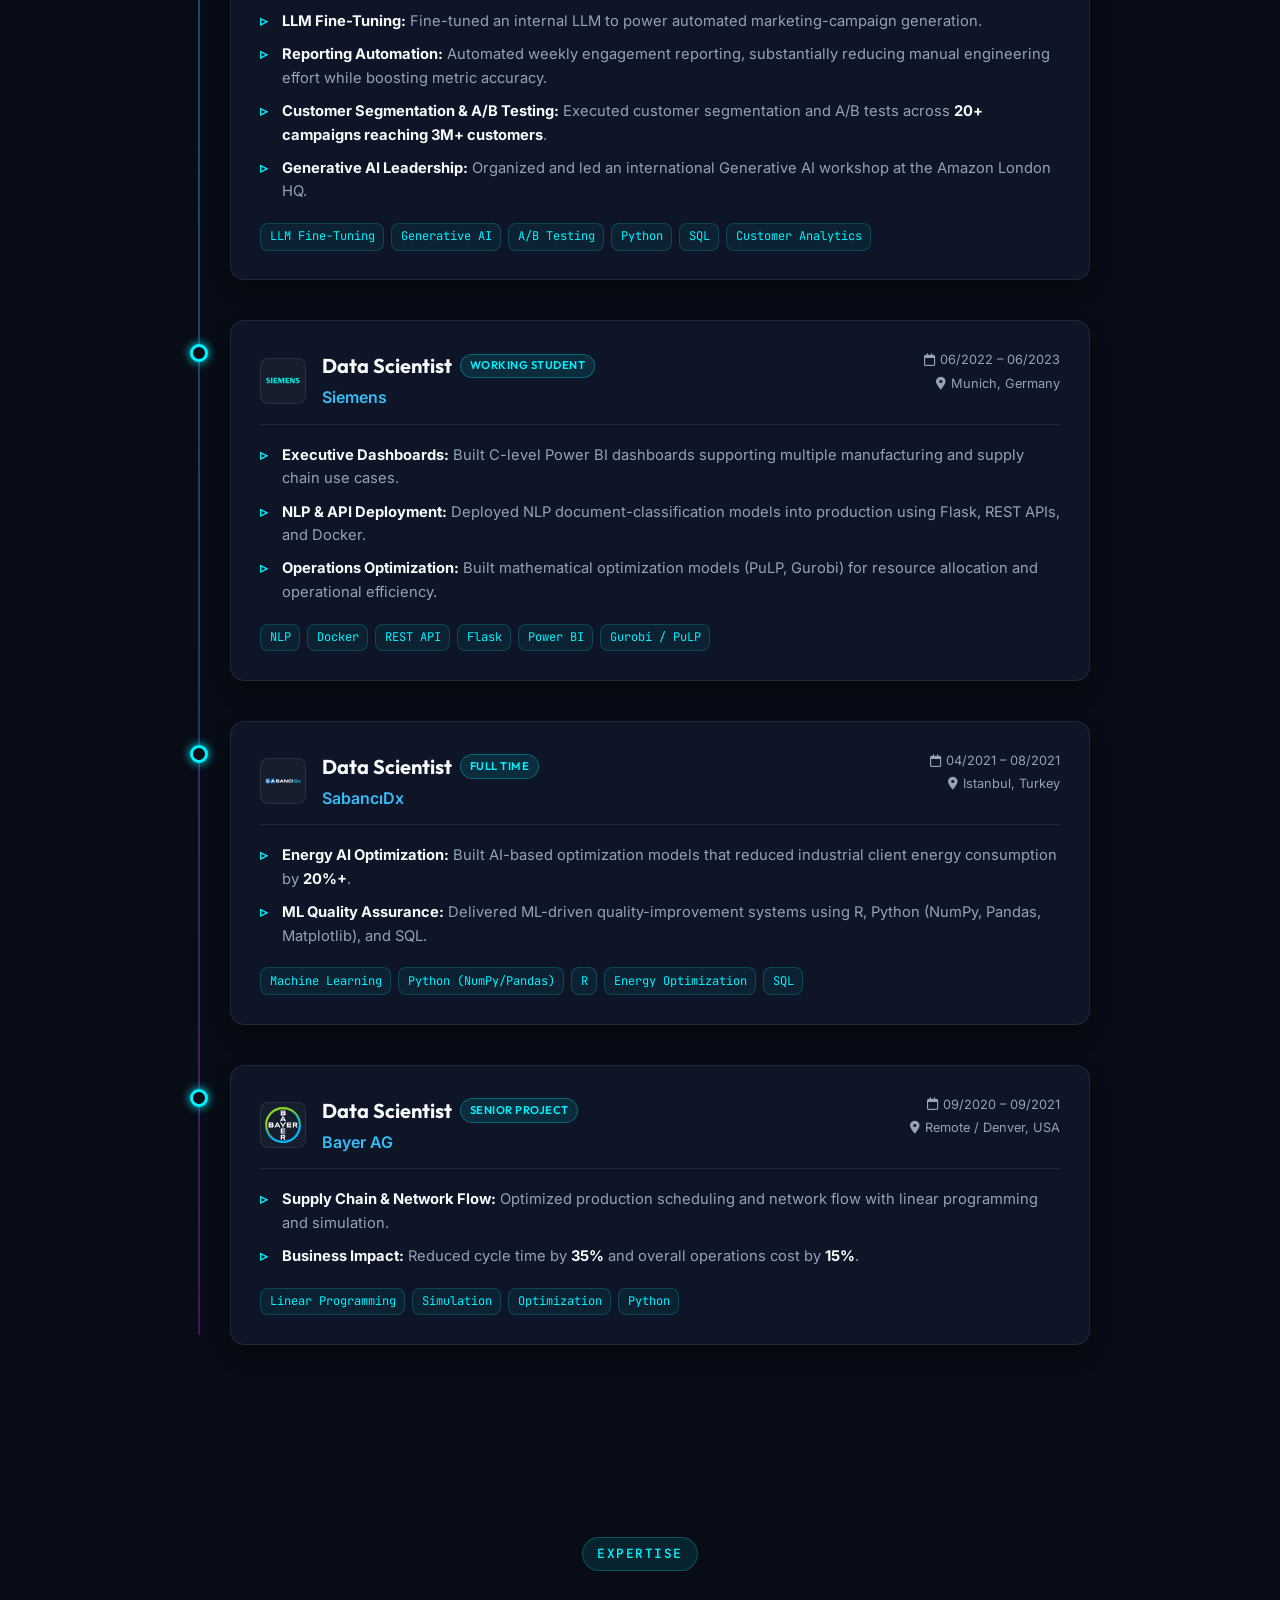
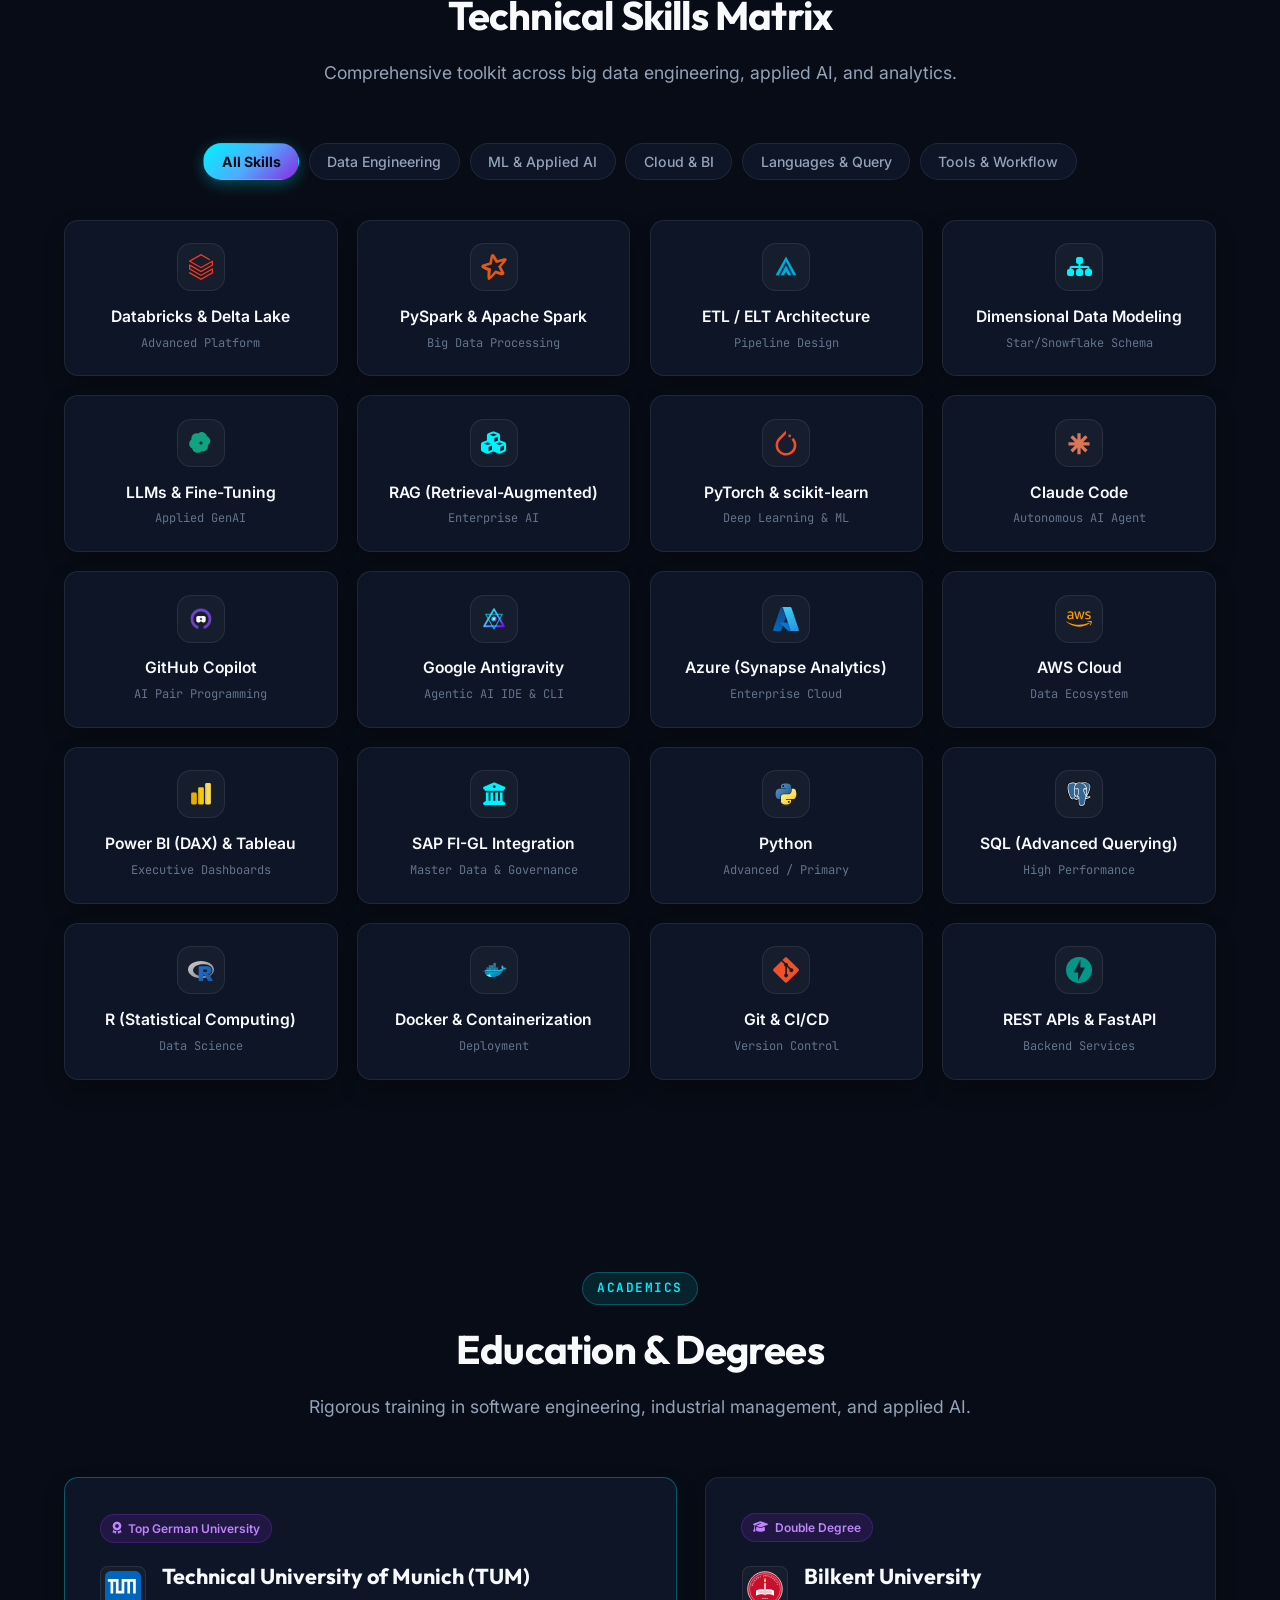
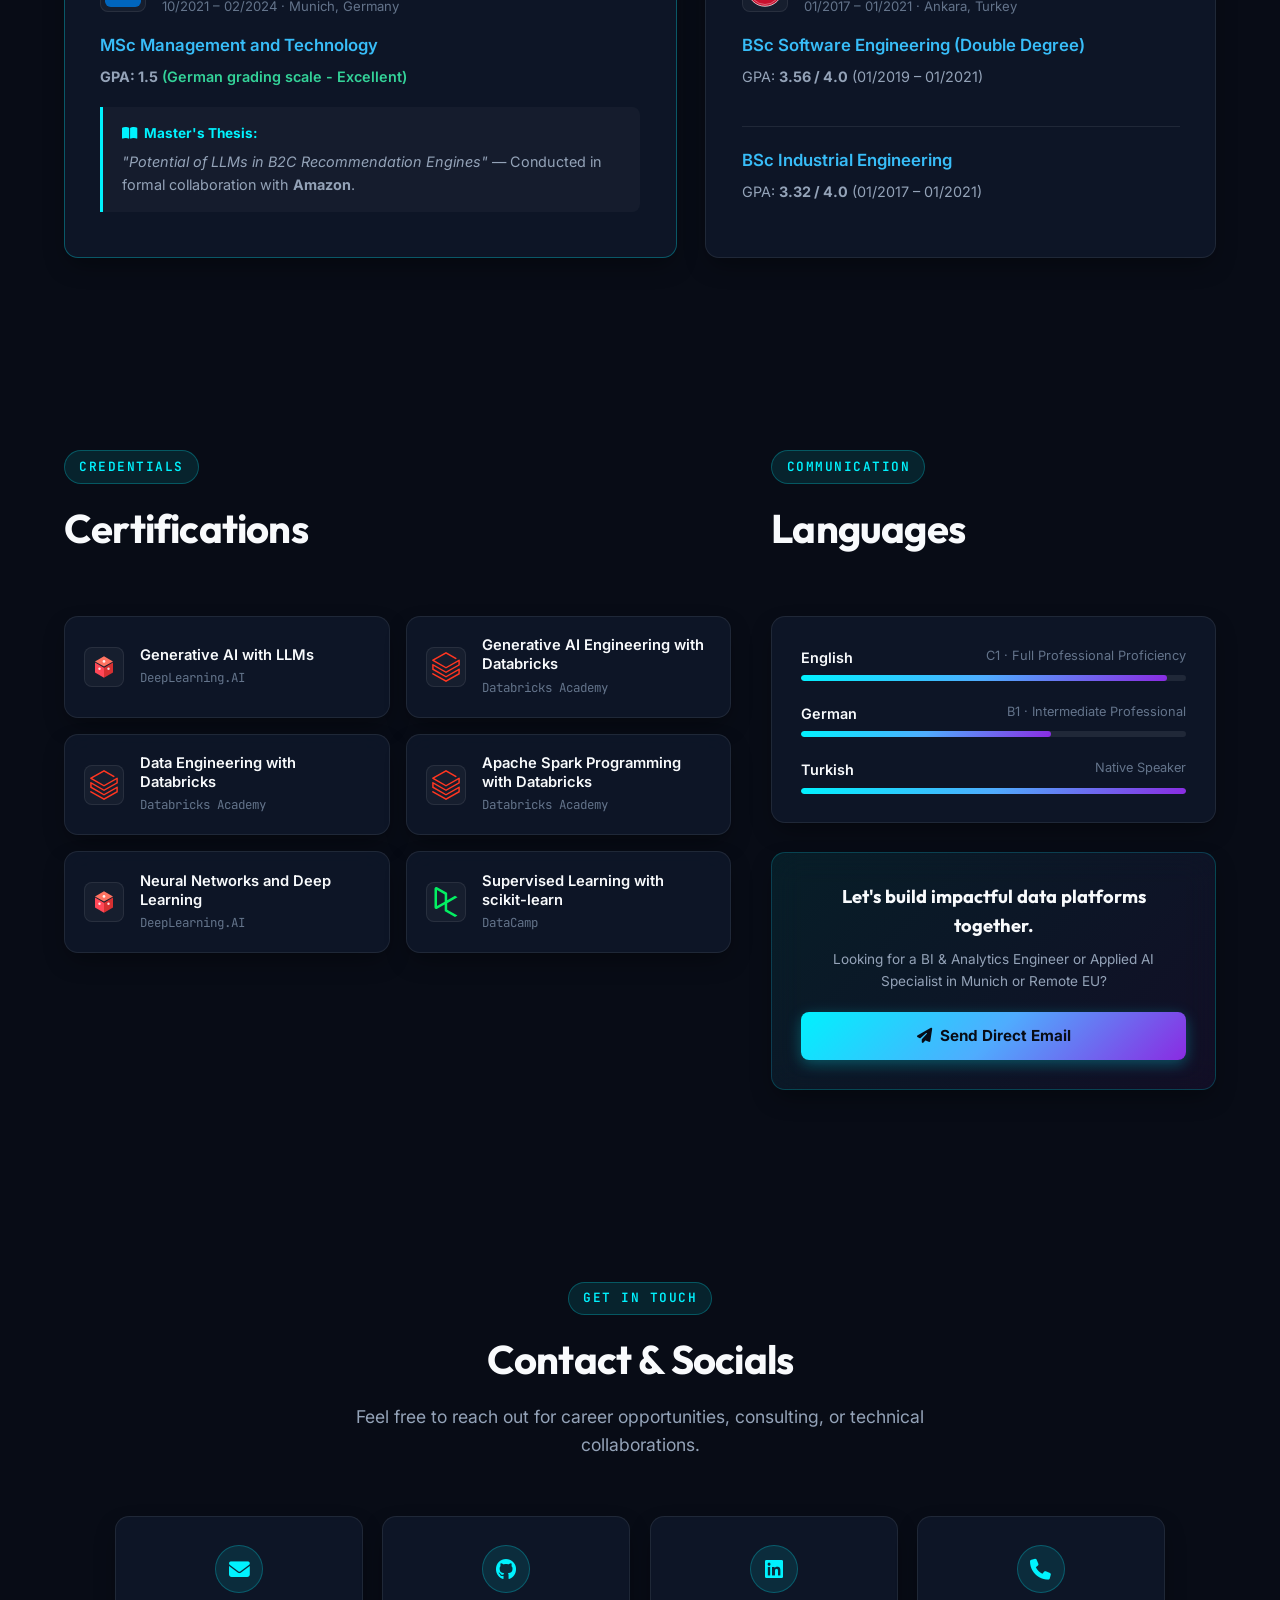
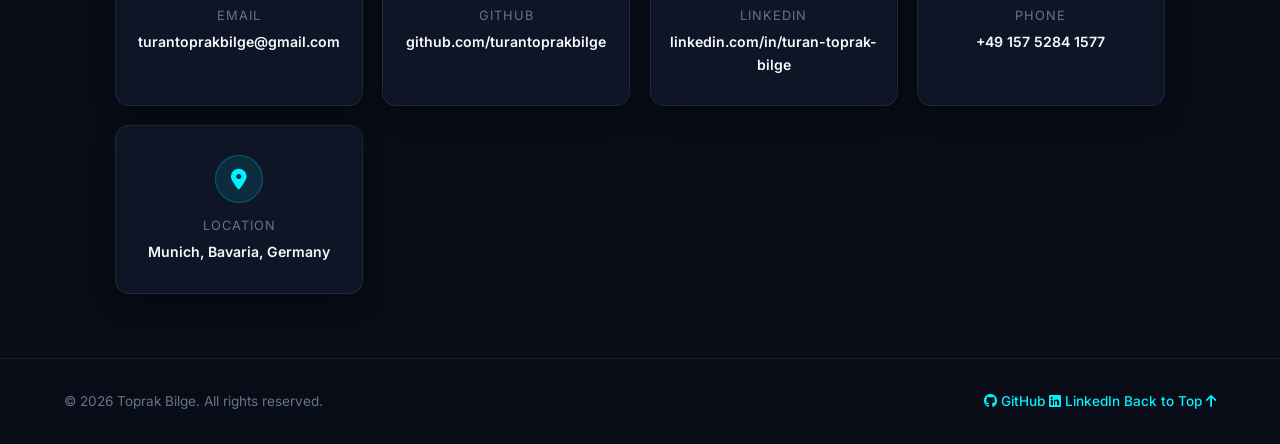
==== commit 6d62a61a: "fix(logos): update official R Project vector and authentic AWS orange smile wordmark" ====
--- a/index.html
+++ b/index.html
@@ -641,7 +641,7 @@
           </div>
 
           <div class="skill-card glass-panel" data-category="languages">
-            <div class="skill-icon"><i class="fa-solid fa-square-root-variable"></i></div>
+            <div class="skill-icon"><img src="assets/logos/r.svg" alt="R Language"></div>
             <div class="skill-name">R (Statistical Computing)</div>
             <span class="skill-level">Data Science</span>
           </div>
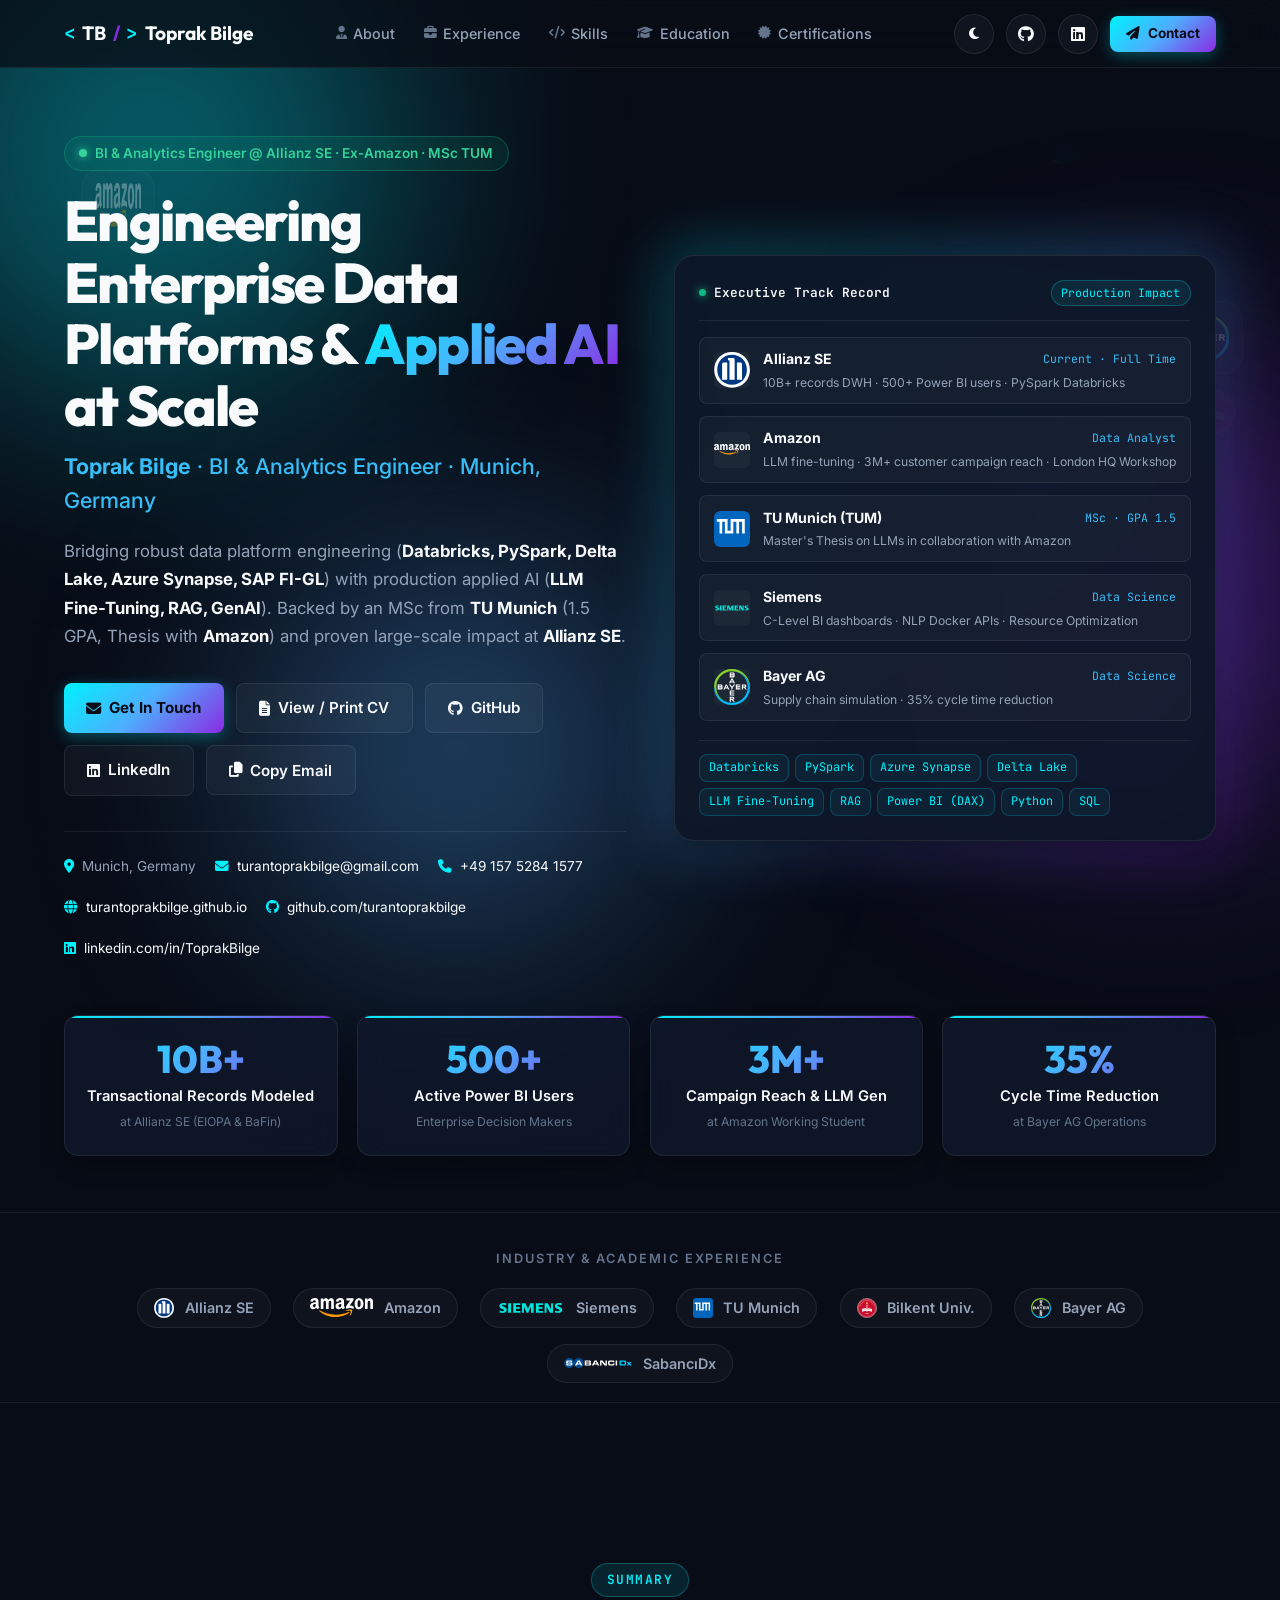
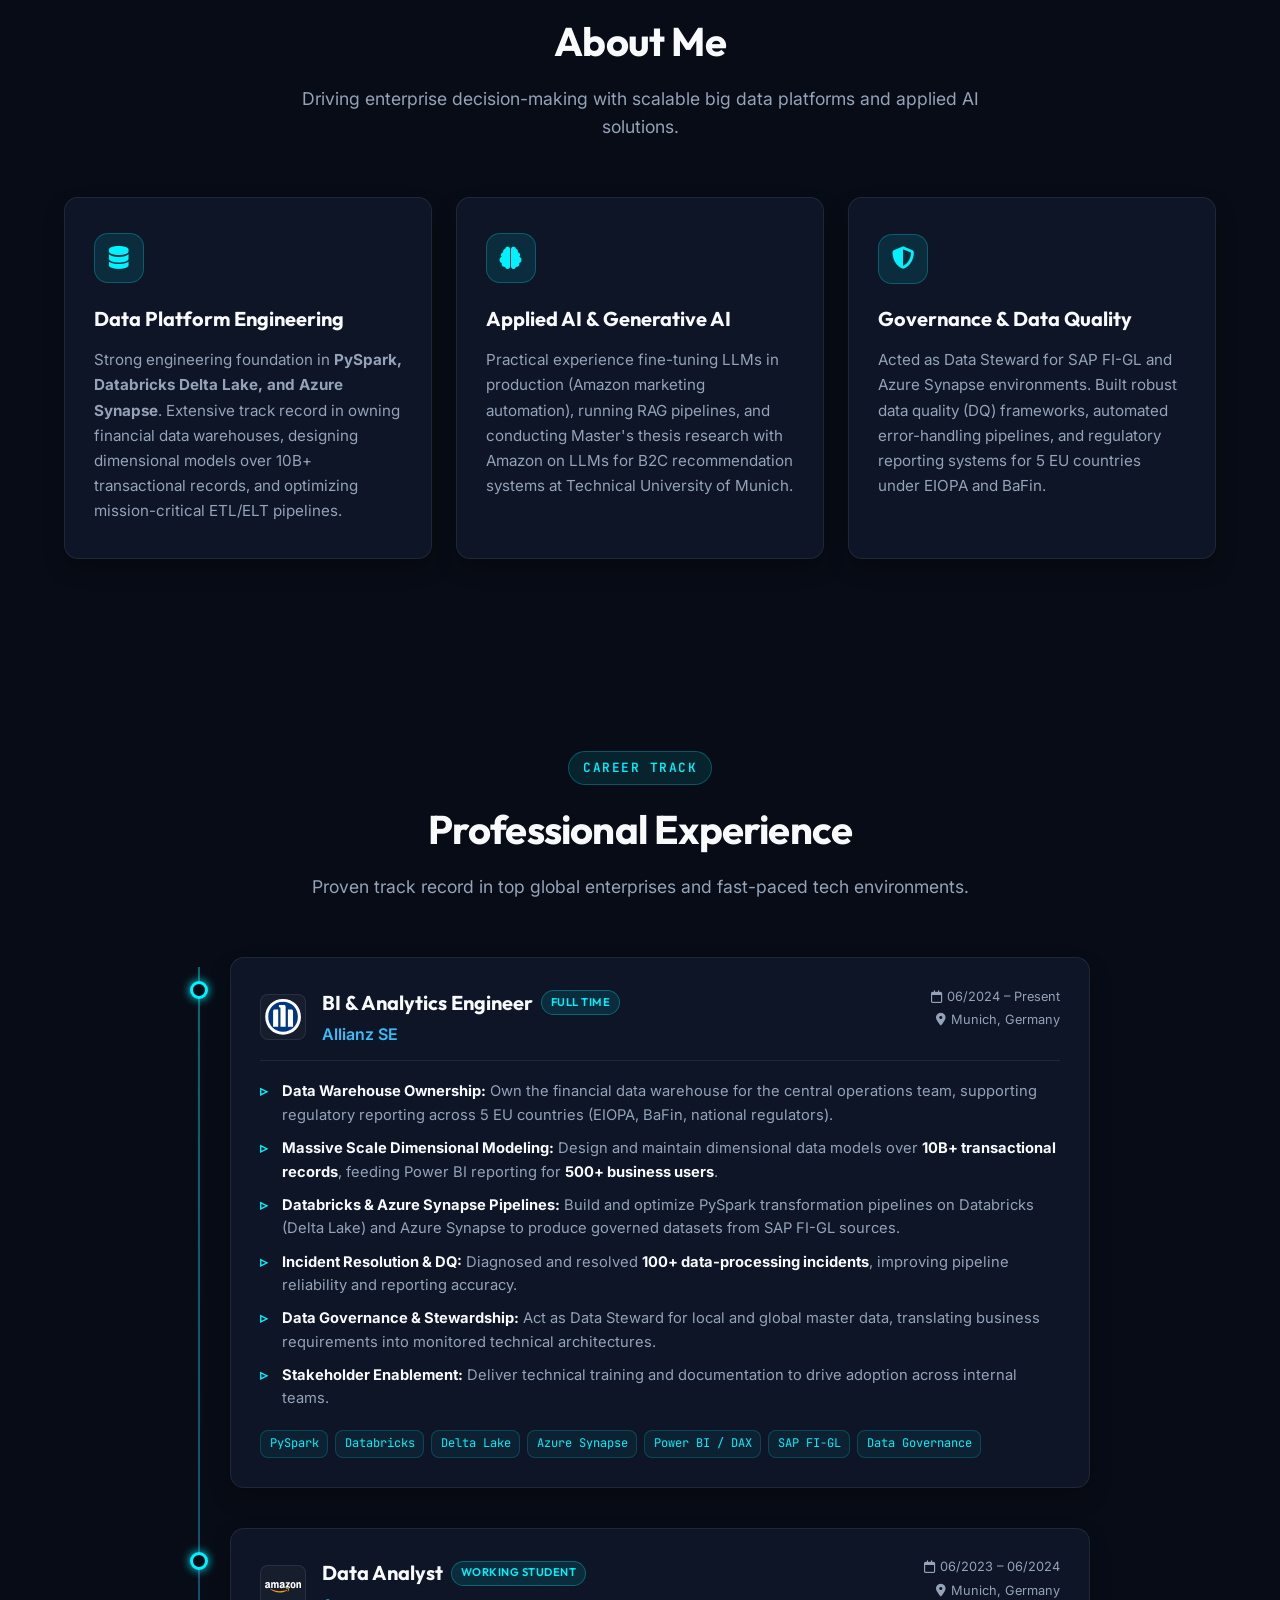
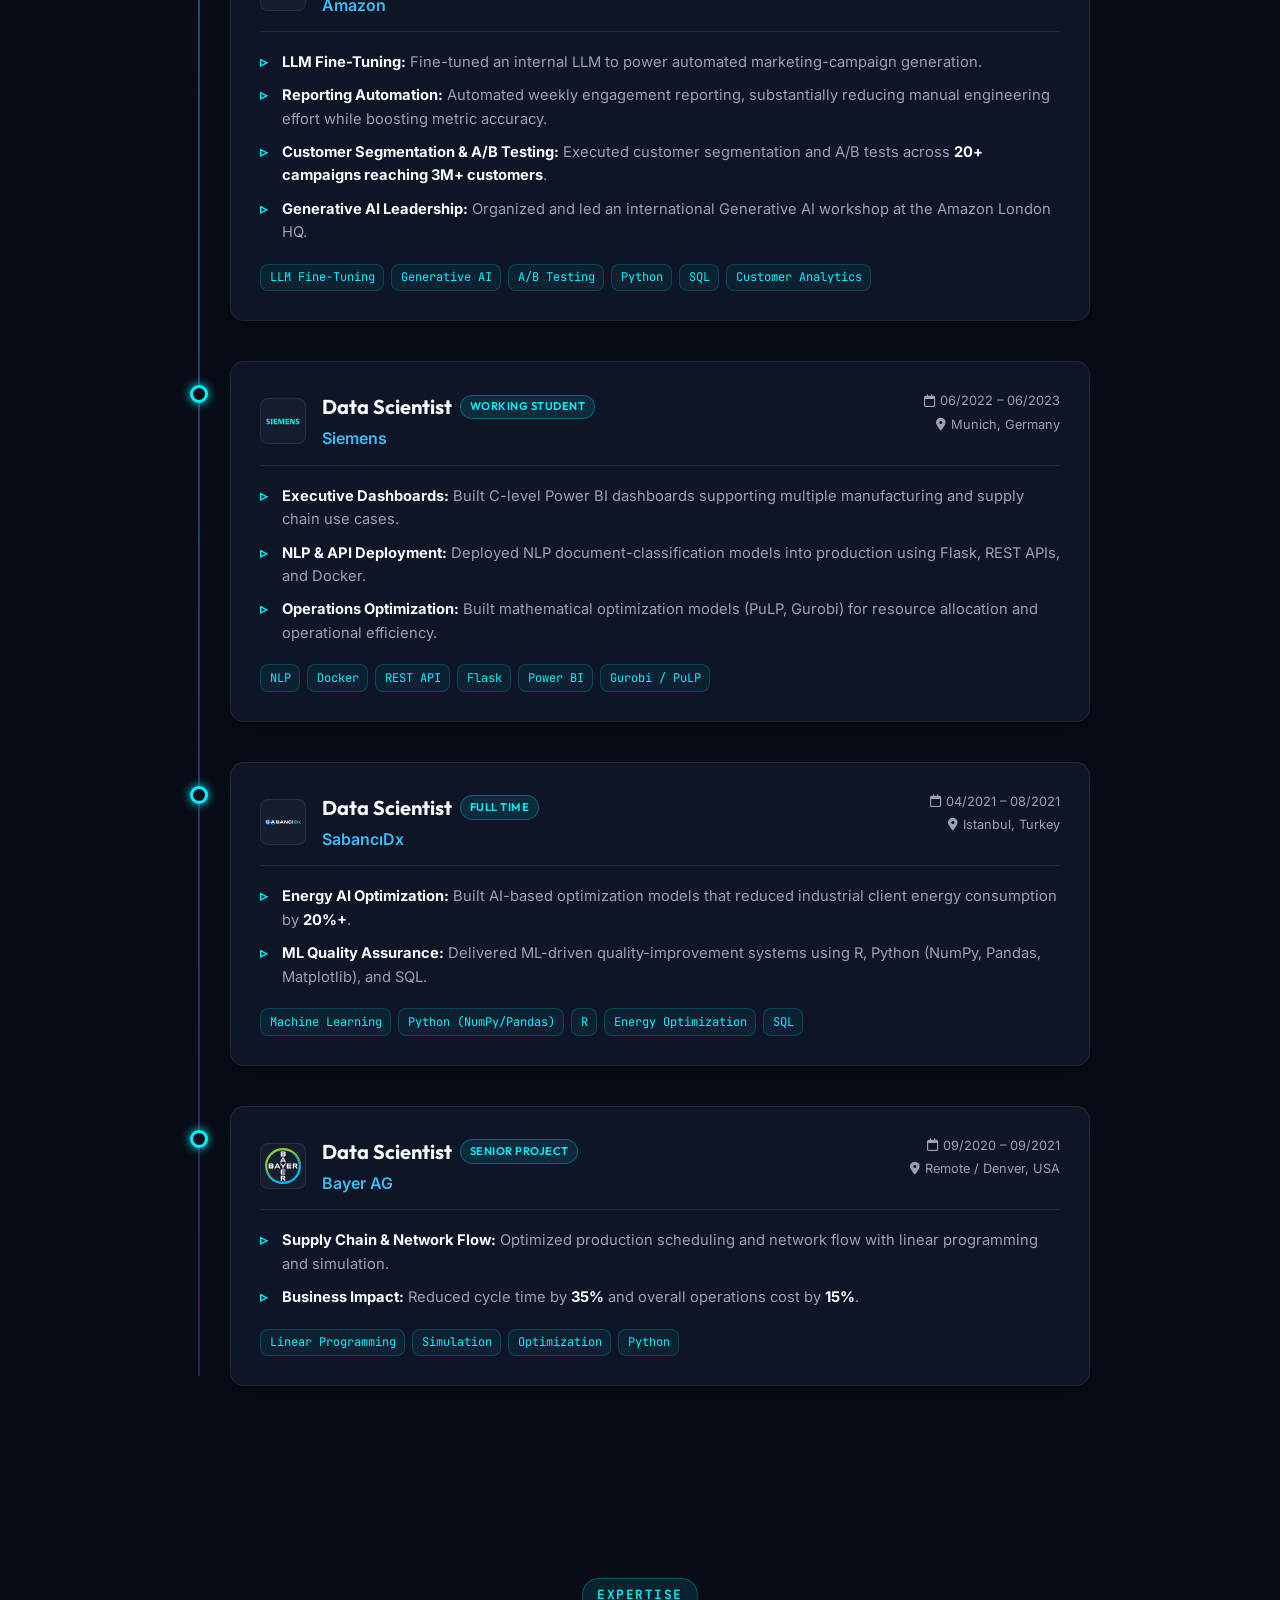
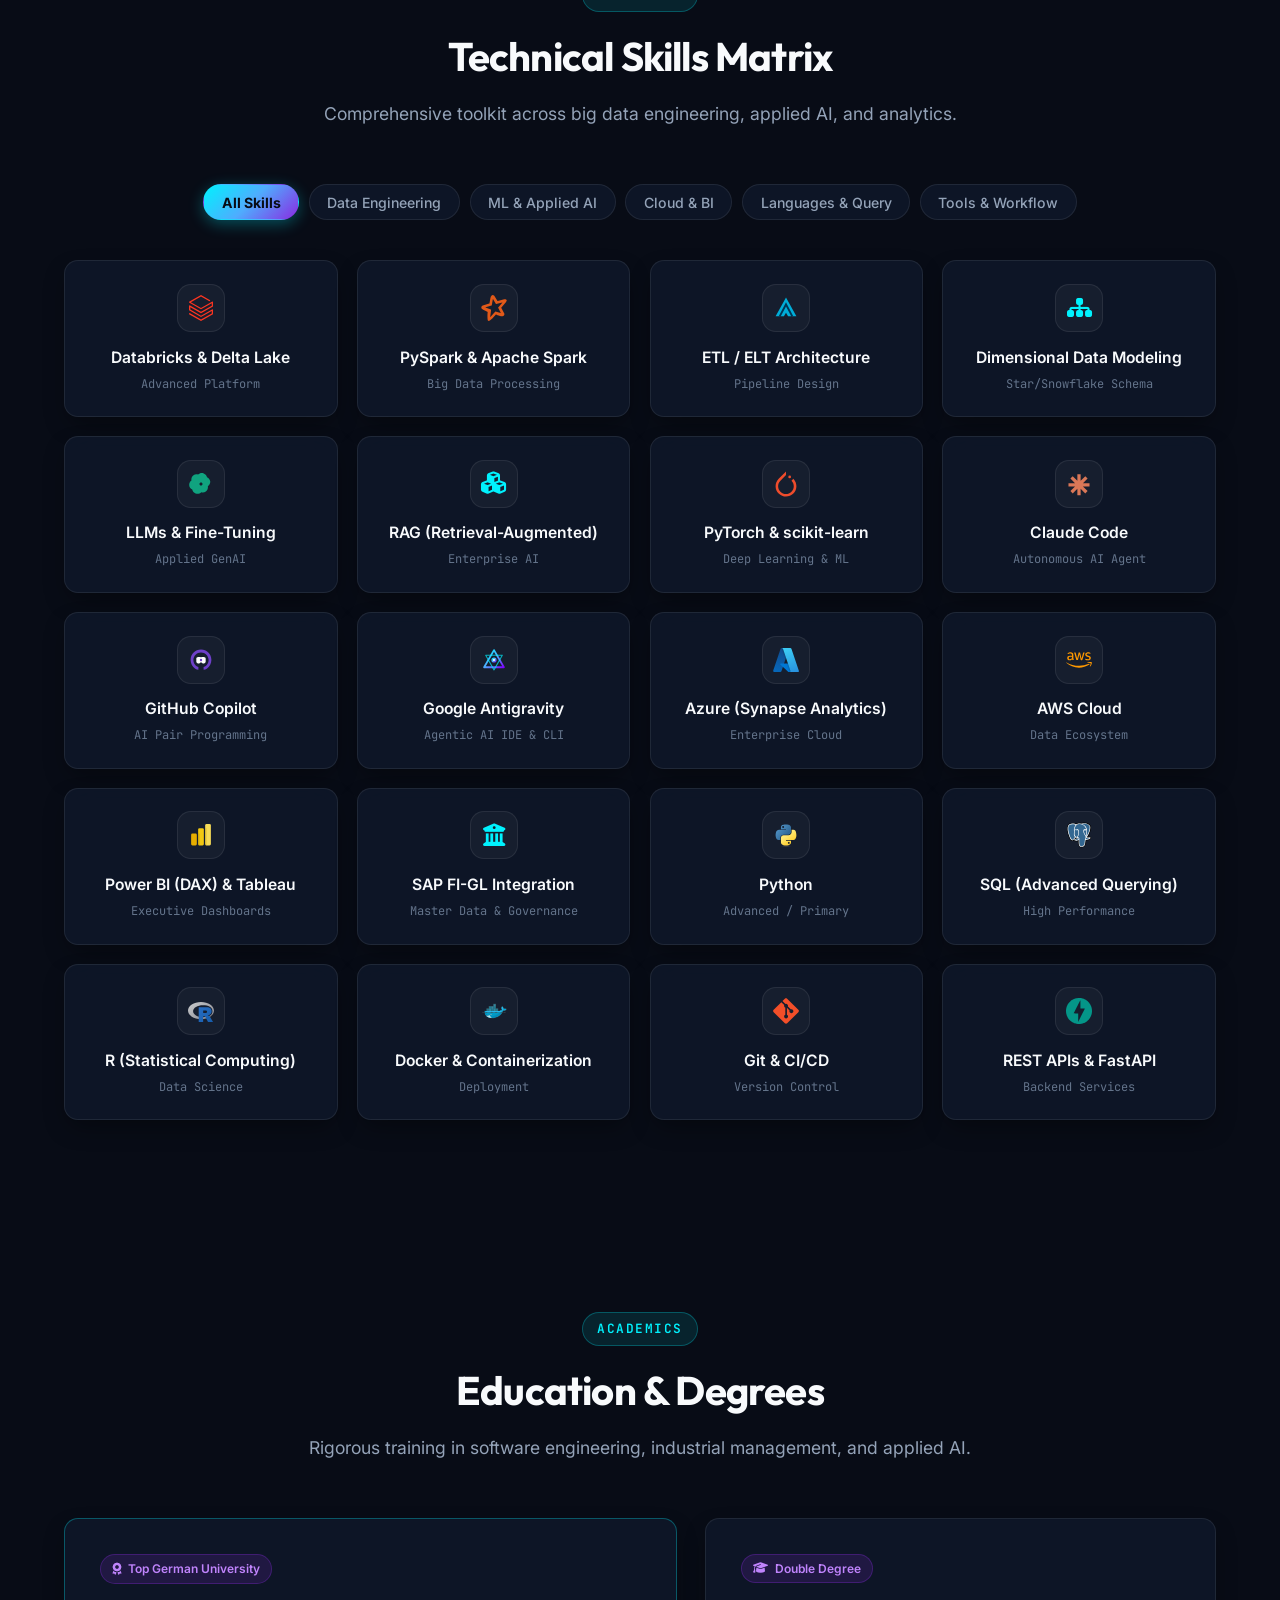
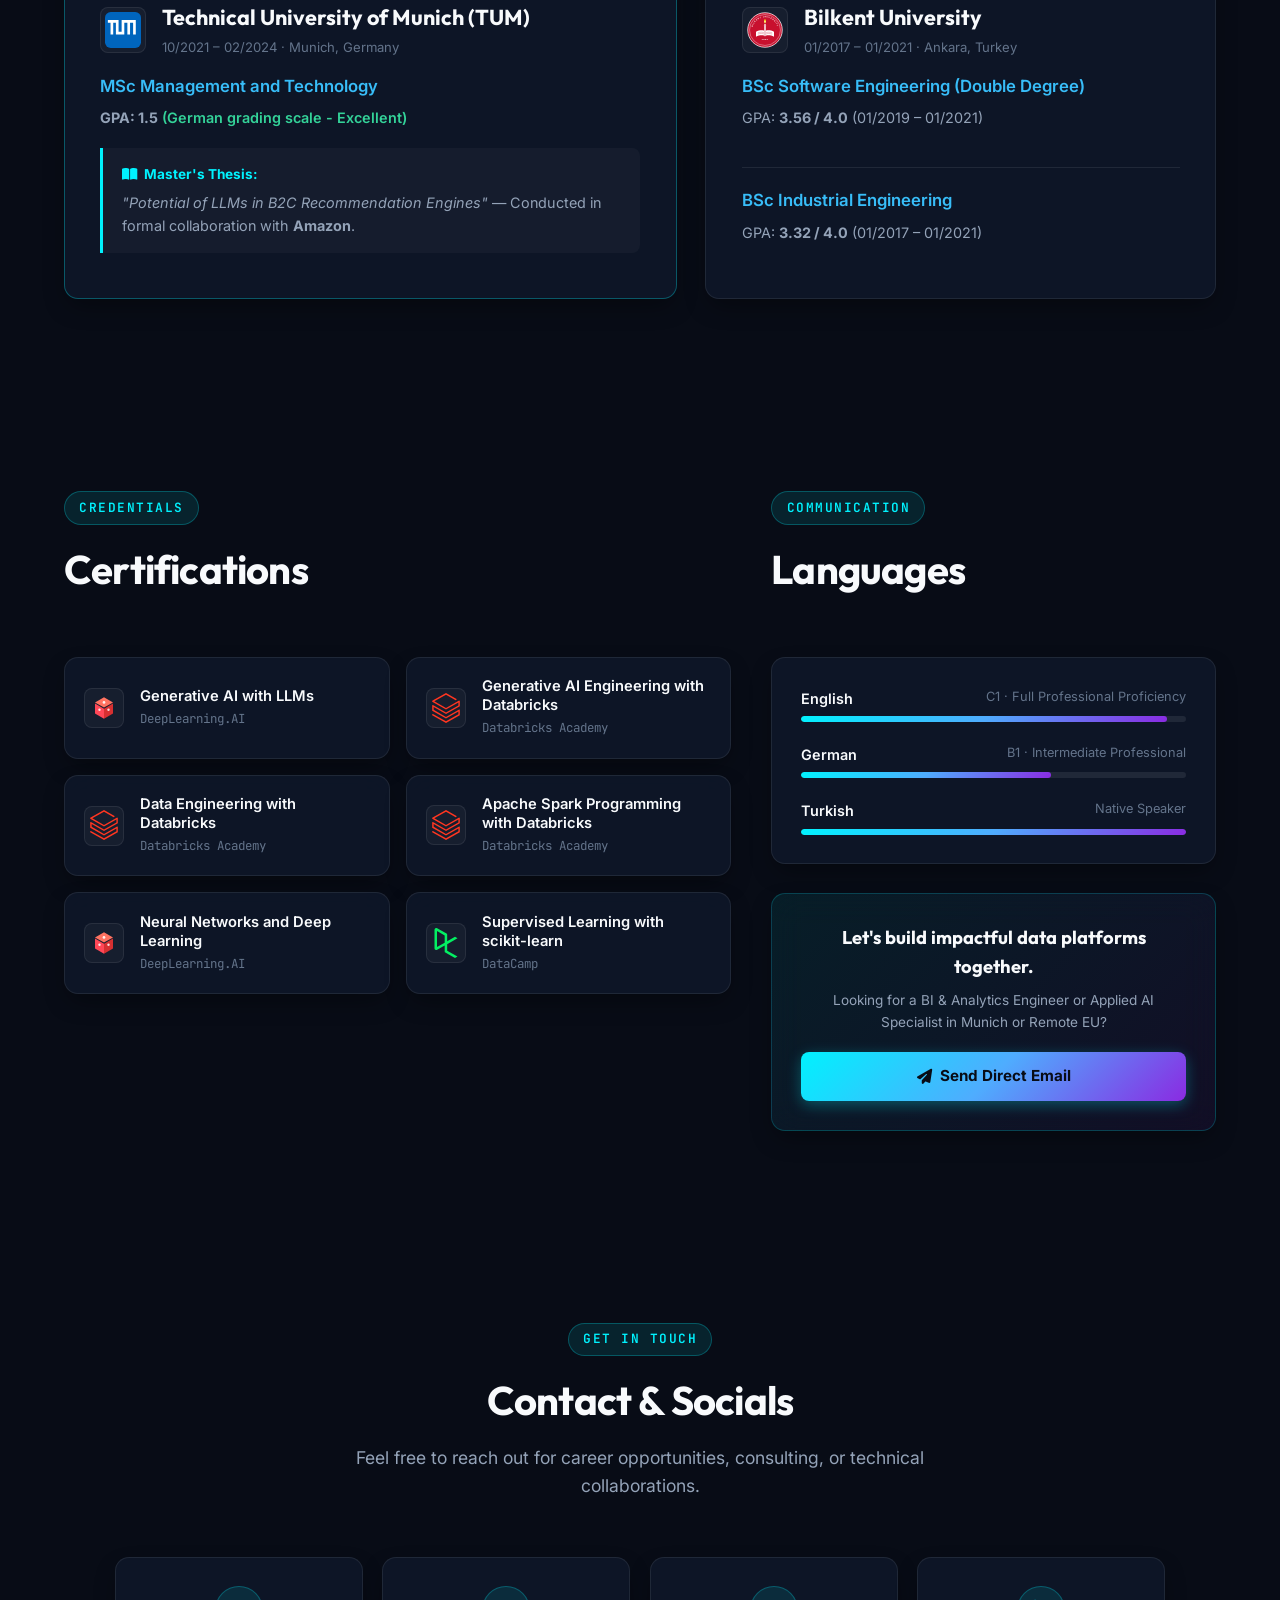
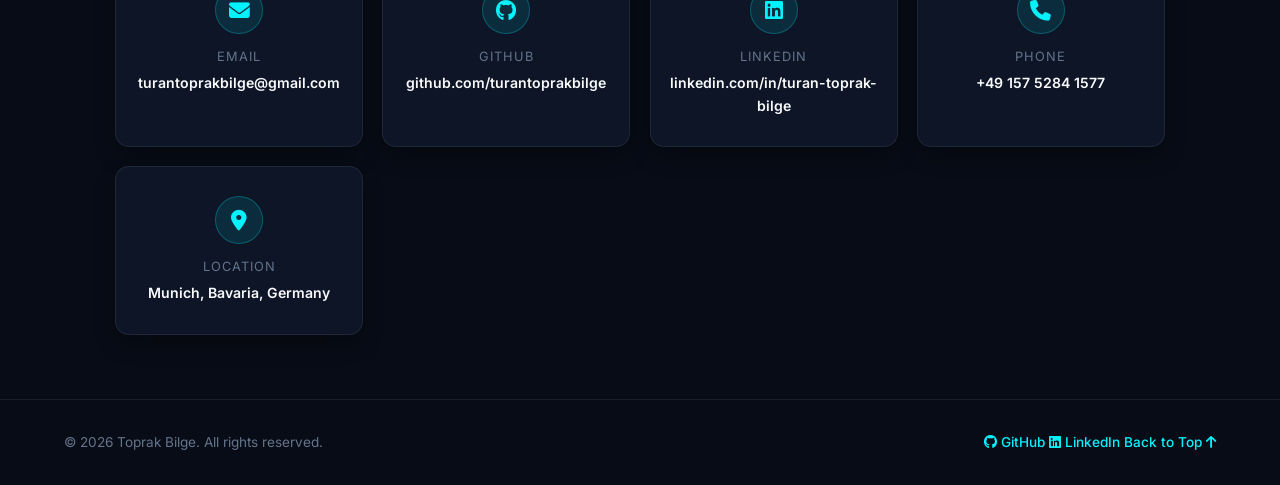
==== commit 898a40ab: "feat(cv): add dedicated printable CV template with website and github repo links, and update hero me" ====
--- a/index.html
+++ b/index.html
@@ -94,9 +94,9 @@
             <a href="mailto:turantoprakbilge@gmail.com" class="btn btn-primary">
               <i class="fa-solid fa-envelope"></i> Get In Touch
             </a>
-            <button onclick="window.print()" class="btn btn-glass" title="Print or Save CV as PDF">
-              <i class="fa-solid fa-file-arrow-down"></i> Print / Save CV
-            </button>
+            <a href="cv.html" target="_blank" class="btn btn-glass" title="View, Print or Download Official CV">
+              <i class="fa-solid fa-file-lines"></i> View / Print CV
+            </a>
             <a href="https://github.com/turantoprakbilge" target="_blank" rel="noopener noreferrer" class="btn btn-glass">
               <i class="fa-brands fa-github"></i> GitHub
             </a>
@@ -113,17 +113,20 @@
             <div class="meta-item">
               <i class="fa-solid fa-location-dot"></i> Munich, Germany
             </div>
-            <div class="meta-item">
+            <a href="mailto:turantoprakbilge@gmail.com" class="meta-item" style="color: inherit; text-decoration: none;">
               <i class="fa-solid fa-envelope"></i> turantoprakbilge@gmail.com
-            </div>
-            <div class="meta-item">
+            </a>
+            <a href="tel:+4915752841577" class="meta-item" style="color: inherit; text-decoration: none;">
               <i class="fa-solid fa-phone"></i> +49 157 5284 1577
-            </div>
+            </a>
+            <a href="https://turantoprakbilge.github.io" target="_blank" rel="noopener noreferrer" class="meta-item" style="color: inherit; text-decoration: none;">
+              <i class="fa-solid fa-globe"></i> turantoprakbilge.github.io
+            </a>
             <a href="https://github.com/turantoprakbilge" target="_blank" rel="noopener noreferrer" class="meta-item" style="color: inherit; text-decoration: none;">
-              <i class="fa-brands fa-github"></i> turantoprakbilge
+              <i class="fa-brands fa-github"></i> github.com/turantoprakbilge
             </a>
             <a href="https://www.linkedin.com/in/turan-toprak-bilge-909b46175/" target="_blank" rel="noopener noreferrer" class="meta-item" style="color: inherit; text-decoration: none;">
-              <i class="fa-brands fa-linkedin"></i> in/turan-toprak-bilge
+              <i class="fa-brands fa-linkedin"></i> linkedin.com/in/ToprakBilge
             </a>
           </div>
         </div>
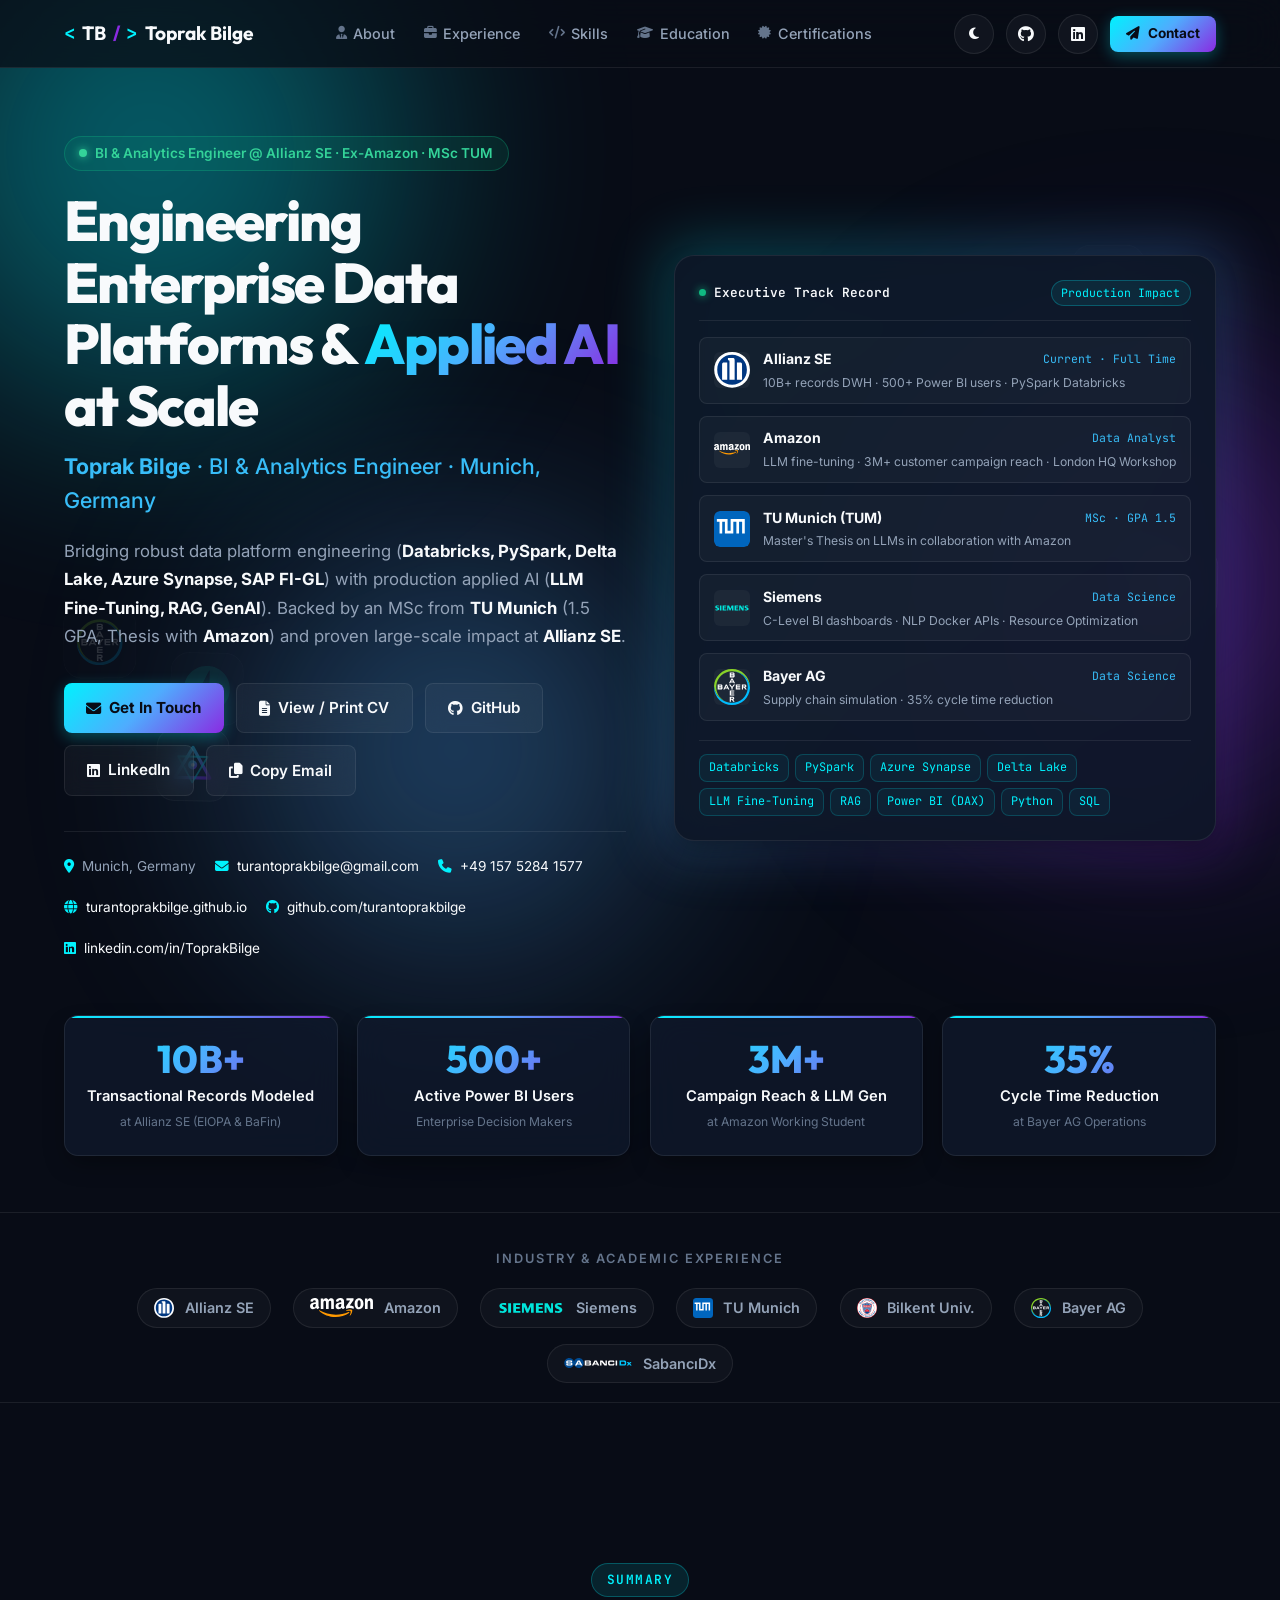
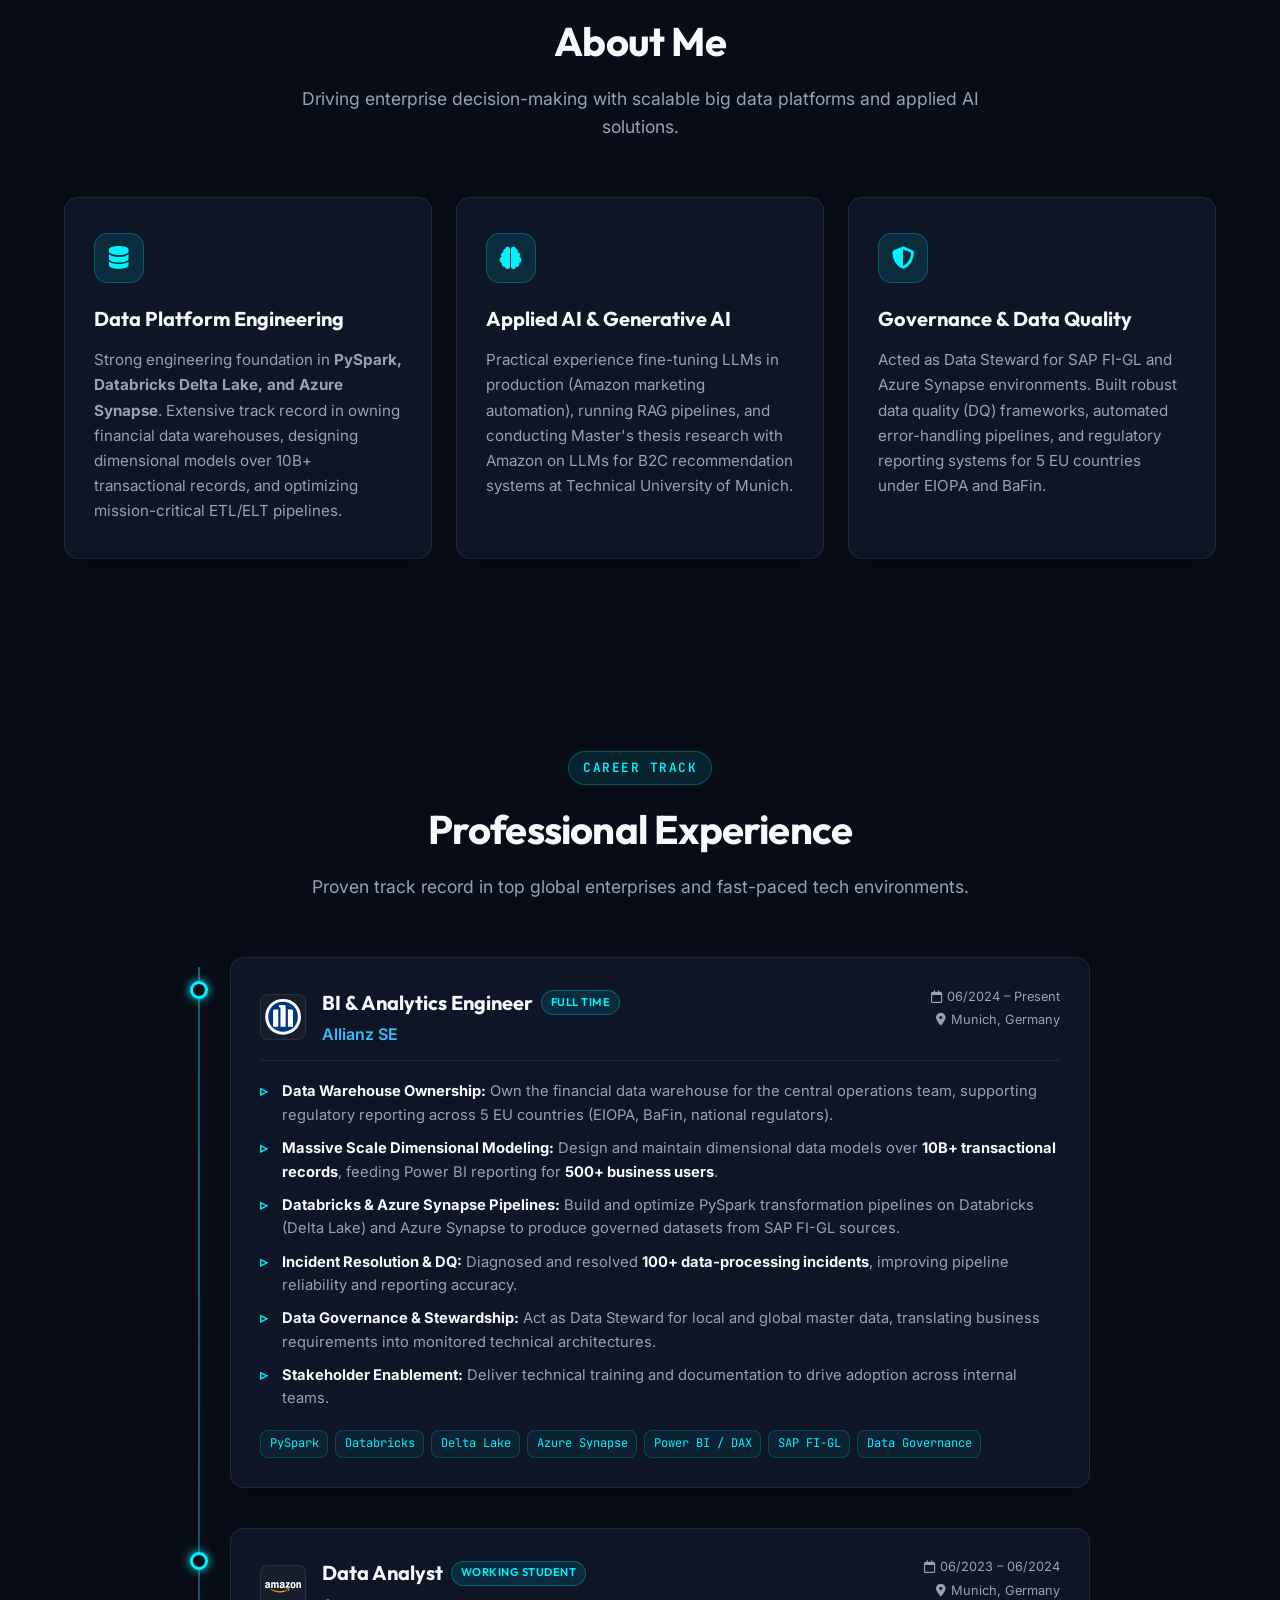
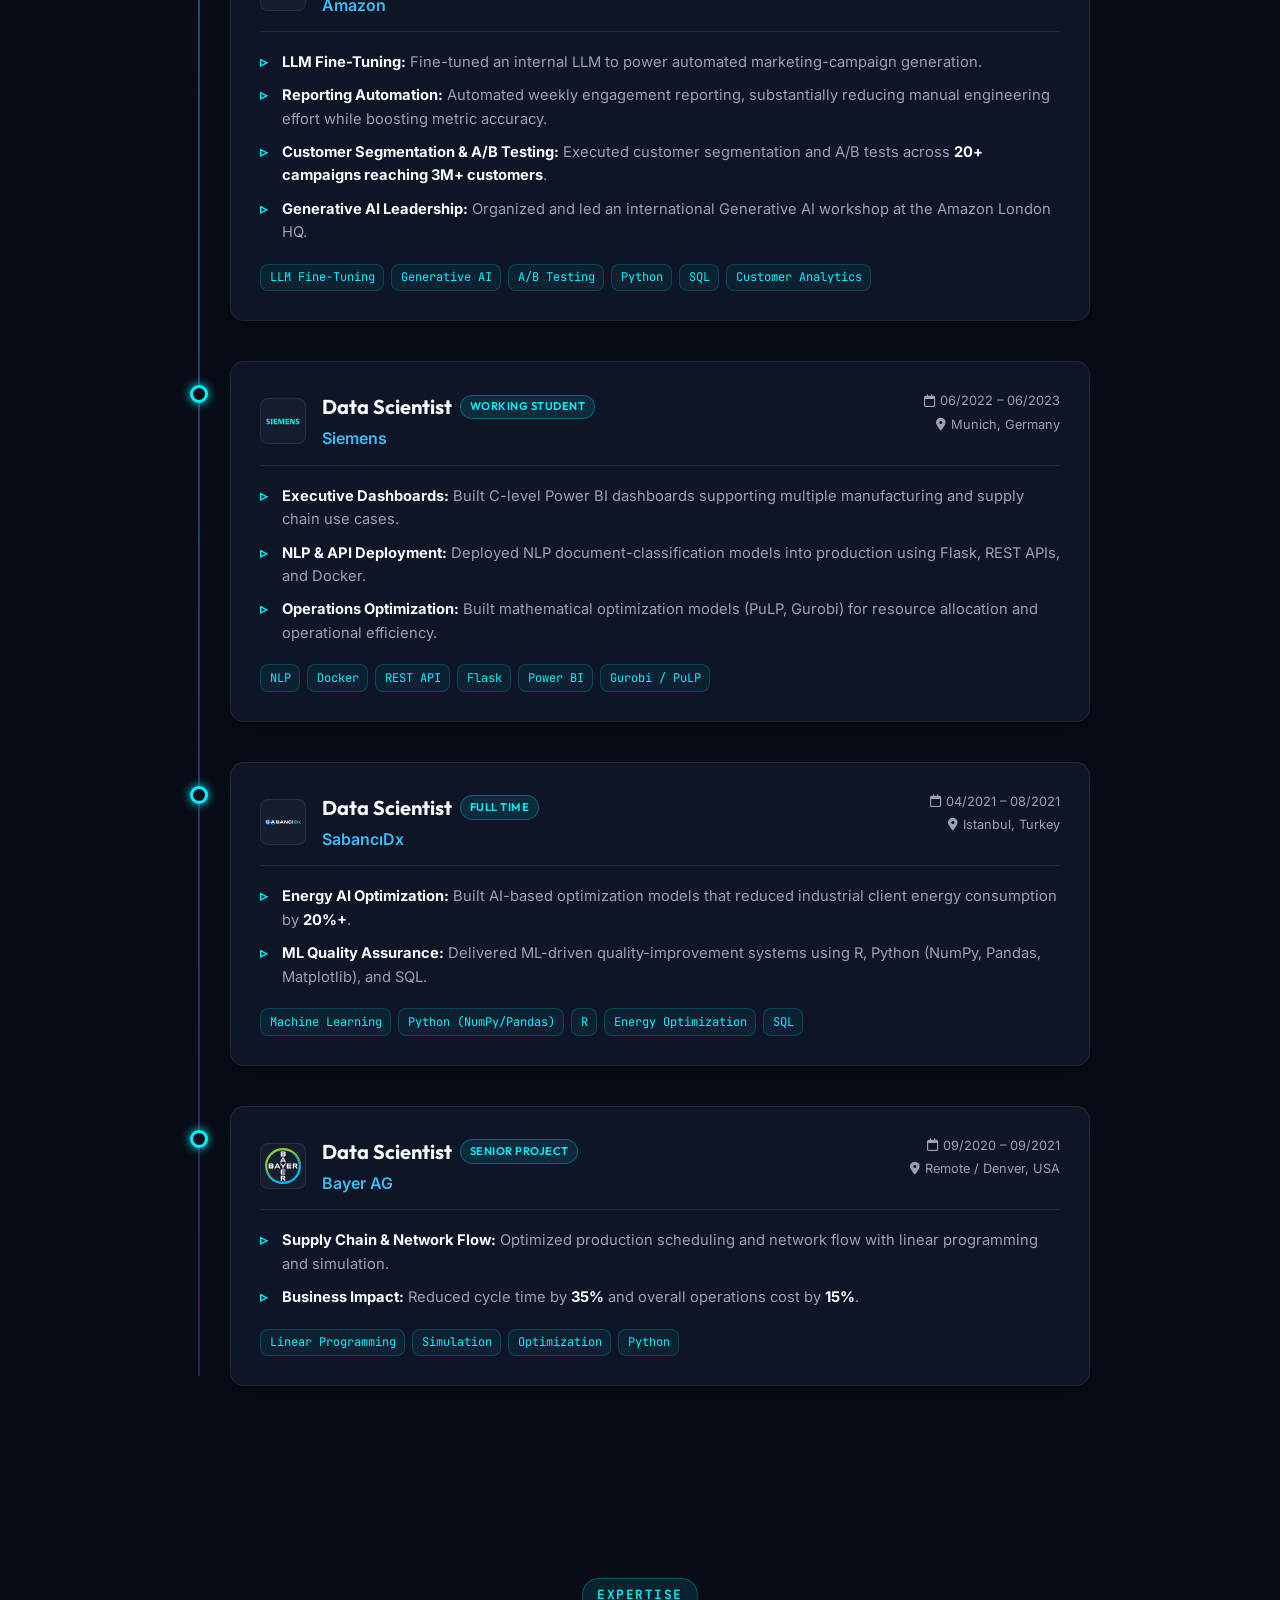
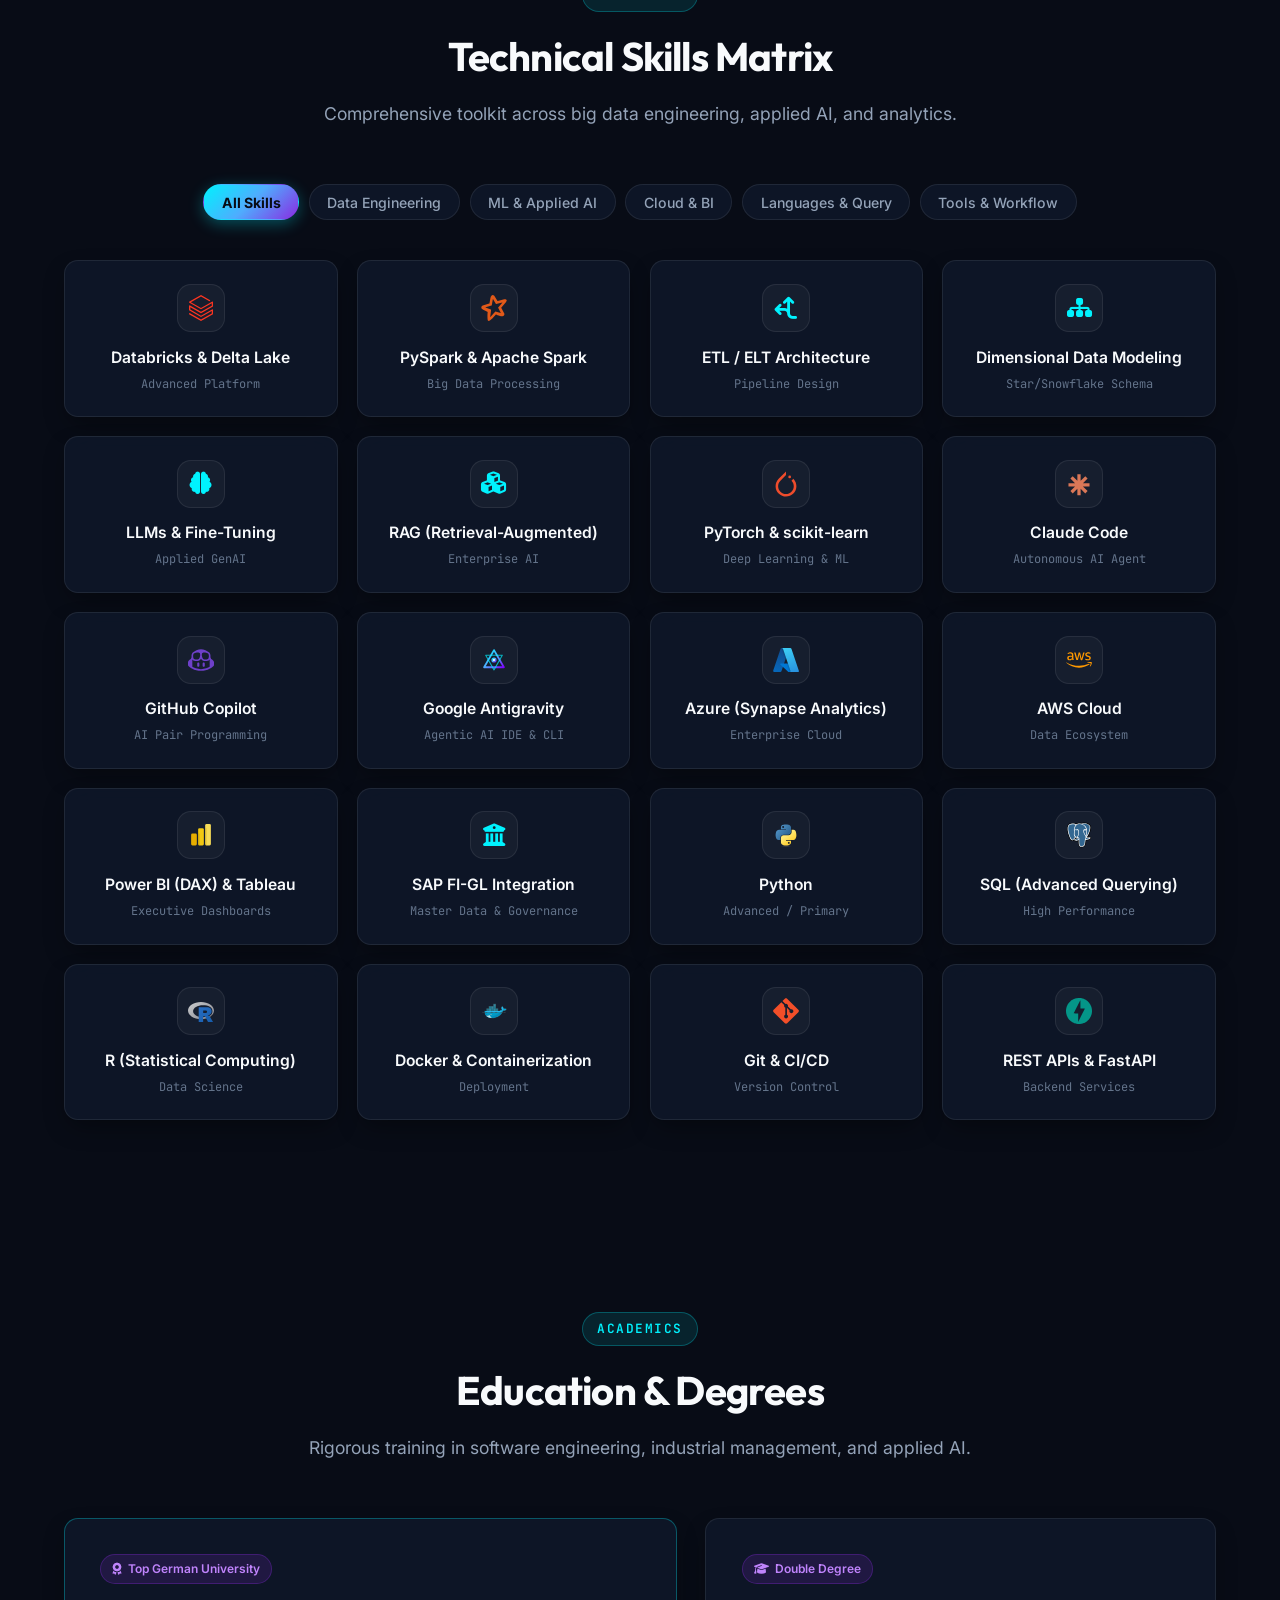
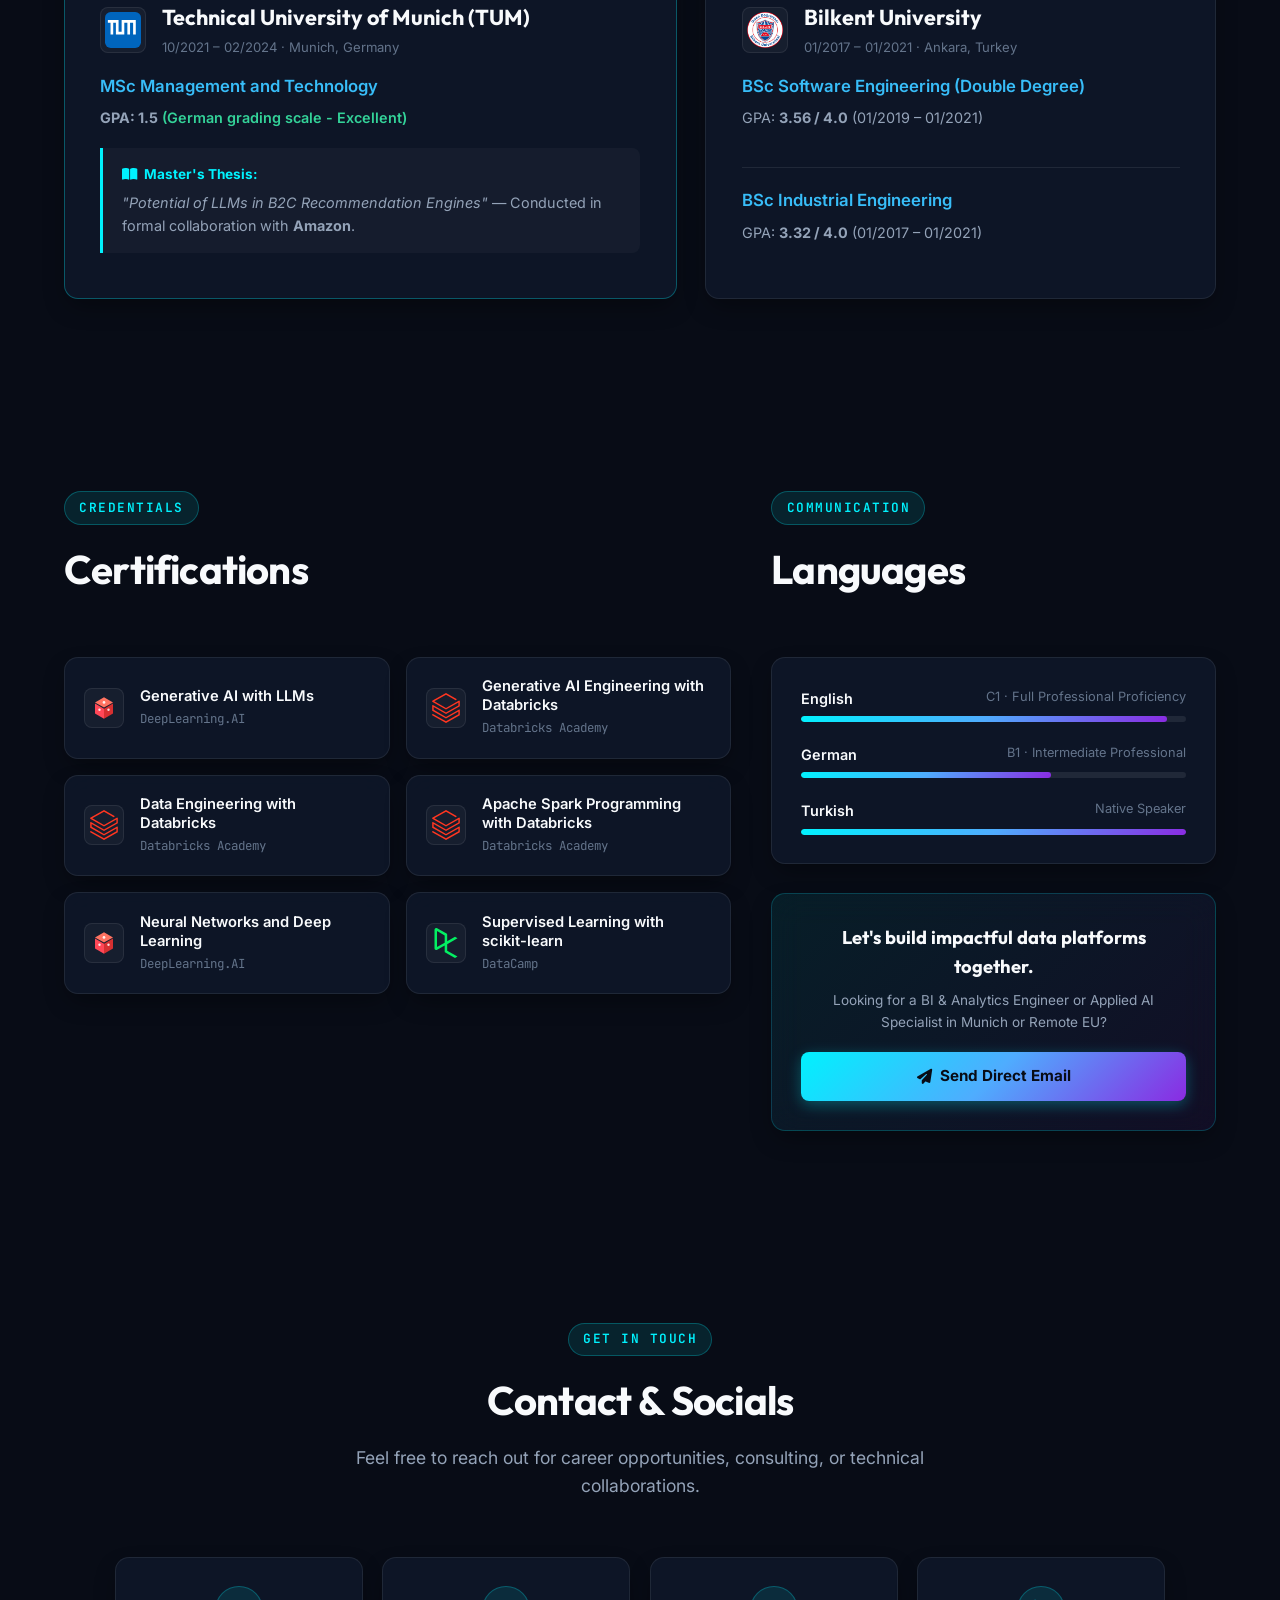
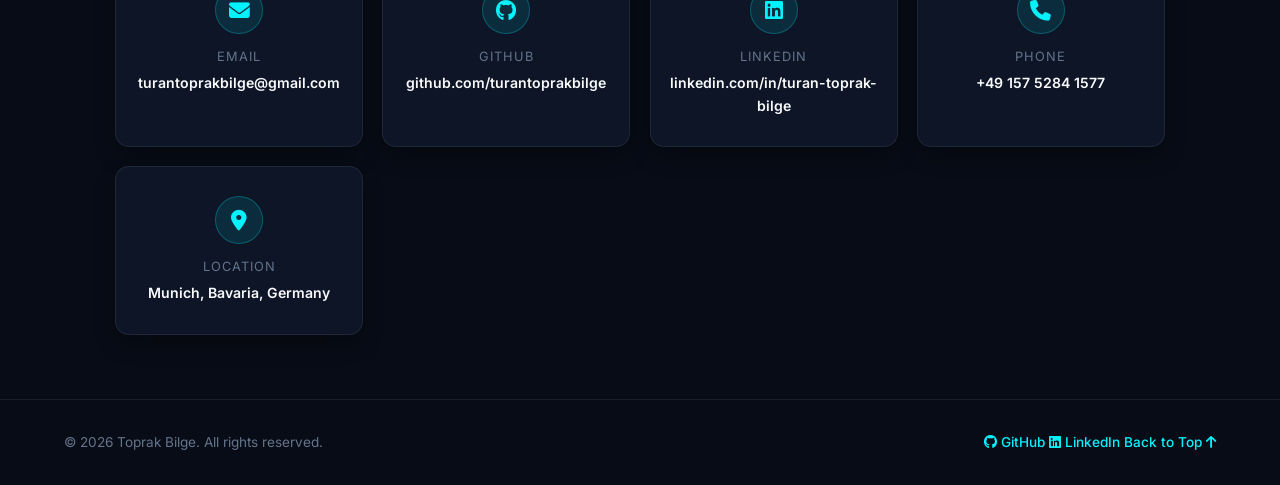
==== commit bd628b62: "style(skills): use clean semantic icons for concepts (LLMs/Fine-Tuning, ETL Architecture) and keep b" ====
--- a/index.html
+++ b/index.html
@@ -557,7 +557,7 @@
           </div>
 
           <div class="skill-card glass-panel" data-category="data-eng">
-            <div class="skill-icon"><img src="assets/logos/deltalake.svg" alt="ETL / ELT Architecture"></div>
+            <div class="skill-icon"><i class="fa-solid fa-arrows-split-up-and-left"></i></div>
             <div class="skill-name">ETL / ELT Architecture</div>
             <span class="skill-level">Pipeline Design</span>
           </div>
@@ -570,7 +570,7 @@
 
           <!-- ML & AI -->
           <div class="skill-card glass-panel" data-category="ai-ml">
-            <div class="skill-icon"><img src="assets/logos/openai.svg" alt="LLMs & Fine-Tuning"></div>
+            <div class="skill-icon"><i class="fa-solid fa-brain"></i></div>
             <div class="skill-name">LLMs & Fine-Tuning</div>
             <span class="skill-level">Applied GenAI</span>
           </div>
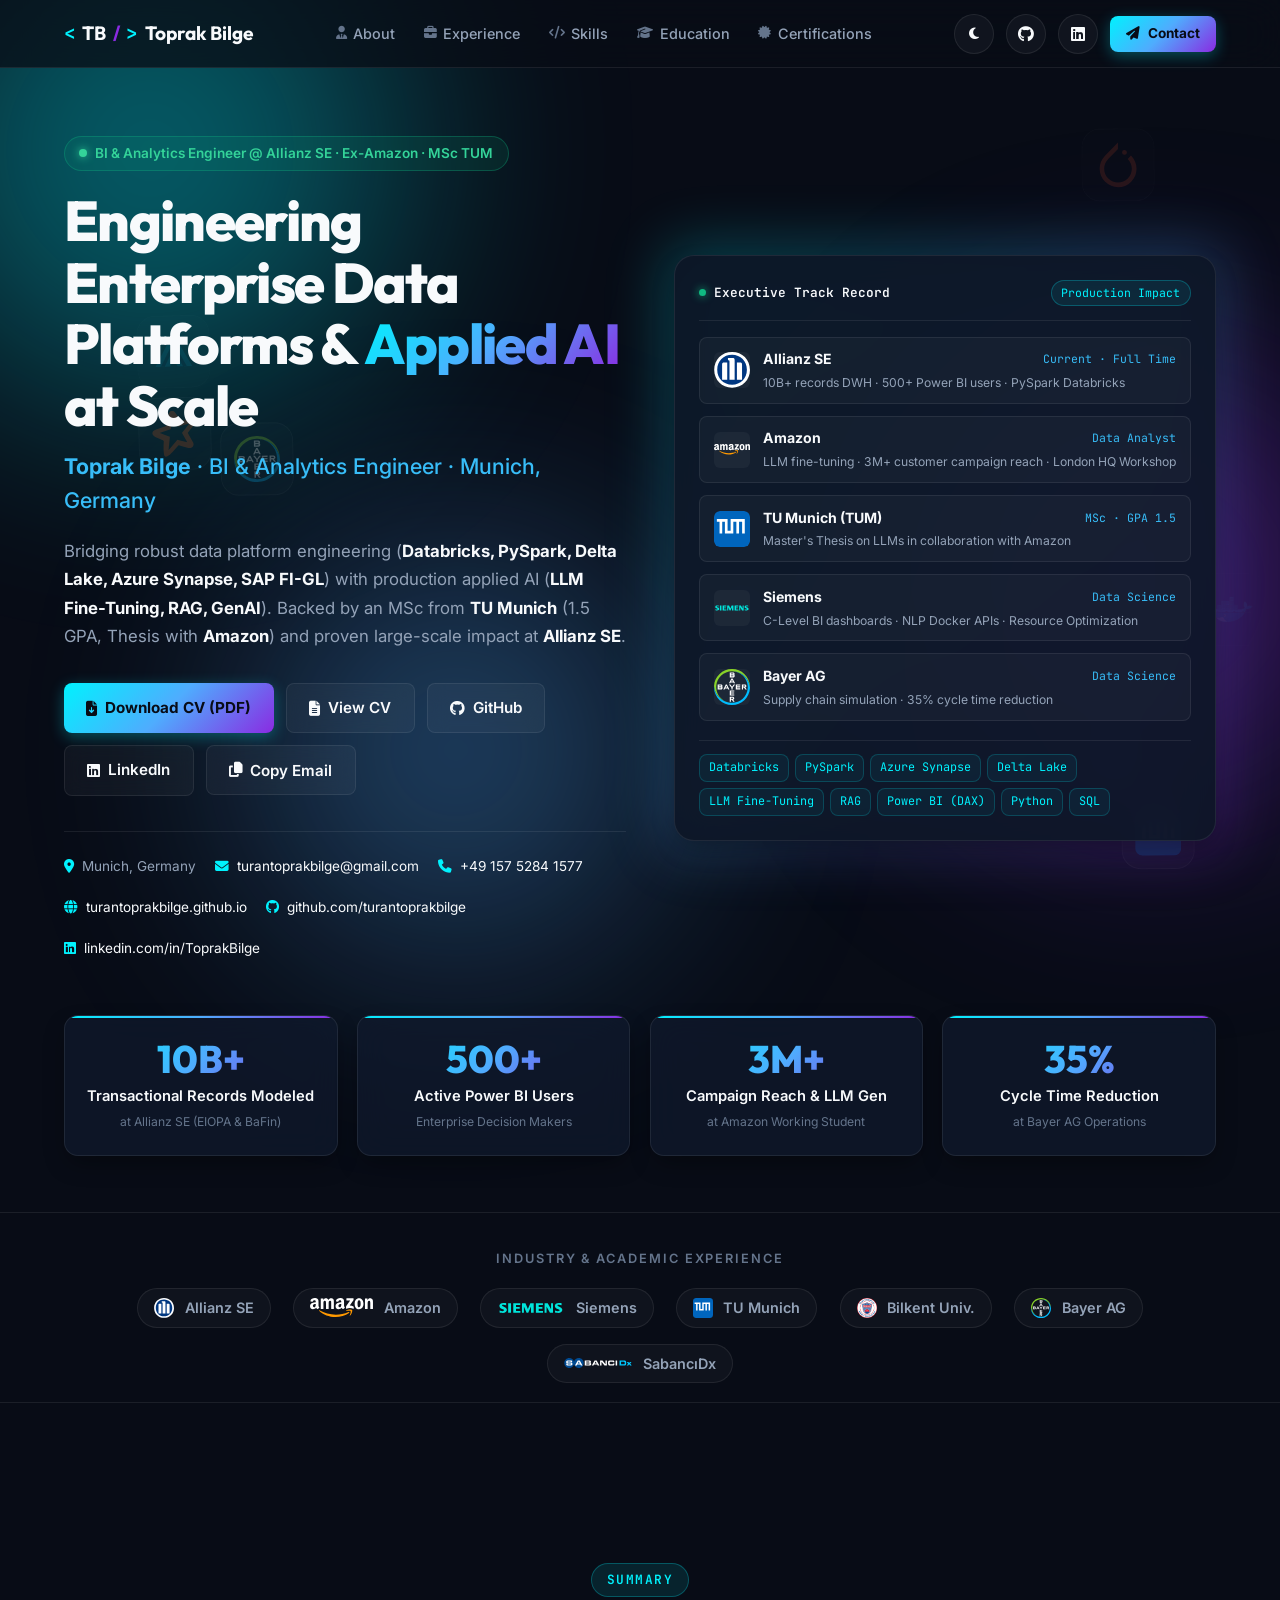
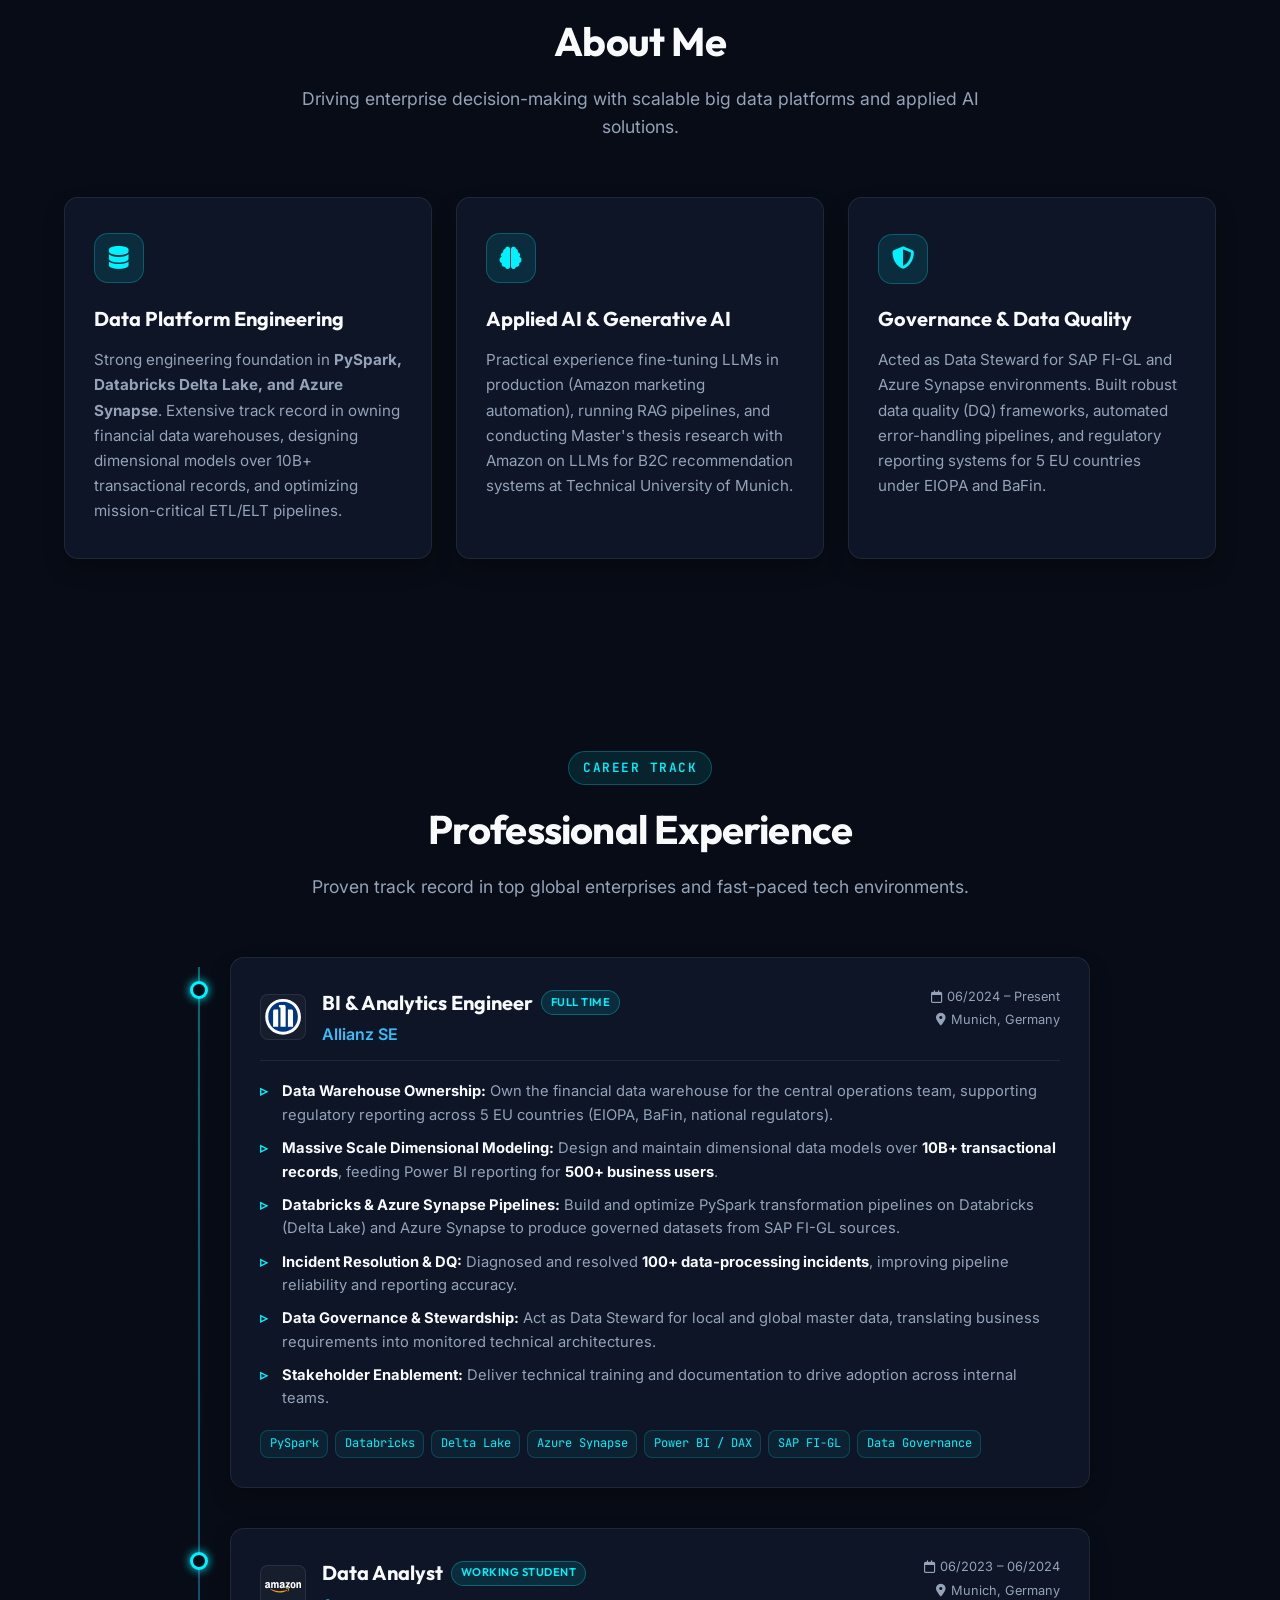
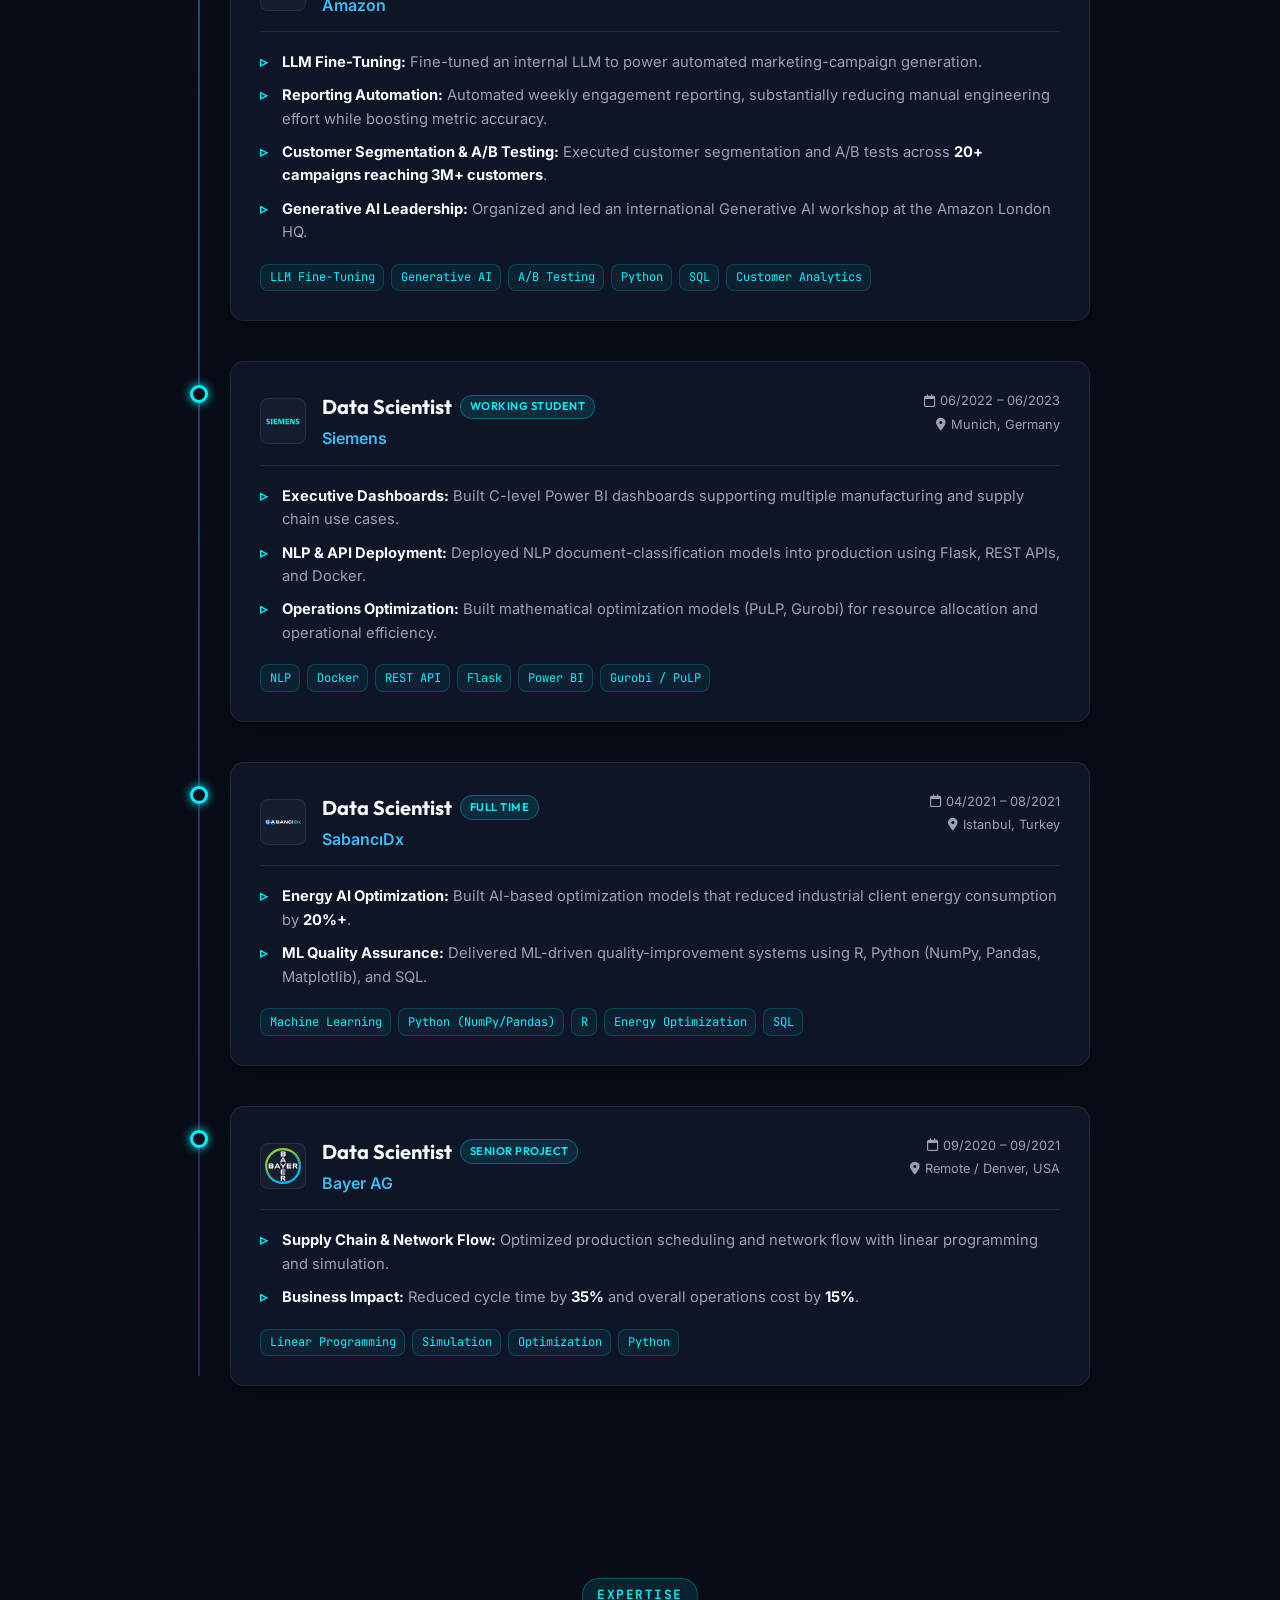
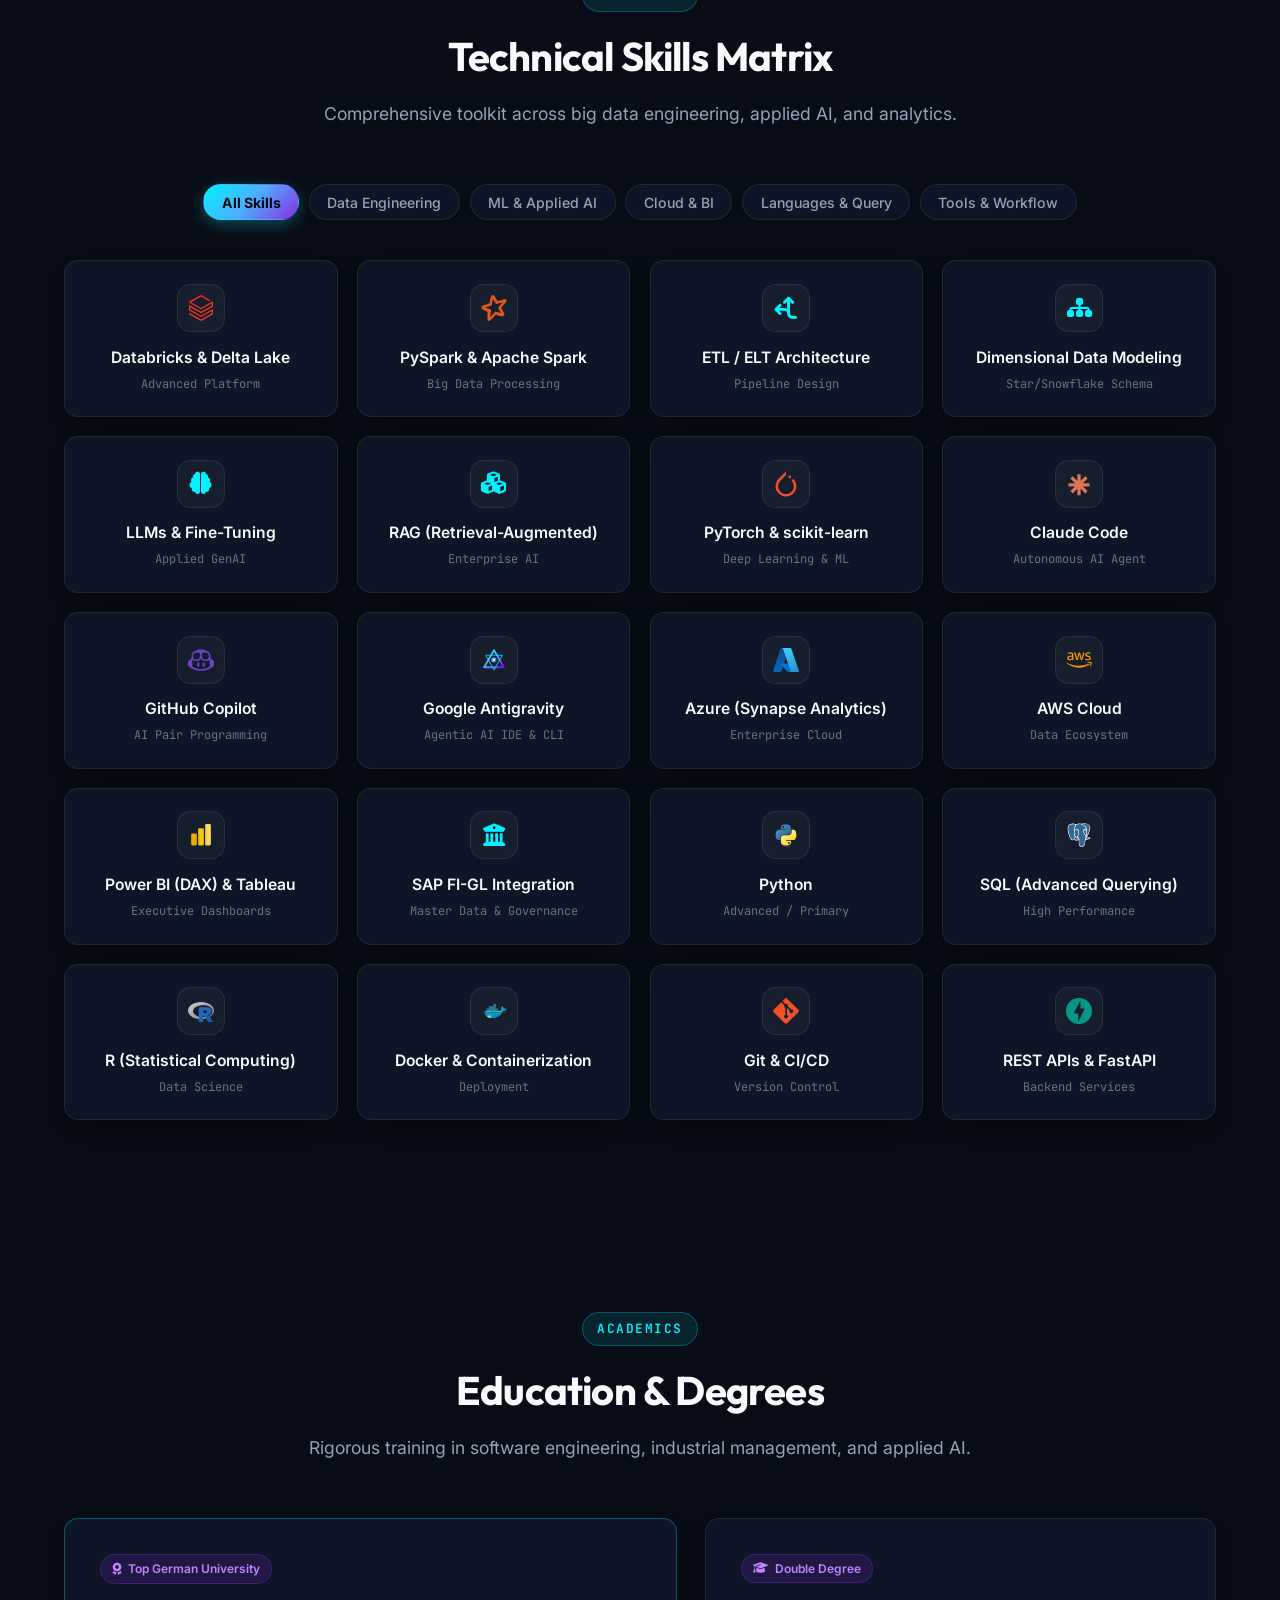
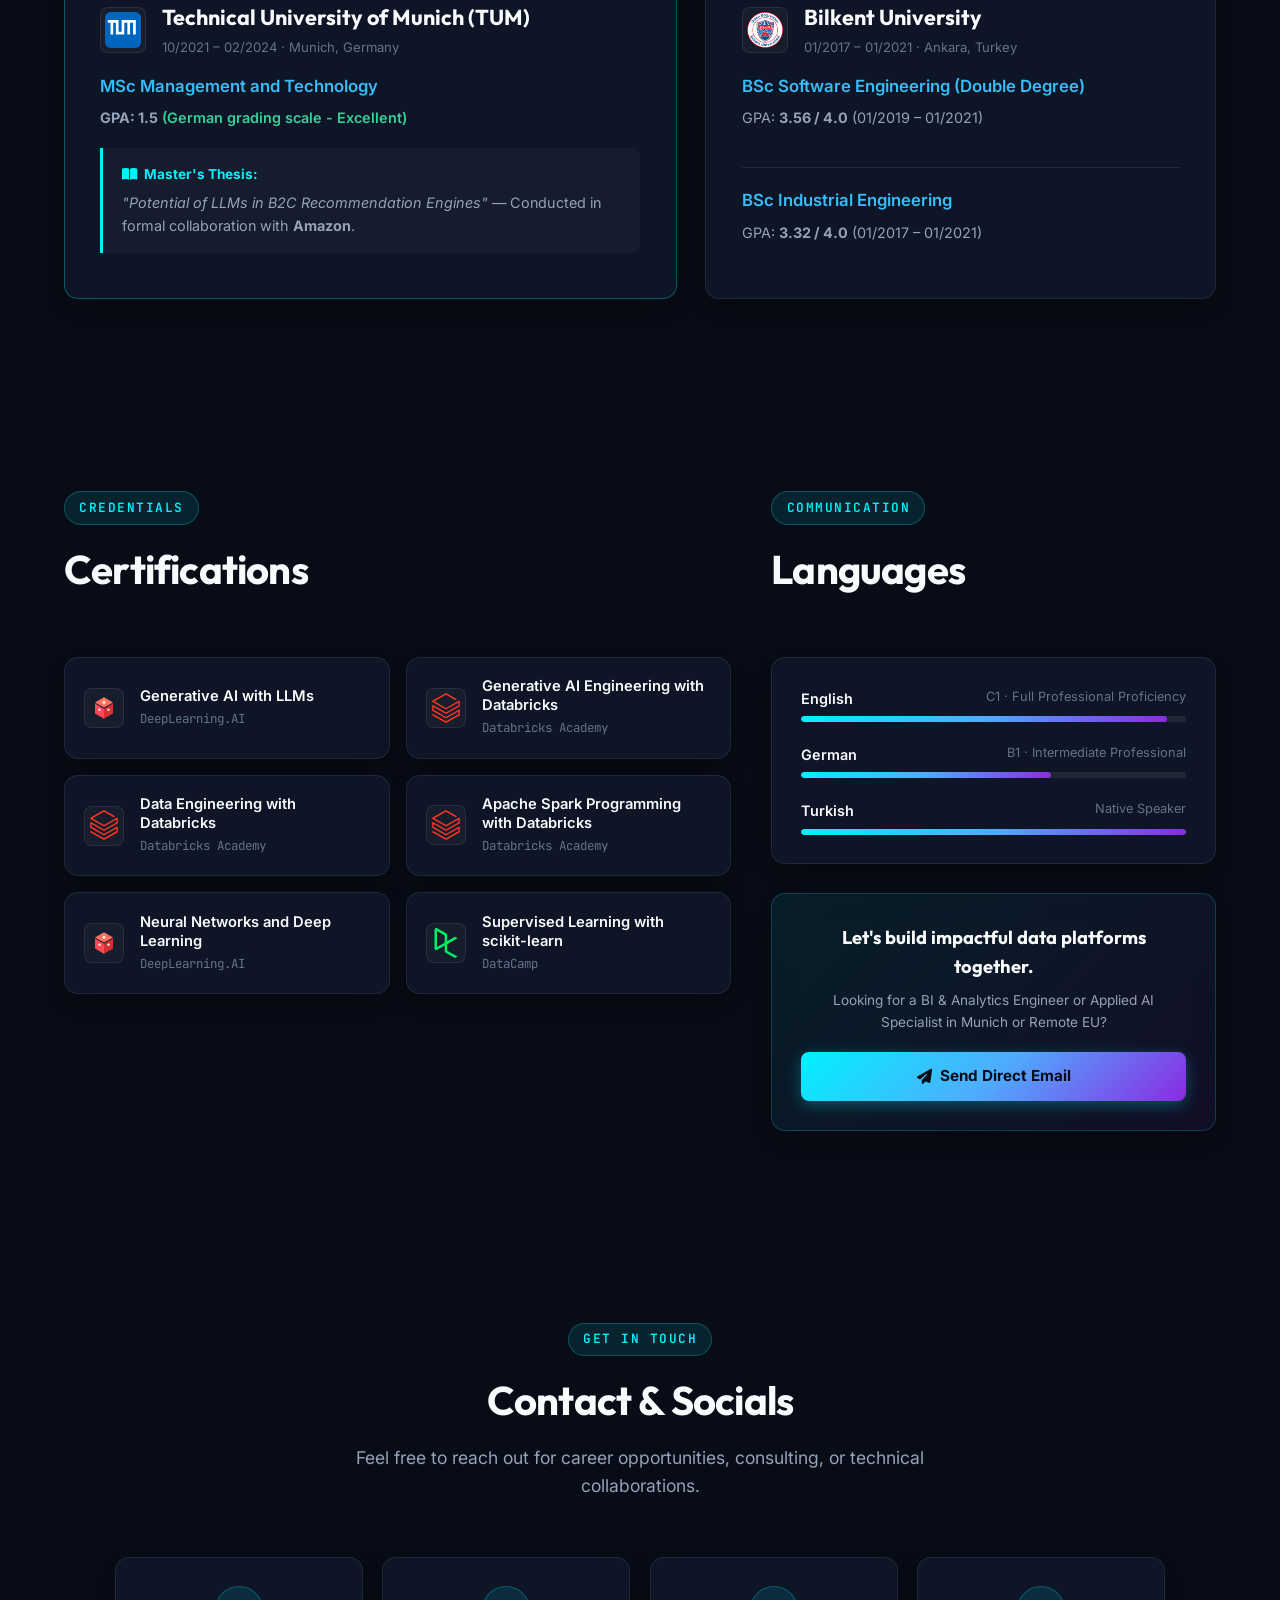
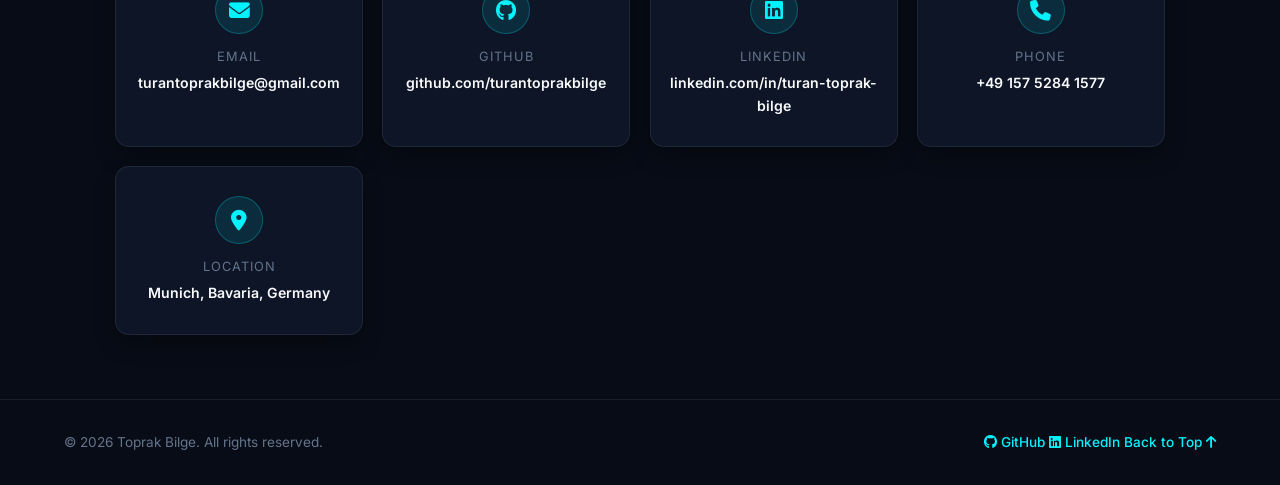
==== commit 15819cce: "feat(cv): generate modern 1-page PDF CV with website and github repo links and add download button t" ====
--- a/index.html
+++ b/index.html
@@ -91,11 +91,11 @@
 
           <!-- Quick Actions -->
           <div class="hero-cta-group">
-            <a href="mailto:turantoprakbilge@gmail.com" class="btn btn-primary">
-              <i class="fa-solid fa-envelope"></i> Get In Touch
+            <a href="Toprak_Bilge_CV.pdf" download="Toprak_Bilge_CV.pdf" class="btn btn-primary" title="Download Official CV (PDF)">
+              <i class="fa-solid fa-file-arrow-down"></i> Download CV (PDF)
             </a>
-            <a href="cv.html" target="_blank" class="btn btn-glass" title="View, Print or Download Official CV">
-              <i class="fa-solid fa-file-lines"></i> View / Print CV
+            <a href="cv.html" target="_blank" class="btn btn-glass" title="View & Print Official CV">
+              <i class="fa-solid fa-file-lines"></i> View CV
             </a>
             <a href="https://github.com/turantoprakbilge" target="_blank" rel="noopener noreferrer" class="btn btn-glass">
               <i class="fa-brands fa-github"></i> GitHub
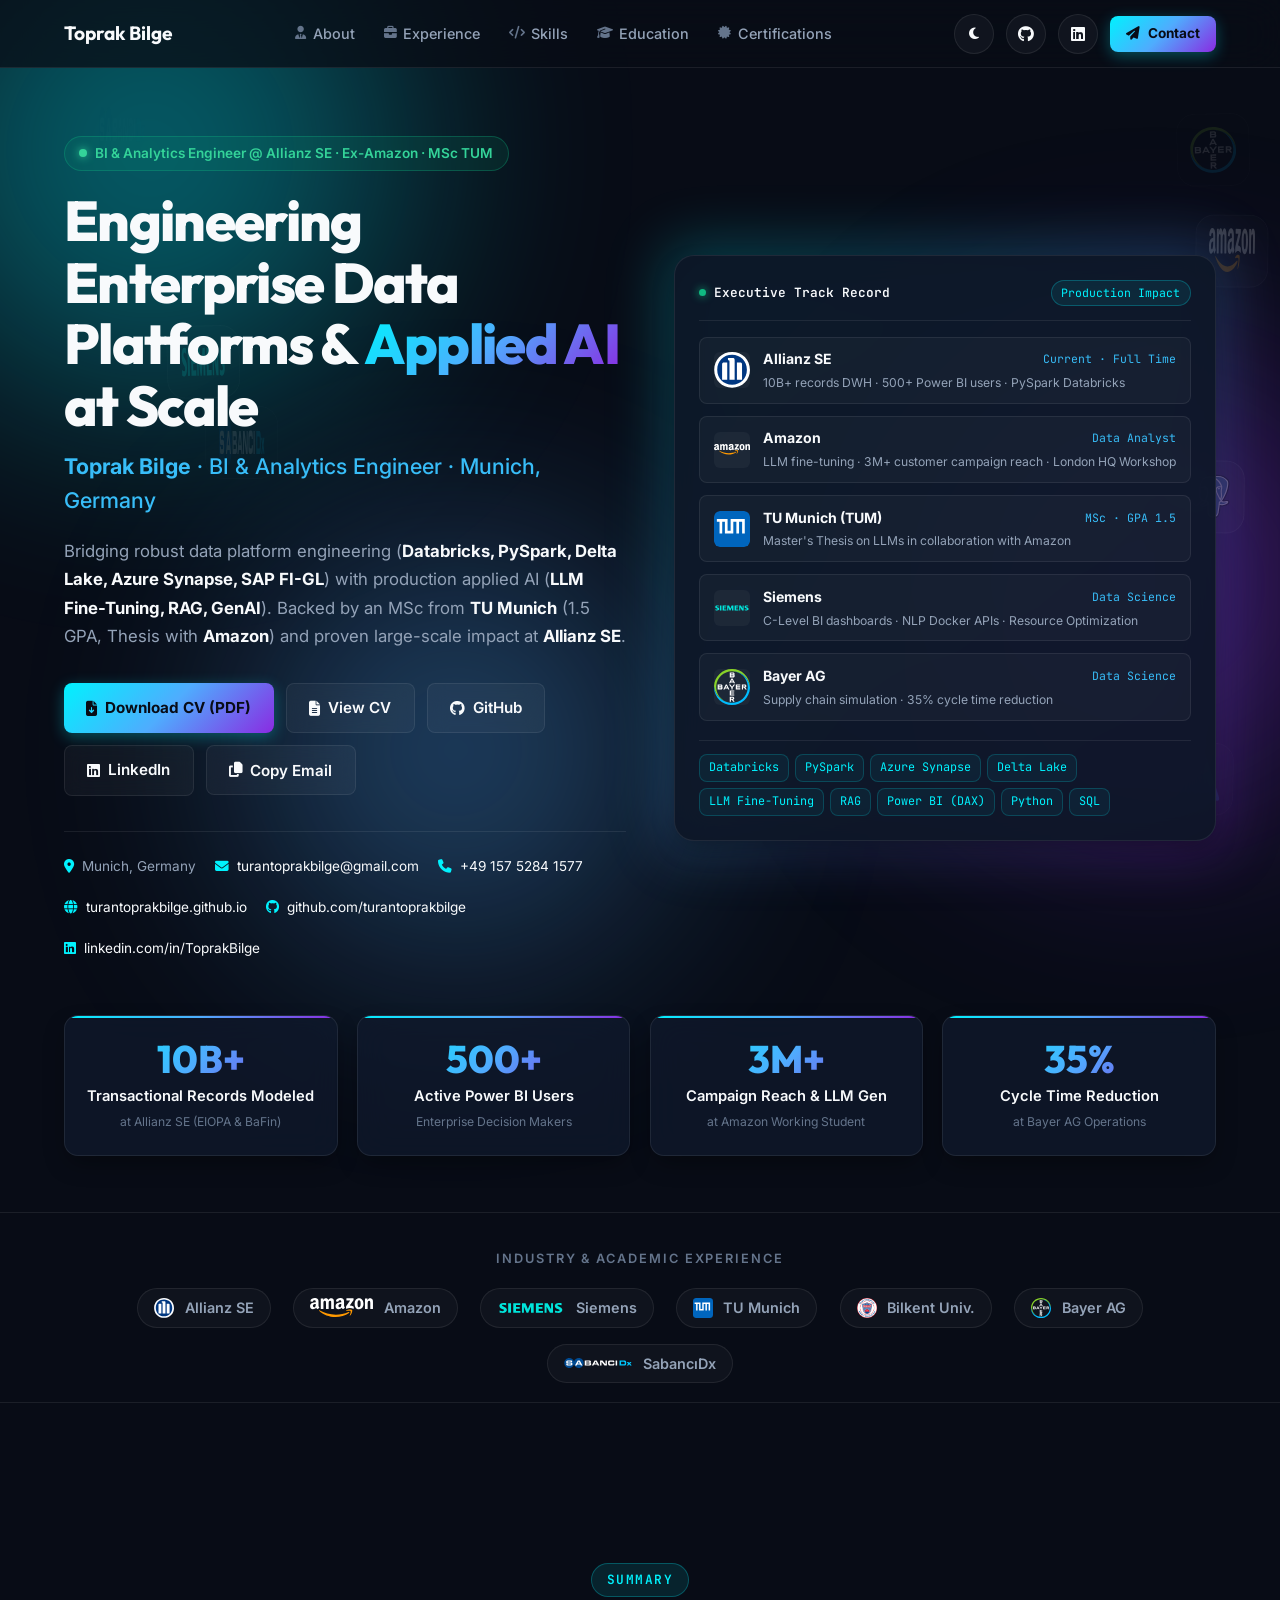
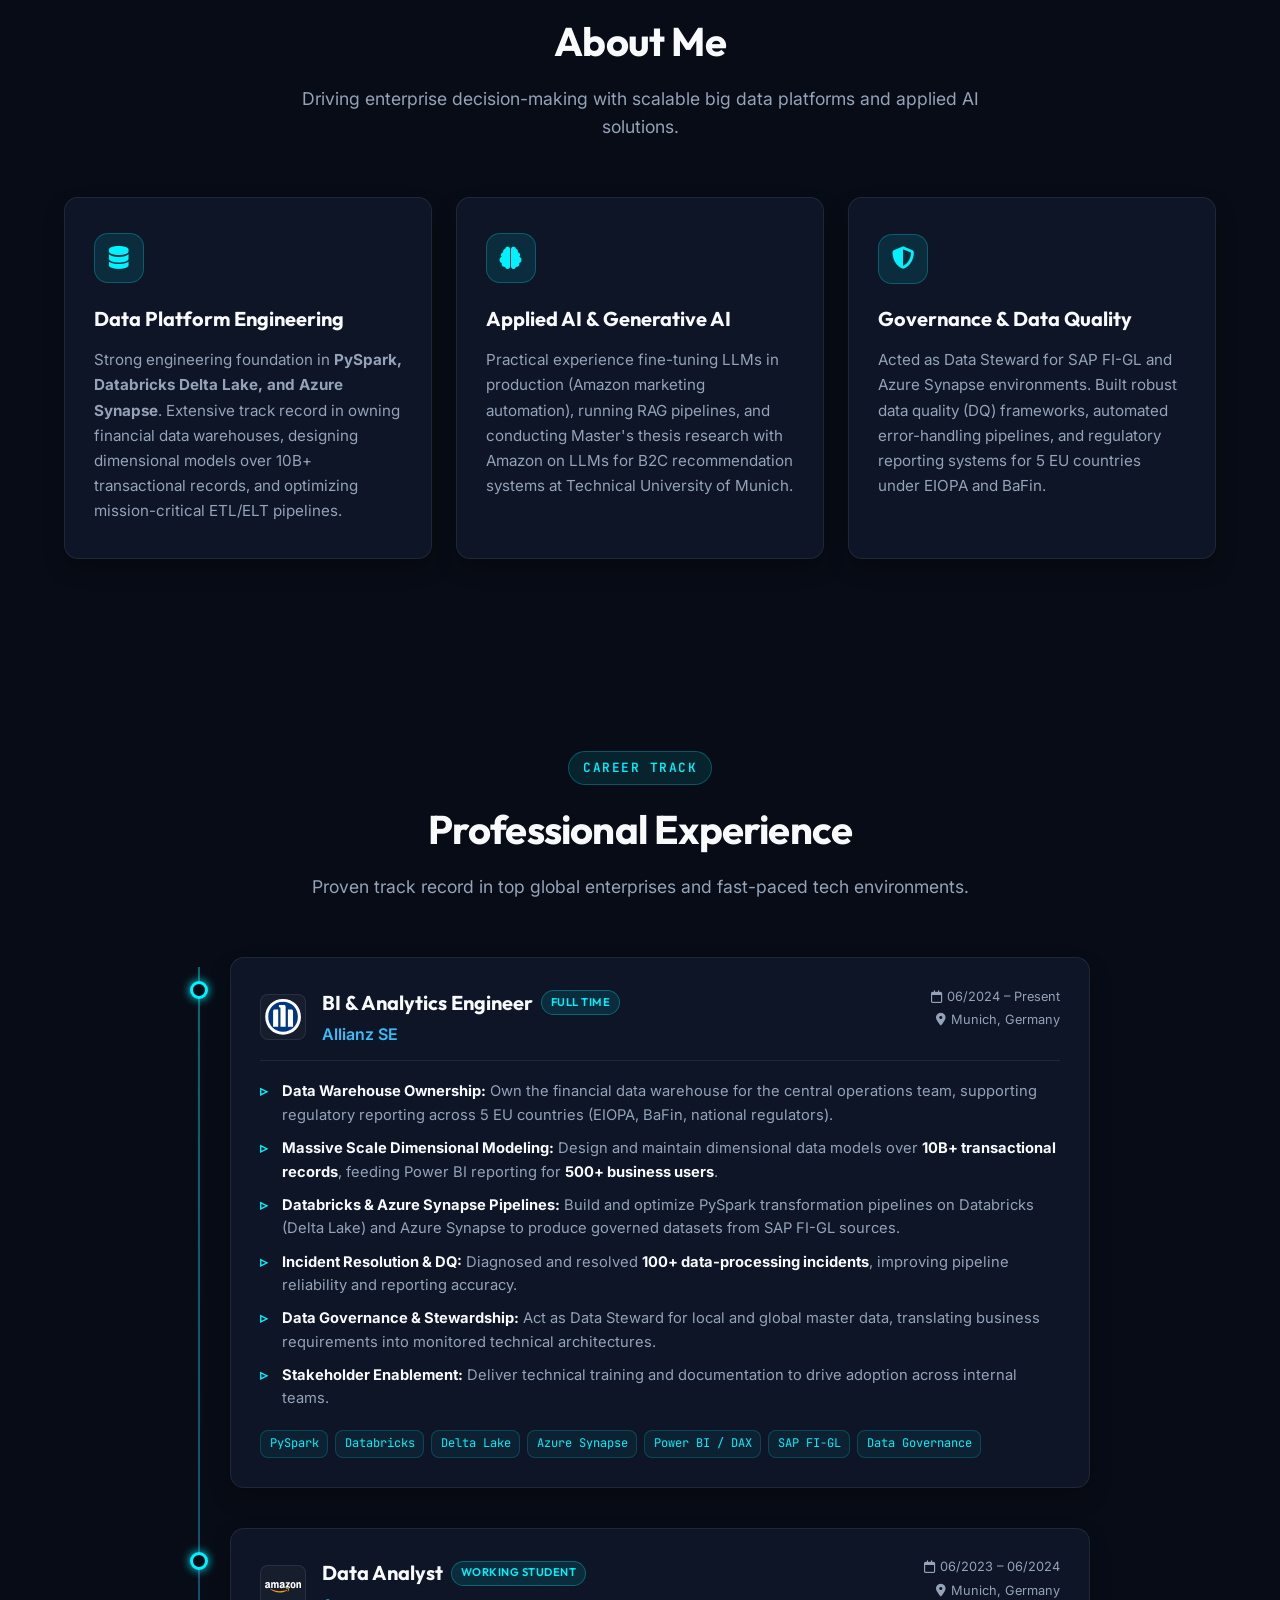
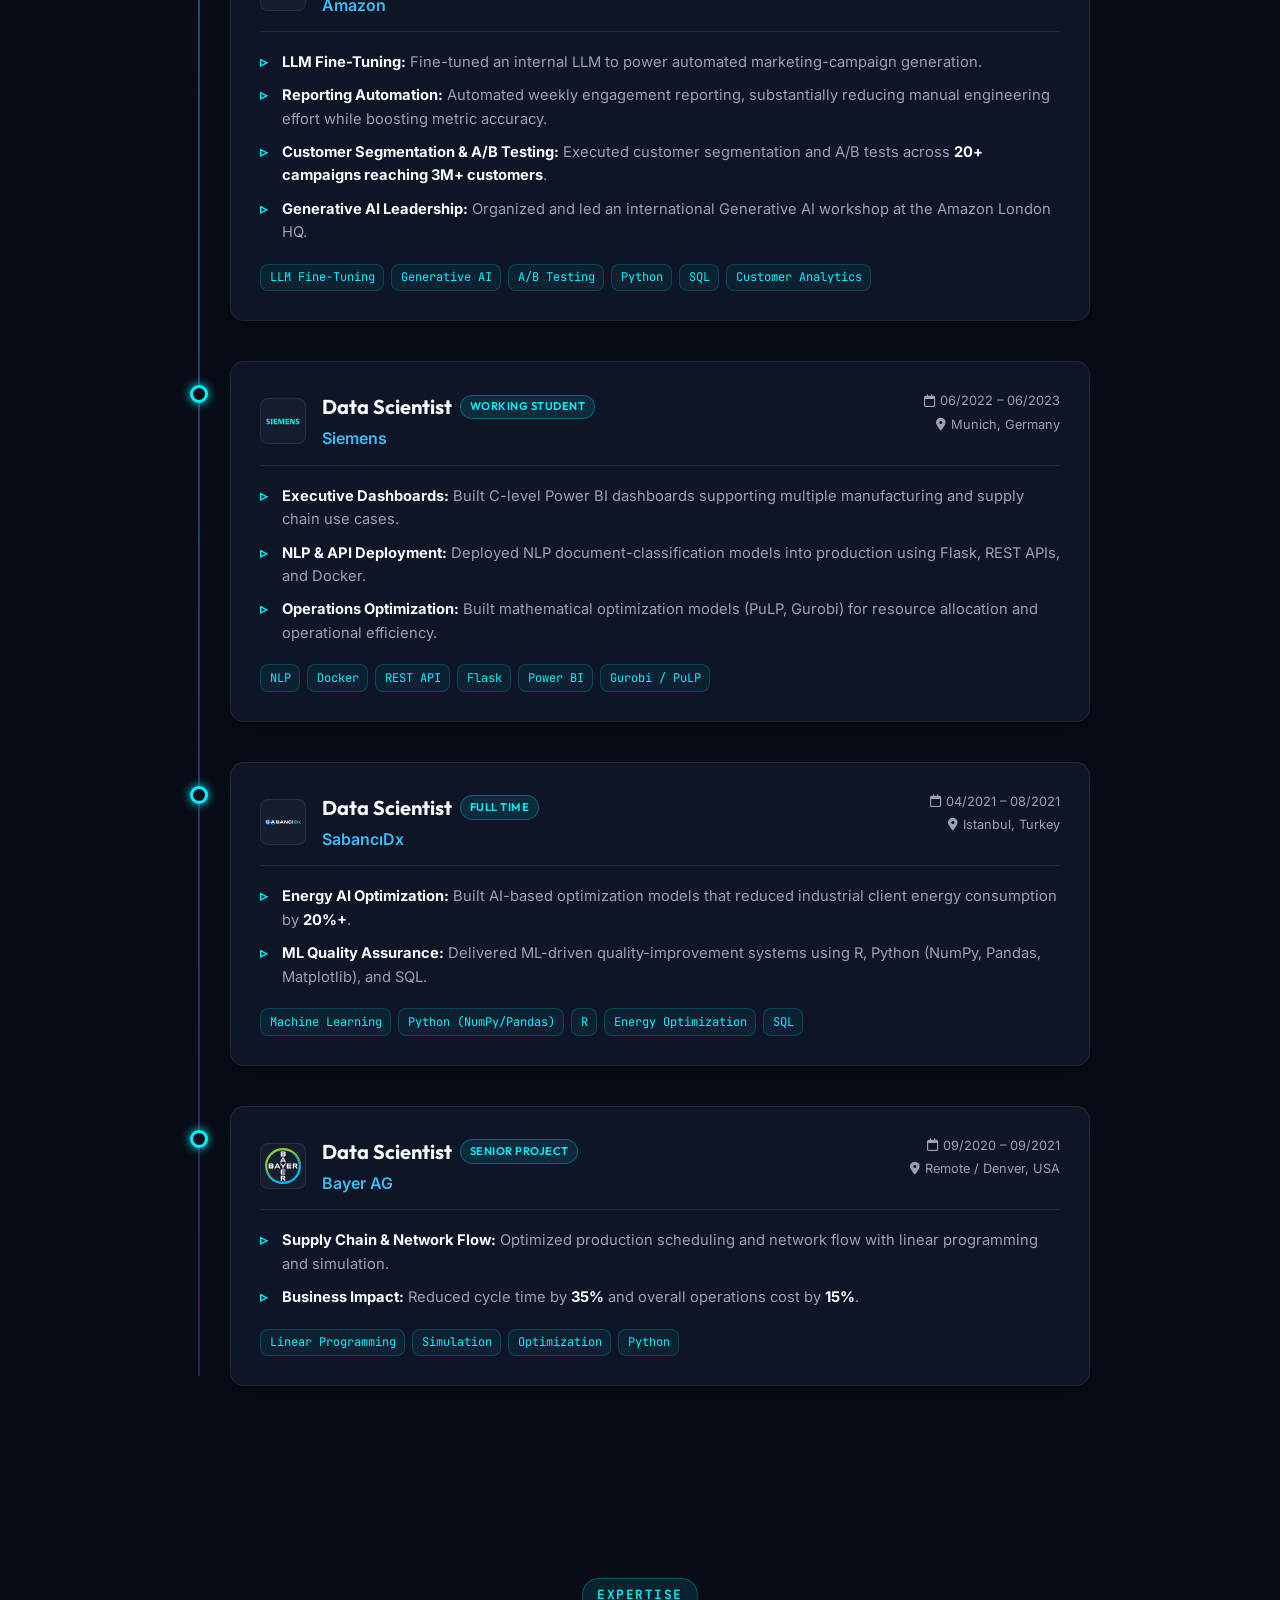
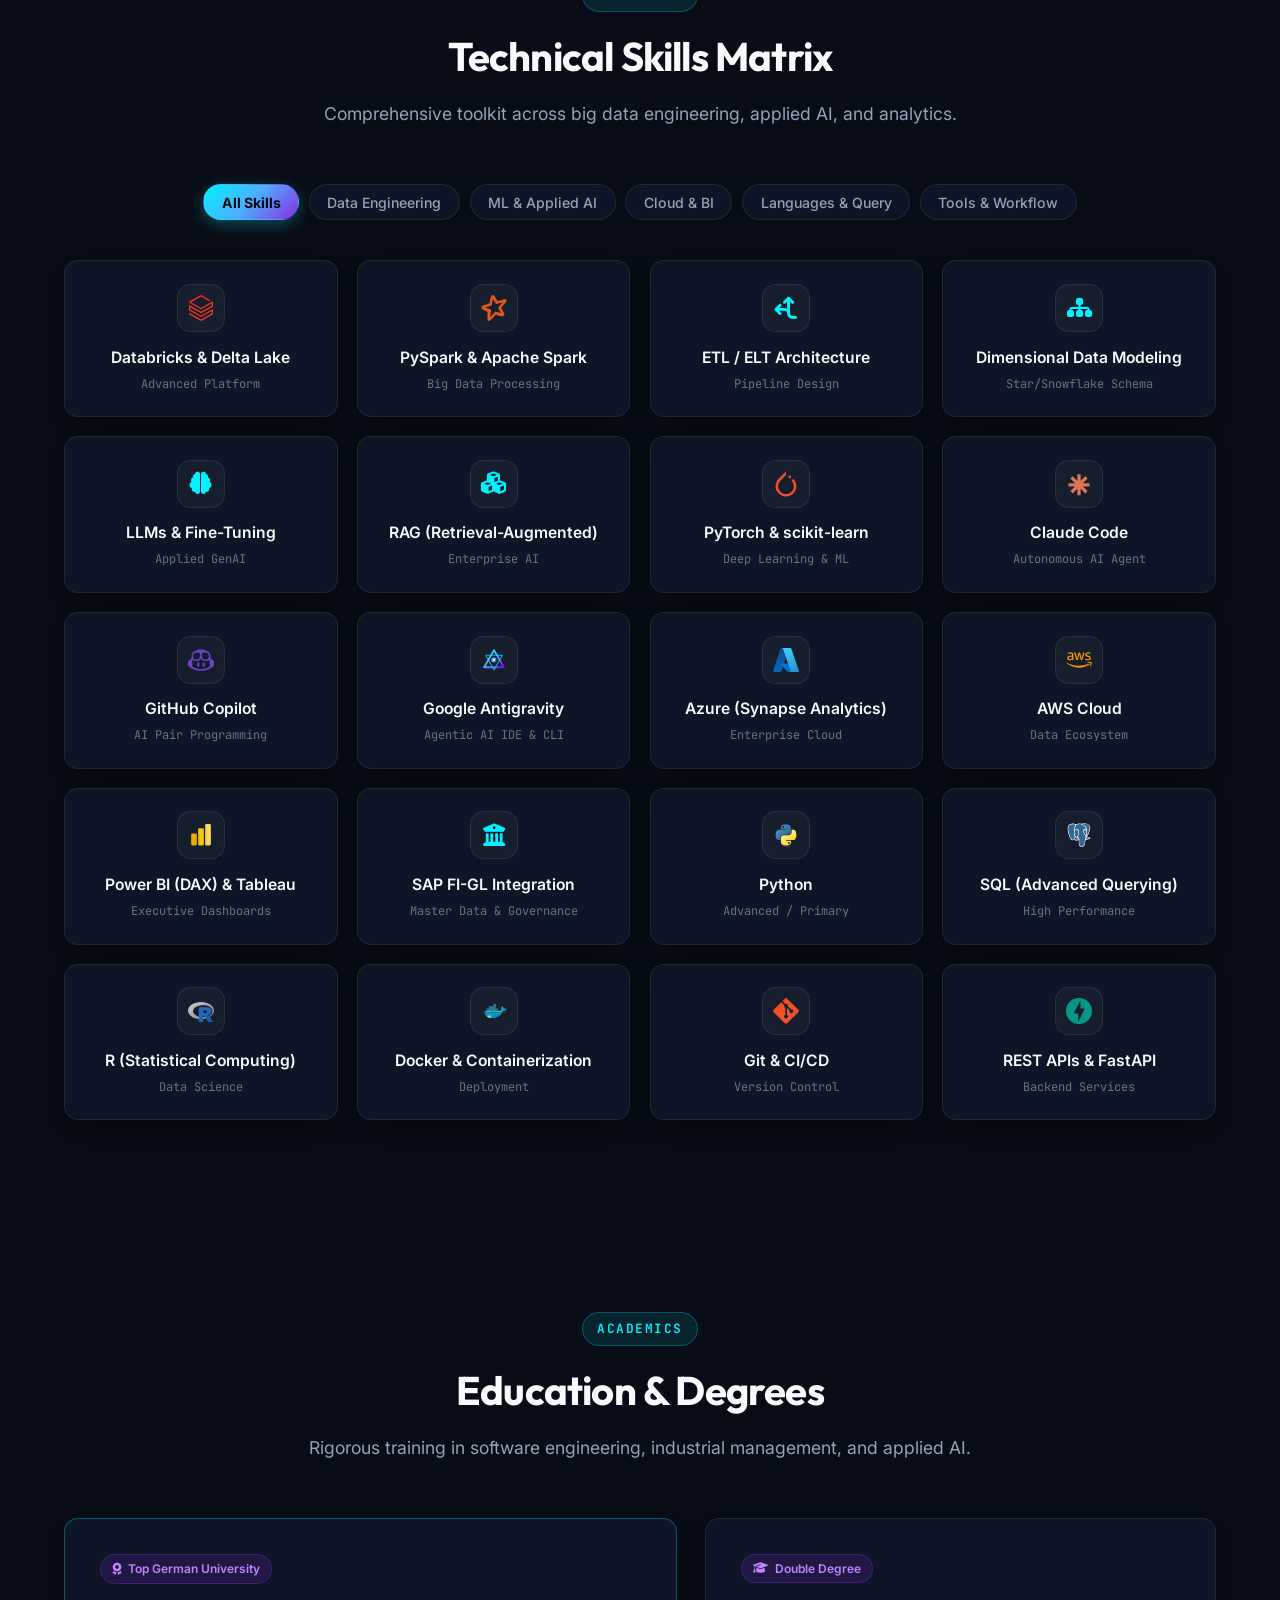
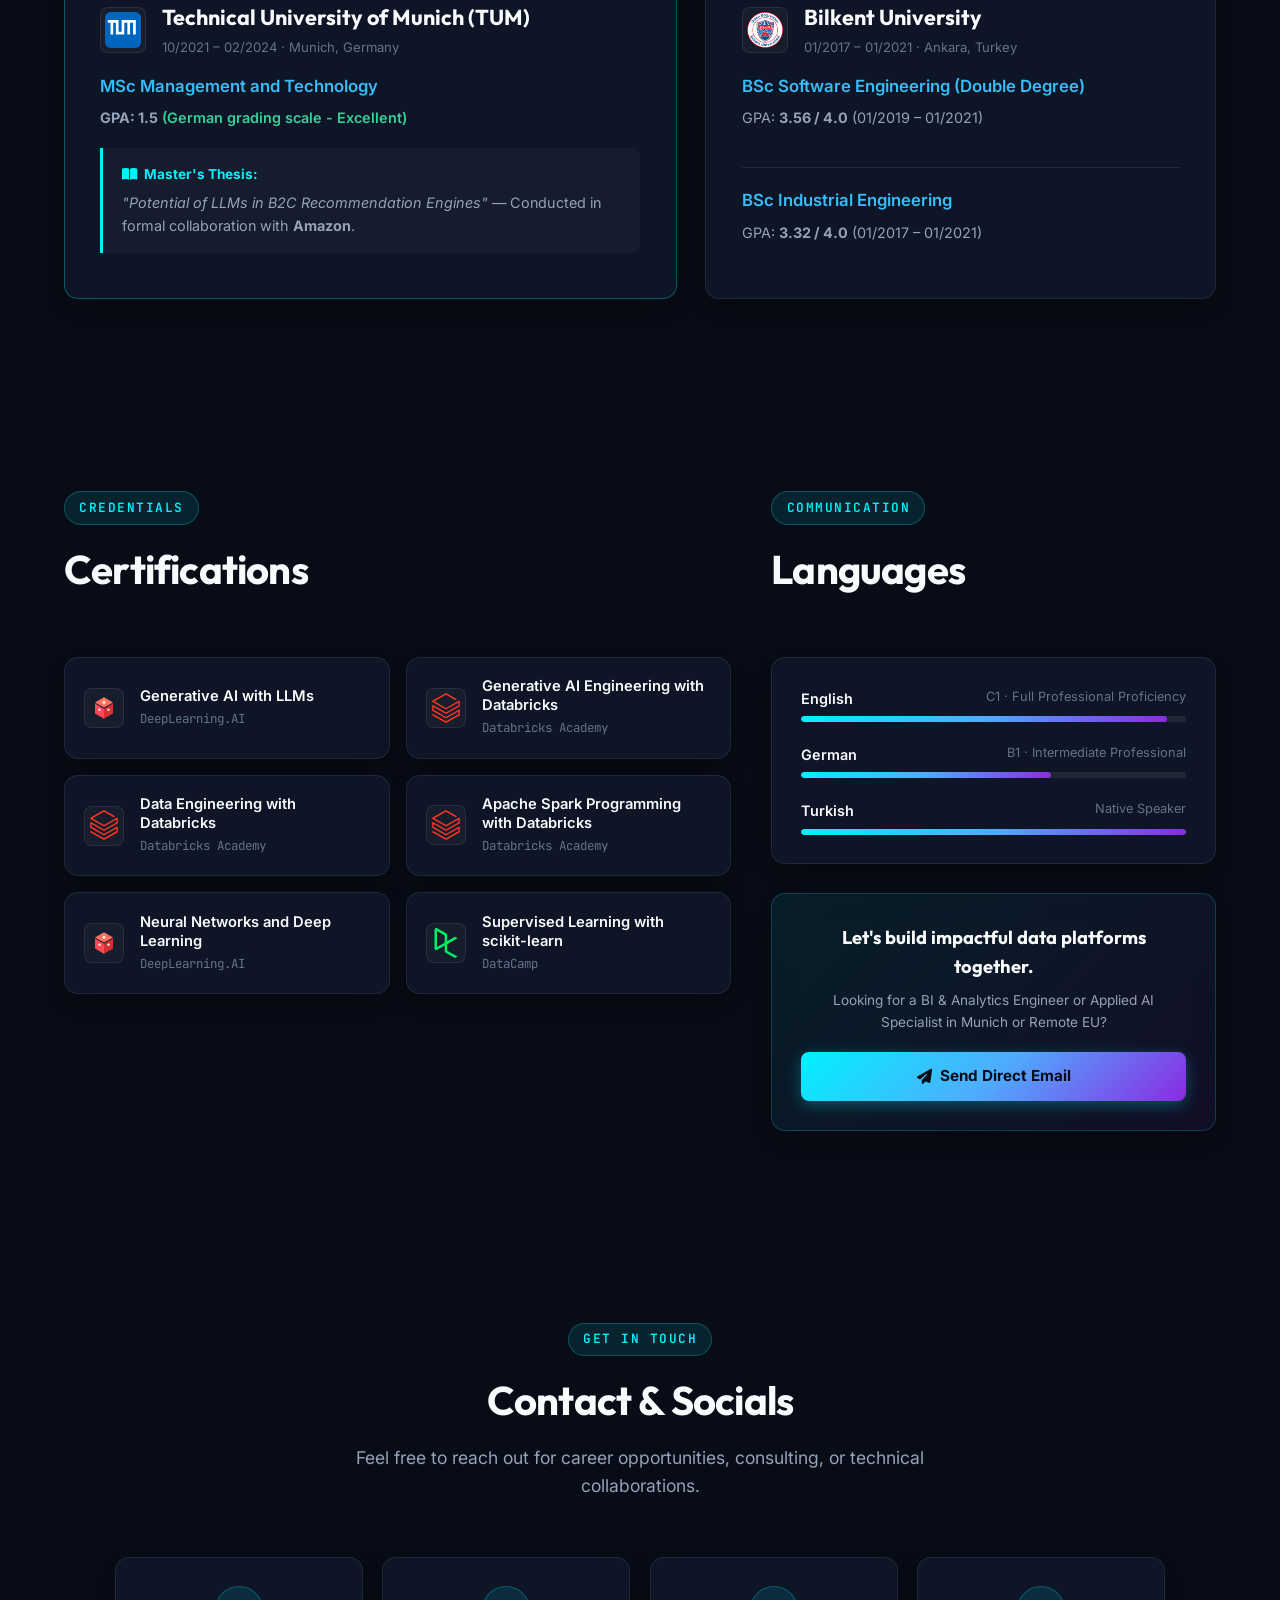
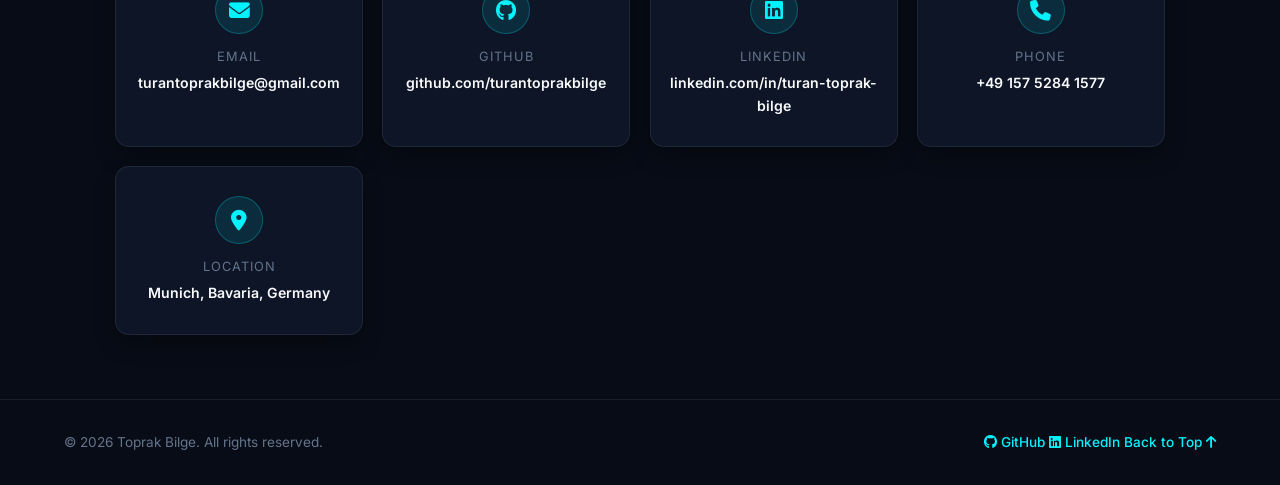
==== commit 467dccb5: "Update navbar brand: Display only 'Toprak Bilge', remove TB logo tag" ====
--- a/index.html
+++ b/index.html
@@ -37,7 +37,6 @@
   <header class="navbar" id="navbar">
     <div class="nav-container">
       <a href="#hero" class="nav-logo">
-        <span class="logo-bracket">&lt;</span>TB<span class="logo-slash">/</span><span class="logo-bracket">&gt;</span>
         <span class="logo-text">Toprak Bilge</span>
       </a>
 
